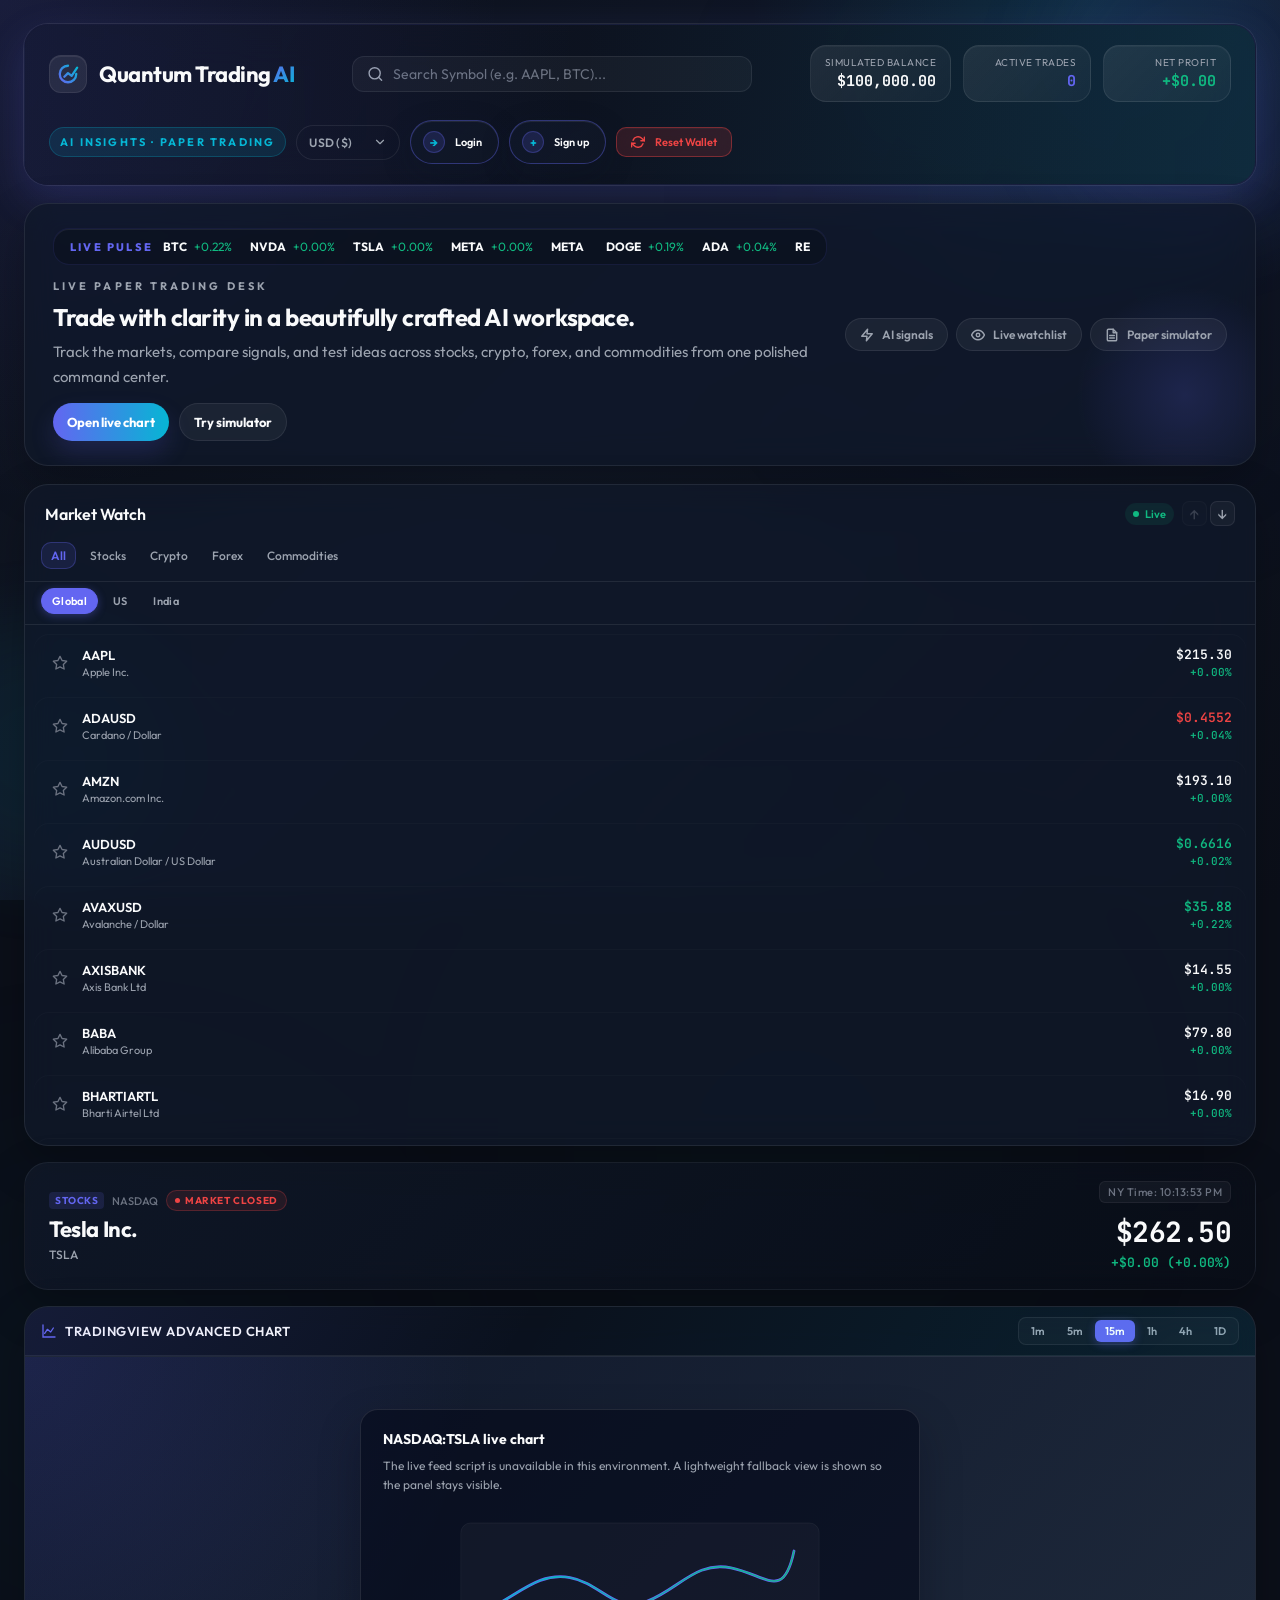
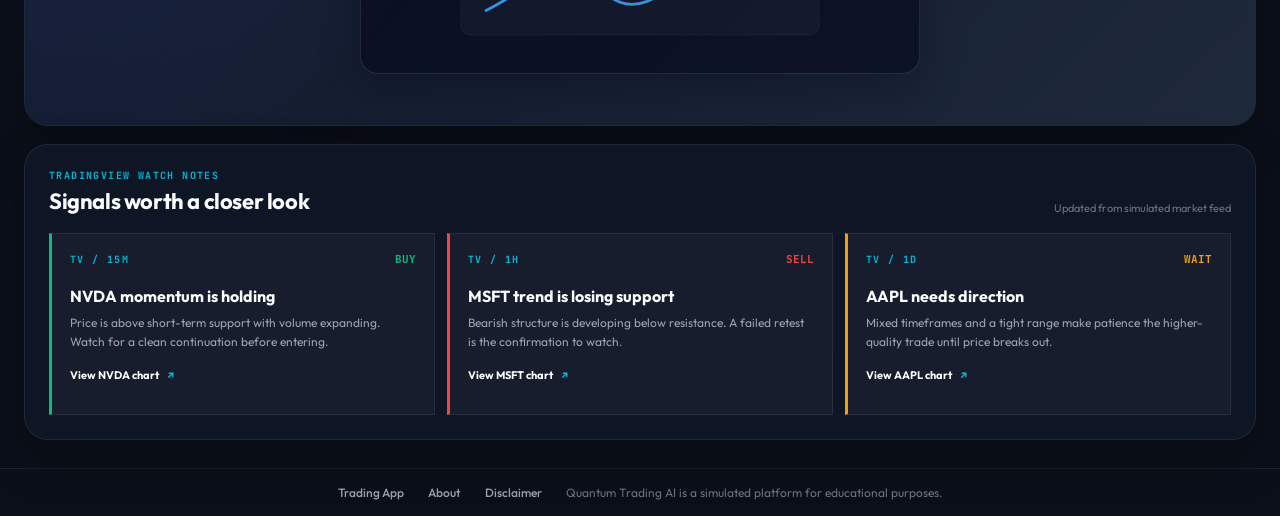
==== index.html @ 0f5dce22 "Update simulator link to new path in hero section" ====
<!DOCTYPE html>
<html lang="en">
<head>
    <meta charset="UTF-8">
    <meta name="viewport" content="width=device-width, initial-scale=1.0">
    <title>Quantum Trading AI - Advanced Trading Advisory & Live Charts</title>
    <!-- Google Fonts -->
    <link rel="preconnect" href="https://fonts.googleapis.com">
    <link rel="preconnect" href="https://fonts.gstatic.com" crossorigin>
    <link href="https://fonts.googleapis.com/css2?family=JetBrains+Mono:wght@400;500;700&family=Outfit:wght@300;400;500;600;700;800&display=swap" rel="stylesheet">
    <!-- Main stylesheet -->
    <link rel="stylesheet" href="style.css">
    <!-- TradingView widget script -->
    <script type="text/javascript" src="https://s3.tradingview.com/tv.js"></script>
</head>
<body>
    <!-- Background glows -->
    <div class="bg-glow bg-glow-1"></div>
    <div class="bg-glow bg-glow-2"></div>
    <div class="bg-glow bg-glow-3"></div>

    <div class="app-container">
        <!-- Glassmorphic Header -->
        <header class="app-header">
            <div class="header-logo">
                <div class="logo-icon">
                    <svg viewBox="0 0 24 24" fill="none" xmlns="http://www.w3.org/2000/svg">
                        <path d="M13 2L3 14H12L11 22L21 10H12L13 2Z" stroke="url(#logoGrad)" stroke-width="2" stroke-linecap="round" stroke-linejoin="round"/>
                        <defs>
                            <linearGradient id="logoGrad" x1="3" y1="2" x2="21" y2="22" gradientUnits="userSpaceOnUse">
                                <stop stop-color="#10B981"/>
                                <stop offset="0.5" stop-color="#6366F1"/>
                                <stop offset="1" stop-color="#06B6D4"/>
                            </linearGradient>
                        </defs>
                    </svg>
                </div>
                <h1>Quantum Trading <span class="accent-text">AI</span></h1>
            </div>
            
            <div class="header-search">
                <div class="search-box">
                    <svg class="search-icon" viewBox="0 0 24 24" fill="none" xmlns="http://www.w3.org/2000/svg">
                        <circle cx="11" cy="11" r="8" stroke="currentColor" stroke-width="2"/>
                        <path d="M21 21L16.65 16.65" stroke="currentColor" stroke-width="2" stroke-linecap="round"/>
                    </svg>
                    <input type="text" id="symbol-search" placeholder="Search Symbol (e.g. AAPL, BTC)..." autocomplete="off">
                </div>
            </div>

            <div class="header-stats">
                <div class="stat-card">
                    <div class="stat-label">Simulated Balance</div>
                    <div class="stat-value" id="account-balance">$100,000.00</div>
                </div>
                <div class="stat-card">
                    <div class="stat-label">Active Trades</div>
                    <div class="stat-value text-indigo" id="active-trades-count">0</div>
                </div>
                <div class="stat-card">
                    <div class="stat-label">Net Profit</div>
                    <div class="stat-value" id="net-profit-total">$0.00</div>
                </div>
            </div>
            
            <div class="header-actions">
                <span class="header-chip">AI insights · Paper trading</span>
                <select id="currency-selector" class="currency-selector" aria-label="Select currency">
                    <option value="USD">USD ($)</option>
                    <option value="INR">INR (₹)</option>
                </select>
                <a href="signin.html" class="btn-secondary btn-header-action" data-auth="login">
                    <span class="btn-header-action__icon">→</span>
                    <span>Login</span>
                </a>
                <a href="signup.html" class="btn-secondary btn-header-action" data-auth="signup">
                    <span class="btn-header-action__icon">+</span>
                    <span>Sign up</span>
                </a>
                <div class="user-badge hidden" data-auth="user">
                    <span class="user-badge__label">User</span>
                    <span data-auth="user-name">Guest</span>
                </div>
                <button type="button" class="btn-secondary btn-header-action" data-auth="logout">
                    <span class="btn-header-action__icon">⎋</span>
                    <span>Logout</span>
                </button>
                <button id="btn-reset-wallet-header" class="btn-secondary btn-header-action btn-danger">
                    <svg xmlns="http://www.w3.org/2000/svg" width="14" height="14" viewBox="0 0 24 24" fill="none" stroke="currentColor" stroke-width="2.5" stroke-linecap="round" stroke-linejoin="round"><path d="M23 4v6h-6"/><path d="M1 20v-6h6"/><path d="M3.51 9a9 9 0 0 1 14.85-3.36L23 10M1 14l4.64 4.36A9 9 0 0 0 20.49 15"/></svg>
                    <span>Reset Wallet</span>
                </button>
            </div>
        </header>

        <section class="hero-strip card">
            <div class="hero-content">
                <div class="market-ticker" aria-label="Market ticker">
                    <span class="market-ticker__label">Live pulse</span>
                    <div class="market-ticker__viewport">
                        <div class="market-ticker__track" id="market-ticker-track"></div>
                    </div>
                </div>
                <p class="hero-eyebrow">Live paper trading desk</p>
                <h2>Trade with clarity in a beautifully crafted AI workspace.</h2>
                <p>Track the markets, compare signals, and test ideas across stocks, crypto, forex, and commodities from one polished command center.</p>
                <div class="hero-actions">
                    <a class="hero-cta hero-cta--primary" href="#chart-container">Open live chart</a>
                    <a class="hero-cta hero-cta--secondary" href="try-simulator.html">Try simulator</a>
                </div>
            </div>
            <div class="hero-pills">
                <a href="ai-signals.html" class="hero-pill">
                    <svg xmlns="http://www.w3.org/2000/svg" width="14" height="14" viewBox="0 0 24 24" fill="none" stroke="currentColor" stroke-width="2.5" stroke-linecap="round" stroke-linejoin="round"><path d="M13 2L3 14h9l-1 8 10-12h-9l1-8z"/></svg>
                    <span>AI signals</span>
                </a>
                <a href="live-watchlist.html" class="hero-pill">
                    <svg xmlns="http://www.w3.org/2000/svg" width="14" height="14" viewBox="0 0 24 24" fill="none" stroke="currentColor" stroke-width="2.5" stroke-linecap="round" stroke-linejoin="round"><path d="M1 12s4-8 11-8 11 8 11 8-4 8-11 8-11-8-11-8z"></path><circle cx="12" cy="12" r="3"></circle></svg>
                    <span>Live watchlist</span>
                </a>
                <a href="try-simulator.html" class="hero-pill">
                    <svg xmlns="http://www.w3.org/2000/svg" width="14" height="14" viewBox="0 0 24 24" fill="none" stroke="currentColor" stroke-width="2.5" stroke-linecap="round" stroke-linejoin="round"><path d="M14 2H6a2 2 0 0 0-2 2v16a2 2 0 0 0 2 2h12a2 2 0 0 0 2-2V8z"></path><polyline points="14 2 14 8 20 8"></polyline><line x1="16" y1="13" x2="8" y2="13"></line><line x1="16" y1="17" x2="8" y2="17"></line></svg>
                    <span>Paper simulator</span>
                </a>
            </div>
        </section>

        <div class="dashboard-grid">
            <!-- Left Column: Watchlist & Market Feed -->
            <aside class="sidebar-left card" id="watchlist-section">
                <div class="card-header">
                    <h2>Market Watch</h2>
                    <div class="market-watch-actions">
                        <div class="live-indicator">
                            <span class="pulse-dot"></span> Live
                        </div>
                        <div class="watchlist-scroll-controls" aria-label="Scroll market watch">
                            <button type="button" class="watchlist-scroll-button" id="watchlist-scroll-up" aria-label="Scroll market watch up" title="Scroll up">↑</button>
                            <button type="button" class="watchlist-scroll-button" id="watchlist-scroll-down" aria-label="Scroll market watch down" title="Scroll down">↓</button>
                        </div>
                    </div>
                </div>
                <div class="watchlist-filter">
                    <button class="filter-tab active" data-category="all">All</button>
                    <button class="filter-tab" data-category="stocks">Stocks</button>
                    <button class="filter-tab" data-category="crypto">Crypto</button>
                    <button class="filter-tab" data-category="forex">Forex</button>
                    <button class="filter-tab" data-category="commodities">Commodities</button>
                </div>
                <div class="watchlist-filter secondary-filter" id="country-filter-container">
                    <button class="filter-tab active" data-country="all">Global</button>
                    <button class="filter-tab" data-country="US">US</button>
                    <button class="filter-tab" data-country="India">India</button>
                </div>
                <div class="watchlist-list" id="watchlist-container">
                    <!-- Dynamic Watchlist Items Inject here -->
                    <div class="loading-spinner"></div>
                </div>
            </aside>

            <main class="main-content">
                <div class="ticker-banner card">
                    <div class="ticker-info">
                        <div class="ticker-meta">
                            <span class="ticker-category-badge" id="active-category">STOCKS</span>
                            <span class="ticker-exchange" id="active-exchange">NASDAQ</span>
                            <span class="market-status-badge open" id="market-status-badge">Market Open</span>
                        </div>
                        <h2 class="ticker-full-name" id="active-full-name">Tesla Inc.</h2>
                        <h3 class="ticker-symbol-name" id="active-symbol">TSLA</h3>
                    </div>
                    <div class="ticker-price-container">
                        <div class="market-clock-display" id="market-clock-display">--:--:--</div>
                        <div class="ticker-live-price" id="active-live-price">$262.50</div>
                        <div class="ticker-change" id="active-price-change">+3.42 (+1.32%)</div>
                    </div>
                </div>

                <div class="chart-panel card">
                    <div class="chart-header">
                        <div class="chart-title-group">
                            <svg class="chart-title-icon" viewBox="0 0 24 24" fill="none" xmlns="http://www.w3.org/2000/svg"><path d="M3 3V21H21" stroke="currentColor" stroke-width="2" stroke-linecap="round"/><path d="M18.5 7.5L14.5 13.5L9.5 9.5L5.5 15.5" stroke="currentColor" stroke-width="2" stroke-linecap="round" stroke-linejoin="round"/></svg>
                            <h3>TradingView Advanced Chart</h3>
                        </div>
                        <div class="timeframe-selector" id="chart-timeframe-selector">
                            <button class="timeframe-btn" data-tv-interval="1">1m</button>
                            <button class="timeframe-btn" data-tv-interval="5">5m</button>
                            <button class="timeframe-btn active" data-tv-interval="15">15m</button>
                            <button class="timeframe-btn" data-tv-interval="60">1h</button>
                            <button class="timeframe-btn" data-tv-interval="240">4h</button>
                            <button class="timeframe-btn" data-tv-interval="D">1D</button>
                        </div>
                    </div>
                    <div class="chart-container-wrapper"><div id="chart-container" class="tradingview-container-element"></div></div>
                </div>
            </main>

        </div>

        <section class="signal-posts card" aria-labelledby="signal-posts-title">
            <div class="signal-posts__heading"><div><p class="section-kicker">TradingView watch notes</p><h2 id="signal-posts-title">Signals worth a closer look</h2></div><span class="signal-posts__timestamp">Updated from simulated market feed</span></div>
            <div class="signal-post-grid">
                <article class="signal-post signal-post--buy"><div class="signal-post__top"><span class="post-source">TV / 15m</span><span class="signal-post__badge">BUY</span></div><h3>NVDA momentum is holding</h3><p>Price is above short-term support with volume expanding. Watch for a clean continuation before entering.</p><a href="#chart-container" class="signal-post__link" data-signal-symbol="NVDA">View NVDA chart <span>↗</span></a></article>
                <article class="signal-post signal-post--sell"><div class="signal-post__top"><span class="post-source">TV / 1h</span><span class="signal-post__badge">SELL</span></div><h3>MSFT trend is losing support</h3><p>Bearish structure is developing below resistance. A failed retest is the confirmation to watch.</p><a href="#chart-container" class="signal-post__link" data-signal-symbol="MSFT">View MSFT chart <span>↗</span></a></article>
                <article class="signal-post signal-post--wait"><div class="signal-post__top"><span class="post-source">TV / 1D</span><span class="signal-post__badge">WAIT</span></div><h3>AAPL needs direction</h3><p>Mixed timeframes and a tight range make patience the higher-quality trade until price breaks out.</p><a href="#chart-container" class="signal-post__link" data-signal-symbol="AAPL">View AAPL chart <span>↗</span></a></article>
            </div>
        </section>

    </div>

    <footer class="app-footer">
        <a href="index.html">Trading App</a>
        <a href="about.html">About</a>
        <a href="disclaimer.html">Disclaimer</a>
        <span>Quantum Trading AI is a simulated platform for educational purposes.</span>
    </footer>

    <!-- Notification Toast -->
    <div id="toast" class="toast hidden info">
        <div class="toast-icon"></div>
        <span id="toast-message"></span>
    </div>

    <!-- Load main script -->
    <script src="auth.js"></script>
    <script src="app.js"></script>
</body>
</html>
---- style.css ----
/* Reset and Base Styles */
* {
    margin: 0;
    padding: 0;
    box-sizing: border-box;
    font-family: 'Outfit', -apple-system, BlinkMacSystemFont, "Segoe UI", Roboto, sans-serif;
    -webkit-font-smoothing: antialiased;
}

html {
    scroll-behavior: smooth;
    overflow-x: clip;
}

:root {
    /* Color Palette */
    --bg-darker: #0B0F19;
    --bg-dark: #111827;
    --bg-card: rgba(17, 24, 39, 0.8);
    --bg-card-hover: rgba(30, 41, 59, 0.8);

    --border-color: rgba(255, 255, 255, 0.08);
    --border-hover: rgba(99, 102, 241, 0.35);

    --text-primary: #F9FAFB;
    --text-secondary: #9CA3AF;
    --text-muted: #6B7280;

    /* Neon Signals */
    --color-buy: #10B981; /* Maintained for high-visibility signals */
    --color-buy-rgb: 16, 185, 129;
    --color-strong-buy: #059669;
    --color-sell: #EF4444;
    --color-sell-rgb: 239, 68, 68;
    --color-strong-sell: #DC2626;
    --color-neutral: #F59E0B;
    --color-neutral-rgb: 245, 158, 11;

    --color-indigo: #6366F1;
    --color-indigo-rgb: 99, 102, 241;
    --color-cyan: #06B6D4;
    --color-cyan-rgb: 6, 182, 212;

    --shadow-soft: 0 18px 45px rgba(0, 0, 0, 0.25);
    --shadow-glow: 0 0 0 1px rgba(255, 255, 255, 0.08), 0 16px 42px rgba(99, 102, 241, 0.2);

    /* Transition speeds */
    --transition-fast: 0.2s cubic-bezier(0.4, 0, 0.2, 1);
    --transition-normal: 0.3s cubic-bezier(0.4, 0, 0.2, 1);
}

body {
    background-color: var(--bg-darker);
    background-image:
        radial-gradient(circle at top left, rgba(var(--color-indigo-rgb), 0.16), transparent 32%),
        radial-gradient(circle at 85% 0%, rgba(var(--color-cyan-rgb), 0.14), transparent 24%),
        linear-gradient(135deg, var(--bg-darker) 0%, var(--bg-dark) 45%, var(--bg-darker) 100%);
    color: var(--text-primary);
    overflow-x: hidden;
    font-size: 15px;
    min-height: 100vh;
    position: relative;
    background-attachment: fixed;
}

body::before,
body::after {
    content: "";
    position: fixed;
    border-radius: 50%;
    filter: blur(40px);
    opacity: 0.5;
    pointer-events: none;
    animation: floatOrb 10s ease-in-out infinite alternate;
    z-index: 0;
}

body::before {
    width: 320px;
    height: 320px;
    top: -80px;
    right: -80px;
    background: rgba(99, 102, 241, 0.16);
}

body::after {
    width: 260px;
    height: 260px;
    bottom: 20px;
    left: -90px;
    background: rgba(6, 182, 212, 0.14);
    animation-delay: -4s;
}

/* Background Glowing Accents */
.bg-glow {
    position: absolute;
    width: 600px;
    height: 600px;
    border-radius: 50%;
    filter: blur(150px);
    opacity: 0.08;
    pointer-events: none;
    z-index: 0;
}

.bg-glow-1 {
    background: radial-gradient(circle, var(--color-indigo) 0%, transparent 70%);
    top: -100px;
    right: -100px;
}

.bg-glow-2 {
    background: radial-gradient(circle, var(--color-cyan) 0%, transparent 70%);
    bottom: 20%;
    left: -200px;
}

.bg-glow-3 {
    background: radial-gradient(circle, var(--color-buy) 0%, transparent 70%);
    top: 40%;
    right: 15%;
}

/* Scrollbar customization */
::-webkit-scrollbar {
    width: 10px;
    height: 10px;
}
::-webkit-scrollbar-track {
    background: rgba(255, 255, 255, 0.05); /* Subtle light track for dark theme */
}
::-webkit-scrollbar-thumb {
    background: rgba(255, 255, 255, 0.2); /* More visible light thumb */
    border-radius: 4px;
}
::-webkit-scrollbar-thumb:hover {
    background: rgba(255, 255, 255, 0.4); /* Lighter thumb on hover */
}

/* Helper Utilities */
.text-buy { color: var(--color-buy); }
.text-strong-buy { color: var(--color-strong-buy); font-weight: 700; }
.text-sell { color: var(--color-sell); }
.text-strong-sell { color: var(--color-strong-sell); font-weight: 700; }
.text-neutral { color: var(--color-neutral); }
.text-indigo { color: var(--color-indigo); }
.text-cyan { color: var(--color-cyan); }
.text-mono { font-family: 'JetBrains Mono', monospace; }
.hidden { display: none !important; }
.accent-text {
    background: linear-gradient(135deg, var(--color-indigo) 0%, var(--color-cyan) 100%);
    background-clip: text;
    -webkit-background-clip: text;
    -webkit-text-fill-color: transparent;
}

/* Layout Framework */
.app-container {
    position: relative;
    z-index: 1;
    max-width: 1680px;
    margin: 0 auto;
    padding: 24px 24px 28px;
    display: flex;
    flex-direction: column;
    gap: 18px;
    min-height: 100vh;
}

/* TradingView Ticker Tape */
.ticker-tape-container {
    width: 100%;
    border-radius: 12px;
    overflow: hidden;
    border: 1px solid var(--border-color);
    background: rgba(11, 15, 25, 0.8);
    height: 46px;
    z-index: 10;
}

/* Header Styling */
.app-header {
    display: flex;
    align-items: center;
    justify-content: space-between;
    flex-wrap: wrap;
    padding: 20px 24px; /* Glassmorphic Header */
    border: 1px solid rgba(99, 102, 241, 0.12);
    border-radius: 24px;
    backdrop-filter: blur(20px) saturate(180%);
    -webkit-backdrop-filter: blur(20px) saturate(180%);
    box-shadow: var(--shadow-glow);
    gap: 18px;
    background: linear-gradient(120deg, rgba(11, 15, 25, 0.9), rgba(17, 24, 39, 0.95));
    position: relative;
    overflow: hidden;
    animation: fadeUp 0.6s ease both;
}

.app-header::before {
    content: "";
    position: absolute;
    inset: 0;
    background: linear-gradient(90deg, rgba(99, 102, 241, 0.12), transparent 45%, rgba(6, 182, 212, 0.12));
    pointer-events: none;
}

.header-logo {
    display: flex;
    align-items: center;
    gap: 12px;
    position: relative;
    z-index: 1;
}

.logo-icon {
    width: 38px;
    height: 38px;
    display: flex;
    align-items: center;
    justify-content: center;
    background: rgba(255, 255, 255, 0.08);
    border: 1px solid rgba(255, 255, 255, 0.08);
    border-radius: 12px;
    box-shadow: inset 0 1px 0 rgba(255, 255, 255, 0.08);
}

.logo-icon svg {
    width: 22px;
    height: 22px;
    overflow: visible; /* Ensure stroke is not clipped during animation */
}

.logo-path-circle {
    stroke-dasharray: 43;
    stroke-dashoffset: 43;
    animation: draw-logo 1.2s cubic-bezier(0.65, 0, 0.35, 1) 0.5s forwards;
}

.logo-path-breakout {
    stroke-dasharray: 22;
    stroke-dashoffset: 22;
    animation: draw-logo 1s cubic-bezier(0.65, 0, 0.35, 1) 1.2s forwards;
}

@keyframes draw-logo {
    to { stroke-dashoffset: 0; }
}

.header-logo h1 {
    font-size: 22px;
    font-weight: 700;
    letter-spacing: -0.5px;
}

.header-chip {
    display: inline-flex;
    align-items: center;
    gap: 6px;
    padding: 7px 10px;
    border-radius: 999px;
    font-size: 11px;
    font-weight: 700;
    letter-spacing: 0.2em;
    text-transform: uppercase;
    color: var(--color-cyan);
    background: rgba(6, 182, 212, 0.12);
    border: 1px solid rgba(6, 182, 212, 0.24);
    position: relative;
    z-index: 1;
}

/* Header Search */
.header-search {
    flex: 1;
    max-width: 400px;
}

.search-box {
    display: flex;
    align-items: center;
    background: rgba(255, 255, 255, 0.04);
    border: 1px solid var(--border-color);
    border-radius: 12px; /* Softer corners */
    padding: 8px 14px;
    gap: 10px;
    transition: var(--transition-fast);
}

.search-box:focus-within {
    border-color: var(--border-hover);
    background: rgba(255, 255, 255, 0.06); /* Subtle background change */
    box-shadow: 0 0 12px rgba(99, 102, 241, 0.15);
}

.search-icon {
    width: 18px;
    height: 18px;
    color: var(--text-secondary);
}

.search-box input {
    background: transparent;
    border: none;
    outline: none;
    color: var(--text-primary);
    width: 100%;
    font-size: 14px;
}

.search-box input::placeholder {
    color: var(--text-muted);
}

/* Header Stats */
.header-stats {
    display: flex;
    gap: 12px;
    position: relative;
    z-index: 1;
}

.stat-card {
    background: linear-gradient(135deg, rgba(255, 255, 255, 0.08), rgba(255, 255, 255, 0.03));
    border: 1px solid rgba(255, 255, 255, 0.08);
    border-radius: 16px;
    padding: 10px 14px;
    min-width: 128px;
    text-align: right;
    transition: transform 0.2s ease, border-color 0.2s ease, box-shadow 0.2s ease;
    box-shadow: inset 0 1px 0 rgba(255, 255, 255, 0.04);
}

.stat-card:hover {
    transform: translateY(-2px);
    border-color: rgba(99, 102, 241, 0.4);
    box-shadow: 0 10px 24px rgba(99, 102, 241, 0.14);
}

.stat-label {
    font-size: 10px;
    color: var(--text-secondary);
    text-transform: uppercase;
    letter-spacing: 0.5px;
    margin-bottom: 2px;
}

.stat-value {
    font-family: 'JetBrains Mono', monospace;
    font-size: 15px;
    font-weight: 700;
    transition: color var(--transition-fast);
}

/* Cards System */
.card {
    background: var(--bg-card);
    border: 1px solid var(--border-color);
    border-radius: 24px;
    backdrop-filter: blur(16px) saturate(180%);
    -webkit-backdrop-filter: blur(16px) saturate(180%);
    overflow: hidden;
    box-shadow: var(--shadow-soft);
    transition: transform 0.25s ease, border-color var(--transition-fast), box-shadow var(--transition-fast);
    animation: fadeUp 0.65s ease both;
}

.card:hover {
    transform: translateY(-2px);
    box-shadow: 0 20px 46px rgba(15, 23, 42, 0.12);
    border-color: rgba(99, 102, 241, 0.2);
}

.hero-strip {
    display: flex;
    justify-content: space-between;
    align-items: center;
    gap: 18px;
    padding: 24px 28px;
    position: relative;
    overflow: hidden;
}

.hero-content {
    flex: 1 1 auto;
    min-width: 0;
}

.hero-strip::before {
    content: "";
    position: absolute;
    inset: auto -40px -40px auto;
    width: 220px;
    height: 220px;
    background: radial-gradient(circle, rgba(99, 102, 241, 0.18), transparent 70%);
    pointer-events: none;
}

.hero-eyebrow {
    font-size: 11px;
    font-weight: 700;
    letter-spacing: 0.28em;
    text-transform: uppercase;
    color: var(--color-cyan);
    margin-bottom: 8px;
}

.hero-strip h2 {
    font-size: 24px;
    line-height: 1.2;
    letter-spacing: -0.5px;
    margin-bottom: 8px;
}

.hero-strip p {
    color: var(--text-secondary);
    line-height: 1.65;
    max-width: 760px;
}

.hero-actions {
    display: flex;
    flex-wrap: wrap;
    gap: 10px;
    margin-top: 14px;
}

.hero-cta {
    display: inline-flex;
    align-items: center;
    justify-content: center;
    padding: 10px 14px;
    border-radius: 999px;
    font-size: 13px;
    font-weight: 700;
    text-decoration: none;
    transition: transform 0.2s ease, box-shadow 0.2s ease, background 0.2s ease;
}

.hero-cta:hover {
    transform: translateY(-1px);
}

.hero-cta--primary {
    color: white;
    background: linear-gradient(90deg, var(--color-indigo), var(--color-cyan));
    box-shadow: 0 12px 24px rgba(99, 102, 241, 0.18);
}

.hero-cta--secondary {
    color: var(--text-primary);
    background: rgba(255, 255, 255, 0.05);
    border: 1px solid var(--border-color);
}

.hero-pills {
    display: flex;
    gap: 8px;
    justify-content: flex-end;
    flex-shrink: 0;
}

.hero-pill {
    display: inline-flex;
    align-items: center;
    gap: 8px;
    padding: 8px 14px;
    border-radius: 999px;
    background: rgba(255, 255, 255, 0.05);
    border: 1px solid var(--border-color);
    color: var(--text-secondary);
    font-size: 12px;
    font-weight: 600;
    text-decoration: none;
    transition: all 0.2s ease;
    /* Animation */
    opacity: 0;
    animation: fadeUp 0.5s ease-out forwards;
}

.hero-pill:hover {
    color: var(--text-primary);
    background: rgba(255, 255, 255, 0.1);
    border-color: rgba(255, 255, 255, 0.2);
    transform: translateY(-1px);
    box-shadow: 0 4px 12px rgba(0,0,0,0.1);
}

.hero-pills .hero-pill:nth-child(1) {
    animation-delay: 0.7s;
}

.hero-pills .hero-pill:nth-child(2) {
    animation-delay: 0.8s;
}

.hero-pills .hero-pill:nth-child(3) {
    animation-delay: 0.9s;
}

.market-ticker {
    display: flex;
    align-items: center;
    gap: 10px;
    padding: 10px 16px;
    margin: 0 0 12px;
    border: 1px solid rgba(99, 102, 241, 0.12);
    border-radius: 16px; /* Market Ticker */
    background: rgba(0, 0, 0, 0.2);
    overflow: hidden;
    box-shadow: inset 0 1px 0 rgba(255, 255, 255, 0.07);
}

.market-ticker__label {
    font-size: 11px;
    font-weight: 800;
    text-transform: uppercase;
    letter-spacing: 0.2em;
    color: var(--color-indigo);
    white-space: nowrap;
    flex-shrink: 0;
}

.market-ticker__viewport {
    flex: 1;
    min-width: 0;
    overflow: hidden;
    contain: paint;
}

.market-ticker__track {
    display: flex;
    gap: 18px;
    white-space: nowrap;
    animation: marquee 18s linear infinite;
    width: max-content;
}

.market-ticker__item {
    font-size: 12px;
    color: var(--text-secondary);
}

.market-ticker__item strong {
    color: var(--text-primary);
    margin-right: 4px;
}


.card-header {
    display: flex;
    justify-content: space-between;
    align-items: center;
    padding: 16px 20px;
}

.card-header h2 {
    font-size: 16px;
    font-weight: 600;
    letter-spacing: -0.2px;
}

.market-watch-actions {
    display: flex;
    align-items: center;
    gap: 8px;
}

.watchlist-scroll-controls {
    display: flex;
    gap: 3px;
}

.watchlist-scroll-button {
    width: 25px;
    height: 25px;
    padding: 0;
    border: 1px solid var(--border-color);
    border-radius: 7px;
    color: var(--text-secondary);
    background: rgba(255, 255, 255, 0.04);
    font-size: 16px;
    line-height: 1;
    cursor: pointer;
    transition: color var(--transition-fast), background var(--transition-fast), border-color var(--transition-fast);
}

.watchlist-scroll-button:hover:not(:disabled) {
    color: var(--text-primary);
    background: rgba(99, 102, 241, 0.15);
    border-color: rgba(99, 102, 241, 0.35);
}

.watchlist-scroll-button:disabled {
    cursor: default;
    opacity: 0.3;
}

.border-bottom {
    border-bottom: 1px solid var(--border-color);
}

/* Dashboard Grid Grid Layout */
.dashboard-grid {
    display: grid;
    grid-template-columns: minmax(0, 1fr);
    gap: 16px;
    flex: 1;
    align-items: stretch;
}

/* Signal post rail */
.signal-posts {
    padding: 24px;
    animation: fadeUp 0.7s ease 0.15s both;
}

.signal-posts__heading {
    display: flex;
    justify-content: space-between;
    align-items: end;
    gap: 18px;
    margin-bottom: 18px;
}

.section-kicker,
.post-source {
    color: var(--color-cyan);
    font-family: 'JetBrains Mono', monospace;
    font-size: 10px;
    font-weight: 700;
    letter-spacing: 0.14em;
    text-transform: uppercase;
}

.signal-posts h2 {
    margin-top: 5px;
    font-size: 22px;
    letter-spacing: -0.4px;
}

.signal-posts__timestamp {
    color: var(--text-muted);
    font-size: 11px;
    text-align: right;
}

.signal-post-grid {
    display: grid;
    grid-template-columns: repeat(3, minmax(0, 1fr));
    gap: 12px;
}

.signal-post {
    min-height: 182px;
    padding: 18px;
    border: 1px solid var(--border-color);
    border-left: 3px solid var(--color-buy);
    background: rgba(255, 255, 255, 0.035);
    transition: transform var(--transition-fast), background var(--transition-fast), border-color var(--transition-fast);
}

.signal-post:hover {
    transform: translateY(-3px);
    background: rgba(255, 255, 255, 0.06);
    border-color: rgba(255, 255, 255, 0.18);
}

.signal-post--sell { border-left-color: var(--color-sell); }
.signal-post--wait { border-left-color: var(--color-neutral); }

.signal-post__top {
    display: flex;
    justify-content: space-between;
    align-items: center;
    gap: 12px;
}

.signal-post__badge {
    color: var(--color-buy);
    font-family: 'JetBrains Mono', monospace;
    font-size: 11px;
    font-weight: 700;
}

.signal-post--sell .signal-post__badge { color: var(--color-sell); }
.signal-post--wait .signal-post__badge { color: var(--color-neutral); }

.signal-post h3 {
    margin: 20px 0 8px;
    font-size: 16px;
}

.signal-post p {
    color: var(--text-secondary);
    font-size: 12px;
    line-height: 1.55;
}

.signal-post__link {
    display: inline-flex;
    gap: 8px;
    align-items: center;
    margin-top: 16px;
    color: var(--text-primary);
    font-size: 11px;
    font-weight: 700;
    text-decoration: none;
}

.signal-post__link span { color: var(--color-cyan); }

.sidebar-left {
    width: 100%;
}

/* Sidebar Left: Watchlist */
.sidebar-left {
    display: flex;
    flex-direction: column;
    min-height: 0;
    height: auto;
}

.sidebar-left,
.main-content,
.sidebar-right {
    min-height: 0;
}

.live-indicator {
    display: flex;
    align-items: center;
    gap: 6px;
    font-size: 11px;
    font-weight: 600;
    color: var(--color-buy);
    background: rgba(16, 185, 129, 0.1);
    padding: 4px 8px;
    border-radius: 20px;
}

.pulse-dot {
    width: 6px;
    height: 6px;
    background: var(--color-buy);
    border-radius: 50%;
    box-shadow: 0 0 0 0 rgba(16, 185, 129, 0.7);
    animation: pulse 1.6s infinite;
}

@keyframes pulse {
    0% {
        transform: scale(0.95);
        box-shadow: 0 0 0 0 rgba(16, 185, 129, 0.7);
    }
    70% {
        transform: scale(1);
        box-shadow: 0 0 0 6px rgba(16, 185, 129, 0);
    }
    100% {
        transform: scale(0.95);
        box-shadow: 0 0 0 0 rgba(16, 185, 129, 0);
    }
}

@keyframes floatOrb {
    from {
        transform: translate3d(0, 0, 0) scale(1);
    }
    to {
        transform: translate3d(20px, -18px, 0) scale(1.04);
    }
}

@keyframes chartSweep {
    from {
        transform: translateX(-10%);
    }
    to {
        transform: translateX(10%);
    }
}

@keyframes animatedGrid {
    0% { background-position: 0 0; }
    100% { background-position: 34px 34px; }
}

@keyframes marquee {
    from {
        transform: translateX(0);
    }
    to {
        transform: translateX(-50%);
    }
}

.watchlist-filter {
    display: flex;
    gap: 4px;
    padding: 0 16px 12px 16px;
    border-bottom: 1px solid var(--border-color);
    overflow-x: auto;
}

.watchlist-filter.secondary-filter {
    padding-top: 6px;
    padding-bottom: 10px;
    border-bottom: 1px solid var(--border-color);
    background: transparent;
    position: relative;
}

.secondary-filter-label {
    font-size: 9px;
    font-weight: 700;
    letter-spacing: 1px;
    text-transform: uppercase;
    color: var(--text-muted);
    padding: 0 16px 4px 16px;
    display: block;
    opacity: 0.6;
}

/* Hide scrollbar in filter tabs */
.watchlist-filter::-webkit-scrollbar {
    display: none;
}

.filter-tab {
    background: transparent;
    border: none;
    outline: none;
    color: var(--text-secondary);
    font-size: 12px;
    font-weight: 500;
    padding: 6px 10px;
    border-radius: 10px; /* Softer corners */
    cursor: pointer;
    white-space: nowrap;
    transition: var(--transition-fast);
}

.filter-tab:hover {
    color: var(--text-primary);
    background: rgba(255, 255, 255, 0.04);
}

.filter-tab.active {
    color: var(--color-indigo);
    background: rgba(99, 102, 241, 0.12);
    font-weight: 600;
    box-shadow: inset 0 0 0 1px rgba(99, 102, 241, 0.3);
}

/* Country tab styling: distinct flag-pill look */
#country-filter-container .filter-tab {
    display: flex;
    align-items: center;
    gap: 5px;
    font-size: 11px;
    font-weight: 600;
    padding: 5px 10px;
    border-radius: 20px;
    letter-spacing: 0.3px;
    border: 1px solid transparent;
    transition: all 0.2s ease;
}

#country-filter-container .filter-tab:hover {
    border-color: rgba(255,255,255,0.1);
    background: rgba(255,255,255,0.05);
}

#country-filter-container .filter-tab.active {
    color: #ffffff; /* White text for active country tab */
    background: var(--color-indigo); /* Default active background, fine for dark mode */
    border-color: var(--color-indigo); /* Default active border */
    box-shadow: 0 2px 8px rgba(99, 102, 241, 0.35); /* Consistent shadow */
}

#country-filter-container .filter-tab[data-country="US"].active {
    background: #3B82F6; /* Tailwind blue-500 */
    border-color: #3B82F6;
    box-shadow: 0 2px 8px rgba(59, 130, 246, 0.35);
}

#country-filter-container .filter-tab[data-country="India"].active {
    background: #F97316; /* Tailwind orange-500 */
    border-color: #F97316;
    box-shadow: 0 2px 8px rgba(249, 115, 22, 0.35);
}

.watchlist-list {
    flex: 1;
    max-height: 520px;
    overflow-y: scroll; /* Changed to 'scroll' to always show scrollbar */
    padding: 8px;
    display: flex;
    flex-direction: column;
    gap: 4px;
}

.watchlist-item {
    display: flex;
    align-items: center;
    justify-content: space-between;
    padding: 12px 14px;
    border-radius: 16px;
    cursor: pointer;
    transition: transform 0.2s ease, background 0.2s ease, border-color 0.2s ease, box-shadow 0.2s ease;
    border: 1px solid transparent;
    box-shadow: inset 0 1px 0 rgba(255, 255, 255, 0.02);
}

.watchlist-item:hover {
    transform: translateX(3px);
    background: var(--bg-card-hover); /* Uses dark theme variable */
    border-color: rgba(99, 102, 241, 0.18);
    box-shadow: 0 10px 22px rgba(99, 102, 241, 0.11);
}

.watchlist-item.active {
    background: linear-gradient(90deg, rgba(99, 102, 241, 0.15), rgba(6, 182, 212, 0.08));
    border-color: rgba(99, 102, 241, 0.28);
    box-shadow: 0 10px 24px rgba(99, 102, 241, 0.14);
}

.watchlist-item-left {
    display: flex;
    align-items: center;
    gap: 10px;
    max-width: 60%;
}

.watchlist-fav-btn {
    background: transparent;
    border: none;
    padding: 0;
    margin: 0;
    cursor: pointer;
    display: flex;
    align-items: center;
    justify-content: center;
    width: 24px;
    height: 24px;
    flex-shrink: 0;
}

.watchlist-fav-btn svg {
    width: 16px;
    height: 16px;
    color: var(--text-muted);
    transition: all 0.2s ease;
    stroke-width: 2;
}

.watchlist-fav-btn:hover svg {
    color: #FBBF24; /* A gold/yellow color */
    transform: scale(1.1);
}

.watchlist-fav-btn.favorited svg {
    fill: #FBBF24;
    color: #FBBF24;
    stroke-width: 1.5;
}

.watchlist-symbol {
    font-weight: 600;
    font-size: 13px;
    color: var(--text-primary);
}

.watchlist-item-info {
    display: flex;
    flex-direction: column;
    gap: 2px;
    overflow: hidden;
}

.watchlist-name {
    font-size: 11px;
    color: var(--text-secondary);
    white-space: nowrap;
    overflow: hidden;
    text-overflow: ellipsis;
}

.watchlist-item-right {
    text-align: right;
    display: flex;
    flex-direction: column;
    gap: 2px;
}

.watchlist-price {
    font-family: 'JetBrains Mono', monospace;
    font-size: 13px;
    font-weight: 600;
}

.watchlist-change {
    font-family: 'JetBrains Mono', monospace;
    font-size: 11px;
    font-weight: 500;
}

.loading-spinner {
    width: 24px;
    height: 24px;
    border: 2px solid rgba(255, 255, 255, 0.1);
    border-top-color: var(--color-indigo);
    border-radius: 50%;
    margin: 32px auto;
    animation: spin 0.8s linear infinite;
}

@keyframes spin {
    to { transform: rotate(360deg); }
}

/* Dedicated live shares view */
.live-watchlist-brand {
    text-decoration: none;
    color: inherit;
}

.live-watchlist-header-actions {
    display: flex;
    align-items: center;
    gap: 12px;
    position: relative;
    z-index: 1;
}

.live-back-link {
    text-decoration: none;
    display: inline-flex;
    align-items: center;
    min-height: 36px;
}

.live-watchlist-main {
    display: flex;
    flex-direction: column;
    gap: 18px;
}

.live-watchlist-intro {
    display: flex;
    align-items: flex-end;
    justify-content: space-between;
    gap: 24px;
    padding: 28px 4px 10px;
    animation: fadeUp 0.6s ease both;
}

.live-watchlist-intro h2 {
    font-size: clamp(32px, 4vw, 58px);
    line-height: 1;
    margin: 8px 0 12px;
    letter-spacing: -1px;
}

.live-watchlist-description {
    max-width: 600px;
    color: var(--text-secondary);
    font-size: 16px;
    line-height: 1.6;
}

.live-market-status {
    display: flex;
    align-items: center;
    gap: 11px;
    padding: 13px 16px;
    min-width: 156px;
    border: 1px solid rgba(var(--color-buy-rgb), 0.25);
    border-radius: 14px;
    background: rgba(var(--color-buy-rgb), 0.08);
}

.live-market-status div { display: flex; flex-direction: column; gap: 2px; }
.live-market-status strong { font-size: 13px; }
.live-market-status span:last-child { color: var(--text-secondary); font-size: 11px; }

.live-watchlist-summary {
    display: grid;
    grid-template-columns: repeat(4, 1fr);
    gap: 1px;
    overflow: hidden;
    border: 1px solid var(--border-color);
    border-radius: 16px;
    background: var(--border-color);
    animation: fadeUp 0.7s ease both;
}

.live-summary-item {
    display: flex;
    flex-direction: column;
    gap: 7px;
    padding: 18px 22px;
    background: rgba(17, 24, 39, 0.72);
}

.live-summary-item span { color: var(--text-secondary); font-size: 12px; text-transform: uppercase; letter-spacing: 0.08em; }
.live-summary-item strong { font-size: 22px; }

.live-watchlist-panel { padding: 0; overflow: hidden; animation: fadeUp 0.8s ease both; }
.live-watchlist-toolbar { display: flex; align-items: center; justify-content: space-between; gap: 20px; padding: 20px 22px; border-bottom: 1px solid var(--border-color); }
.live-watchlist-title { flex: 1; margin: 0; }
.live-watchlist-title h2 { font-size: 20px; }
.live-watchlist-title p { color: var(--text-secondary); font-size: 12px; margin-top: 3px; }
.live-search-box { width: min(320px, 100%); }
.live-share-table-wrap { overflow-x: auto; }
.live-share-table { width: 100%; border-collapse: collapse; min-width: 700px; }
.live-share-table th { padding: 14px 22px; color: var(--text-muted); font-size: 11px; font-weight: 600; letter-spacing: 0.12em; text-align: left; text-transform: uppercase; background: rgba(255,255,255,0.025); }
.live-share-table td { padding: 15px 22px; border-top: 1px solid rgba(255,255,255,0.05); }
.live-share-table tbody tr { transition: background 0.2s ease; }
.live-share-table tbody tr:hover { background: rgba(99, 102, 241, 0.08); }
.numeric-column { text-align: right !important; }
.share-identity { display: flex; flex-direction: column; gap: 4px; }
.share-symbol { color: var(--text-primary); font-family: 'JetBrains Mono', monospace; font-size: 14px; font-weight: 700; }
.share-identity > span:last-child { color: var(--text-secondary); font-size: 12px; }
.exchange-badge { color: var(--color-cyan); font-family: 'JetBrains Mono', monospace; font-size: 11px; }
.signal-badge { display: inline-block; padding: 5px 8px; border-radius: 6px; font-size: 10px; font-weight: 700; letter-spacing: 0.06em; }
.signal-badge.buy { color: var(--color-buy); background: rgba(var(--color-buy-rgb), 0.12); }
.signal-badge.sell { color: var(--color-sell); background: rgba(var(--color-sell-rgb), 0.12); }
.signal-badge.neutral { color: var(--color-neutral); background: rgba(var(--color-neutral-rgb), 0.12); }
.live-price, .live-change { font-family: 'JetBrains Mono', monospace; font-size: 13px; }
.live-price.up, .live-change.up { color: var(--color-buy); }
.live-price.down, .live-change.down { color: var(--color-sell); }
.session-bar { display: inline-block; width: 90px; height: 5px; border-radius: 99px; background: rgba(255,255,255,0.08); overflow: hidden; }
.session-bar i { display: block; height: 100%; border-radius: inherit; background: linear-gradient(90deg, var(--color-cyan), var(--color-buy)); }
.live-empty-state { padding: 48px 24px; color: var(--text-secondary); text-align: center; }

@media (max-width: 768px) {
    .live-watchlist-intro { align-items: flex-start; flex-direction: column; padding-top: 14px; }
    .live-market-status { width: 100%; }
    .live-watchlist-summary { grid-template-columns: repeat(2, 1fr); }
    .live-watchlist-toolbar { align-items: stretch; flex-direction: column; }
    .live-search-box { width: 100%; }
}

/* Center Content: Chart & Multi-Timeframe Gauge Grid */
.main-content {
    display: flex;
    flex-direction: column;
    gap: 16px;
    min-height: 0; /* Allow content to dictate height on smaller screens */
}

/* Active Ticker details Banner */
.ticker-banner {
    padding: 18px 24px;
    display: flex;
    justify-content: space-between;
    align-items: center;
    background: linear-gradient(135deg, rgba(17, 24, 39, 0.84) 0%, rgba(9, 13, 22, 0.86) 100%);
    border: 1px solid rgba(255,255,255,0.06);
    color: var(--text-primary); /* Ensure text is light on this dark banner */
}

.ticker-info {
    display: flex;
    flex-direction: column;
    gap: 4px;
}

.ticker-meta {
    display: flex;
    align-items: center;
    gap: 8px;
}

.ticker-category-badge {
    font-size: 10px;
    font-weight: 700;
    color: var(--color-indigo);
    background: rgba(99, 102, 241, 0.15); /* Slightly stronger background */
    padding: 2px 6px;
    border-radius: 4px;
    letter-spacing: 0.5px;
}

.ticker-exchange {
    font-size: 11px;
    color: var(--text-muted);
    font-weight: 500;
}

.market-status-badge {
    display: inline-flex;
    align-items: center;
    gap: 5px;
    font-size: 10px;
    font-weight: 700;
    padding: 3px 8px;
    border-radius: 20px;
    letter-spacing: 0.6px;
    text-transform: uppercase;
    border: 1px solid transparent;
    transition: all 0.3s ease;
}
.market-status-badge::before {
    content: '';
    width: 5px;
    height: 5px;
    border-radius: 50%;
    flex-shrink: 0;
}
.market-status-badge.open {
    color: #10b981;
    background: rgba(16, 185, 129, 0.1);
    border-color: rgba(16, 185, 129, 0.25);
}
.market-status-badge.open::before {
    background: #10b981;
    box-shadow: 0 0 6px #10b981;
    animation: pulse-dot-green 1.5s infinite;
}
.market-status-badge.closed {
    color: #ef4444;
    background: rgba(239, 68, 68, 0.1);
    border-color: rgba(239, 68, 68, 0.25);
}
.market-status-badge.closed::before {
    background: #ef4444;
}

@keyframes pulse-dot-green {
    0% { box-shadow: 0 0 0 0 rgba(16,185,129,0.7); }
    70% { box-shadow: 0 0 0 5px rgba(16,185,129,0); }
    100% { box-shadow: 0 0 0 0 rgba(16,185,129,0); }
}

.market-clock-display {
    font-family: var(--font-mono);
    font-size: 11px;
    color: var(--text-muted);
    text-align: right;
    font-weight: 500;
    letter-spacing: 0.5px;
    background: rgba(255,255,255,0.04);
    padding: 3px 8px;
    border-radius: 6px;
    border: 1px solid rgba(255,255,255,0.06);
    margin-bottom: 6px;
    display: inline-block;
    align-self: flex-end;
}

.ticker-full-name {
    font-size: 22px; /* Larger for prominence */
    font-weight: 700;
    letter-spacing: -0.4px;
}

.ticker-symbol-name {
    font-size: 12px;
    color: var(--text-secondary);
    font-weight: 500;
}

.ticker-price-container {
    text-align: right;
    display: flex;
    flex-direction: column;
    gap: 4px;
}

.ticker-live-price {
    font-family: 'JetBrains Mono', monospace;
    font-size: 28px; /* Larger for impact */
    font-weight: 700;
    letter-spacing: -0.5px;
    transition: color 0.15s ease;
}

.ticker-change {
    font-family: 'JetBrains Mono', monospace;
    font-size: 13px;
    font-weight: 600;
}

/* Advanced Chart Panel */
.chart-panel {
    flex: 1 1 auto;
    display: flex;
    flex-direction: column;
    min-height: 420px;
    position: relative;
    overflow: hidden;
}

.chart-panel::before {
    content: "";
    position: absolute;
    inset: 0;
    background: linear-gradient(120deg, rgba(99,102,241,0.12), transparent 35%, rgba(6,182,212,0.12));
    pointer-events: none;
    animation: chartSweep 8s ease-in-out infinite alternate;
}

.chart-header {
    display: flex;
    justify-content: space-between; /* Ensure space-between */
    align-items: center;
    padding: 10px 16px;
    background: rgba(0, 0, 0, 0.2);
    border-bottom: 1px solid var(--border-color);
}

.chart-title-group {
    display: flex;
    align-items: center;
    gap: 8px;
}

.chart-title-icon {
    width: 16px;
    height: 16px;
    color: var(--color-indigo);
}

.chart-header h3 {
    font-size: 13px;
    font-weight: 600;
    text-transform: uppercase;
    letter-spacing: 0.5px;
}

.timeframe-selector {
    display: flex;
    gap: 2px;
    background: rgba(255, 255, 255, 0.03); /* Slightly more visible background */
    border: 1px solid var(--border-color);
    padding: 2px;
    border-radius: 8px;
}

.timeframe-btn {
    background: transparent;
    border: none;
    outline: none;
    color: var(--text-secondary);
    font-size: 11px;
    font-weight: 600;
    padding: 4px 10px;
    border-radius: 6px;
    cursor: pointer;
    transition: var(--transition-fast);
}

.timeframe-btn:hover {
    color: var(--text-primary);
    background: rgba(99, 102, 241, 0.08);
    transform: translateY(-1px);
}

.timeframe-btn.active {
    color: #ffffff; /* White text for active button */
    background: var(--color-indigo);
    box-shadow: 0 2px 8px rgba(99, 102, 241, 0.35);
}

.chart-container-wrapper {
    flex: 1 1 auto;
    position: relative;
    width: 100%;
    min-height: 320px;
    height: 100%;
    background: linear-gradient(135deg, rgba(15,23,42,0.96), rgba(30,41,59,0.96));
    overflow: hidden;
    border-top: 1px solid rgba(255,255,255,0.05);
}

.chart-container-wrapper::after {
    content: "";
    position: absolute;
    inset: 0;
    background-image: linear-gradient(rgba(255,255,255,0.05) 1px, transparent 1px), linear-gradient(90deg, rgba(255,255,255,0.05) 1px, transparent 1px);
    background-size: 34px 34px;
    mask-image: linear-gradient(180deg, rgba(0,0,0,0.7), transparent 95%);
    pointer-events: none;
    animation: animatedGrid 8s linear infinite;
}

.chart-loading-state {
    position: absolute;
    inset: 0;
    display: flex;
    align-items: center;
    justify-content: center;
    background: radial-gradient(circle at top, rgba(99, 102, 241, 0.18), transparent 55%), #111827;
    z-index: 2;
}

.chart-loading-card {
    display: flex;
    flex-direction: column;
    align-items: center;
    gap: 12px;
    padding: 24px 30px; /* Slightly larger padding */
    border: 1px solid rgba(255,255,255,0.08);
    border-radius: 18px; /* Slightly more rounded */
    background: rgba(7, 10, 20, 0.95); /* More opaque background */
    box-shadow: 0 24px 50px rgba(0,0,0,0.4); /* More prominent shadow */
    text-align: center;
}

.chart-loading-animation {
    display: flex;
    align-items: flex-end;
    justify-content: center; /* Center the bars */
    gap: 8px; /* Increased gap between bars */
    height: 40px; /* Increased height of the animation area */
    margin-bottom: 4px;
}

.loading-bar {
    width: 8px; /* Increased width of each bar */
    height: 100%;
    background: var(--color-indigo);
    border-radius: 99px;
    animation: loading-pulse 1.2s infinite ease-in-out;
}

.loading-bar:nth-child(2) {
    animation-delay: 0.2s;
}

.loading-bar:nth-child(3) {
    animation-delay: 0.4s;
}

@keyframes loading-pulse {
    0%, 80%, 100% {
        transform: scaleY(0.3);
        opacity: 0.6;
    }
    40% {
        transform: scaleY(1.0);
        opacity: 1;
        box-shadow: 0 0 20px rgba(var(--color-indigo-rgb), 0.7); /* More intense glow */
    }
}

.chart-loading-title {
    font-size: 16px; /* Slightly larger text */
    font-weight: 700;
    color: var(--text-primary);
}

.chart-loading-subtitle {
    font-size: 13px; /* Slightly larger text */
    color: var(--text-secondary);
}

.tradingview-container-element,
.chart-container-wrapper iframe {
    width: 100%;
    height: 100%;
    min-height: 320px;
    border: 0;
    display: block;
    position: relative;
    z-index: 1;
}

.chart-fallback {
    position: absolute;
    inset: 0;
    display: flex;
    align-items: center;
    justify-content: center;
    padding: 24px;
    z-index: 2;
    background: radial-gradient(circle at top left, rgba(99,102,241,0.16), transparent 35%), linear-gradient(135deg, rgba(15,23,42,0.96), rgba(30,41,59,0.97));
}

/* New styles for the AI Analysis Fallback */
.ai-analysis-fallback {
    background: radial-gradient(circle at top, rgba(var(--color-indigo-rgb), 0.18), transparent 65%), linear-gradient(135deg, #0B0F19, #111827);
}

.ai-fallback-card {
    width: min(100%, 600px);
    border-radius: 20px;
    border: 1px solid var(--border-color);
    background: var(--bg-card);
    backdrop-filter: blur(12px) saturate(150%);
    box-shadow: var(--shadow-soft);
    overflow: hidden;
}

.ai-fallback-card .card-header {
    background: rgba(0,0,0,0.2);
}

.ai-fallback-card .advisory-signal-box {
    padding: 20px 24px;
}

.ai-fallback-card .advisory-rationale {
    padding: 0 24px 20px;
}

.ai-fallback-card .advisory-rationale p {
    font-size: 13px; /* Slightly larger for readability in this context */
    line-height: 1.7;
}

.fallback-notice {
    padding: 12px 24px;
    background: rgba(0,0,0,0.25);
    border-top: 1px solid var(--border-color);
}

.fallback-notice p {
    font-size: 11px;
    color: var(--text-muted);
    text-align: center;
    line-height: 1.5;
    margin: 0;
}

.chart-fallback__card {
    width: min(100%, 560px);
    padding: 20px 22px;
    border-radius: 18px;
    border: 1px solid rgba(255,255,255,0.1);
    background: rgba(2, 6, 23, 0.55);
    box-shadow: 0 18px 42px rgba(2, 6, 23, 0.28);
}

.chart-fallback__title {
    font-size: 14px;
    font-weight: 700;
    color: var(--text-primary);
    margin-bottom: 8px;
}

.chart-fallback__subtitle {
    font-size: 12px;
    color: var(--text-secondary);
    margin-bottom: 14px;
    line-height: 1.6;
}

.chart-fallback svg {
    width: 100%;
    height: 140px;
}

.lap-status-badge {
    font-size: 10px;
    font-weight: 700;
    text-transform: uppercase;
    padding: 2px 6px;
    border-radius: 4px;
    background: rgba(255, 255, 255, 0.04);
}

.lap-status-badge.text-buy {
    color: var(--color-buy);
    background: rgba(16, 185, 129, 0.1);
}

.lap-status-badge.text-strong-buy {
    color: #10B981;
    background: rgba(16, 185, 129, 0.18);
    box-shadow: 0 0 8px rgba(16, 185, 129, 0.15);
}

.lap-status-badge.text-sell {
    color: var(--color-sell);
    background: rgba(239, 68, 68, 0.1);
}

.lap-status-badge.text-strong-sell {
    color: #EF4444;
    background: rgba(239, 68, 68, 0.18);
    box-shadow: 0 0 8px rgba(239, 68, 68, 0.15);
}

.lap-status-badge.text-neutral {
    color: var(--color-neutral);
    background: rgba(245, 158, 11, 0.1);
}

/* Sidebar Right: AI Consultant & Simulator */
.sidebar-right {
    display: flex;
    flex-direction: column;
    gap: 16px;
    min-height: 0; /* Allow content to dictate height on smaller screens */
    height: auto;
    position: relative;
}

.sidebar-right::before {
    content: "";
    position: absolute;
    top: 10px;
    right: -12px;
    width: 180px;
    height: 180px;
    background: radial-gradient(circle, rgba(99,102,241,0.16), transparent 70%);
    filter: blur(24px);
    pointer-events: none;
    z-index: 0;
}

.ai-advisory-card,
.order-simulator-card {
    position: relative;
    z-index: 1;
    backdrop-filter: blur(20px) saturate(180%);
    box-shadow: 0 20px 45px rgba(15, 23, 42, 0.12);
}

/* AI Advisory */
.ai-advisory-card {
    flex: 2 1 0; /* Will take up ~40% of the space */
    display: flex;
    flex-direction: column;
    position: relative;
    min-height: 280px;
    overflow: hidden;
}

.logo-group {
    display: flex;
    align-items: center;
    gap: 10px;
}

.ai-pulse-ring {
    width: 10px;
    height: 10px;
    background-color: var(--color-indigo);
    border-radius: 50%;
    position: relative;
}

.ai-pulse-ring::after {
    content: '';
    position: absolute;
    width: 100%;
    height: 100%;
    top: 0;
    left: 0;
    background-color: var(--color-indigo);
    border-radius: 50%;
    animation: ringPulse 1.6s ease-out infinite;
}

@keyframes ringPulse {
    0% { transform: scale(1); opacity: 1; }
    100% { transform: scale(3.5); opacity: 0; }
}

.model-badge {
    font-size: 10px;
    font-weight: 700;
    color: var(--color-cyan);
    background: rgba(6, 182, 212, 0.1);
    border: 1px solid rgba(6, 182, 212, 0.2);
    padding: 3px 6px;
    border-radius: 6px;
}

.advisory-signal-box {
    padding: 16px;
    display: flex;
    justify-content: center;
}

.signal-indicator {
    width: 100%;
    padding: 16px 18px;
    border-radius: 14px;
    text-align: center;
    position: relative;
    overflow: hidden;
    display: flex;
    flex-direction: column;
    gap: 3px;
    border: 1px solid rgba(255, 255, 255, 0.05);
    box-shadow: inset 0 1px 0 rgba(255, 255, 255, 0.03);
}

.signal-indicator.buy {
    background: linear-gradient(135deg, rgba(var(--color-buy-rgb), 0.12) 0%, rgba(var(--color-buy-rgb), 0.04) 100%);
    border-color: rgba(var(--color-buy-rgb), 0.35); /* Stronger border */
    box-shadow: 0 0 18px rgba(var(--color-buy-rgb), 0.1); /* More pronounced shadow */
}

.signal-indicator.sell {
    background: linear-gradient(135deg, rgba(var(--color-sell-rgb), 0.12) 0%, rgba(var(--color-sell-rgb), 0.04) 100%);
    border-color: rgba(var(--color-sell-rgb), 0.35); /* Stronger border */
    box-shadow: 0 0 18px rgba(var(--color-sell-rgb), 0.1); /* More pronounced shadow */
}

.signal-indicator.neutral {
    background: linear-gradient(135deg, rgba(var(--color-neutral-rgb), 0.12) 0%, rgba(var(--color-neutral-rgb), 0.04) 100%);
    border-color: rgba(var(--color-neutral-rgb), 0.35); /* Stronger border */
    box-shadow: 0 0 18px rgba(var(--color-neutral-rgb), 0.1); /* More pronounced shadow */
}

.ai-card-content {
    position: relative;
    transition: filter 0.3s ease, opacity 0.3s ease, transform 0.3s ease; /* Add transform for smoother blur */
    display: flex;
    flex-direction: column;
    flex: 1;
    min-height: 0;
    overflow-y: auto;
}

.ai-card-content.analyzing {
    filter: blur(5px); /* Stronger blur */
    opacity: 0.6;
    pointer-events: none;
}

.ai-analysis-loader {
    position: absolute;
    inset: 0;
    display: flex;
    flex-direction: column;
    align-items: center;
    justify-content: center;
    z-index: 10;
    opacity: 0;
    transition: opacity 0.3s ease, backdrop-filter 0.3s ease;
    pointer-events: none;
    gap: 12px;
    background: rgba(11, 15, 25, 0.8);
    backdrop-filter: blur(6px);
}

.ai-card-content.analyzing + .ai-analysis-loader {
    opacity: 1;
    pointer-events: all;
}
.scanner-animation {
    width: 100px;
    height: 100px;
    position: relative;
    border: 2px solid rgba(var(--color-indigo-rgb), 0.2);
    border-radius: 16px;
    background: 
        linear-gradient(180deg, rgba(var(--color-indigo-rgb), 0.1), transparent),
        linear-gradient(rgba(255,255,255,0.02) 1px, transparent 1px), 
        linear-gradient(90deg, rgba(255,255,255,0.02) 1px, transparent 1px);
    background-size: 100% 100%, 10px 10px, 10px 10px;
    overflow: hidden;
    box-shadow: inset 0 0 20px rgba(var(--color-indigo-rgb), 0.1);
}

.scanner-line {
    position: absolute;
    top: 0;
    left: 0;
    right: 0;
    height: 3px;
    background: linear-gradient(90deg, transparent, rgba(var(--color-cyan-rgb), 0.9), transparent);
    box-shadow: 0 0 15px 2px rgba(var(--color-cyan-rgb), 0.4);
    animation: scan 2.2s infinite cubic-bezier(0.5, 0, 0.5, 1);
}

@keyframes scan {
    0% { top: -5%; }
    50% { top: 100%; }
    100% { top: -5%; }
}

.loader-text-container {
    font-size: 13px;
    font-weight: 500;
    color: var(--text-secondary);
}

.loader-dots::after {
    display: inline-block;
    content: '...';
    width: 1.2em;
    text-align: left;
    animation: dots-anim 1.5s infinite;
}

@keyframes dots-anim {
    0%, 20% { content: '.'; }
    40%, 60% { content: '..'; }
    80%, 100% { content: '...'; }
}
.signal-text {
    font-size: 18px;
    font-weight: 800;
    letter-spacing: 1px;
}

.signal-indicator.buy .signal-text { color: var(--color-buy); }
.signal-indicator.sell .signal-text { color: var(--color-sell); }
.signal-indicator.neutral .signal-text { color: var(--color-neutral); }

.signal-percentage {
    font-size: 11px;
    color: var(--text-secondary);
    font-weight: 500;
} /* No change */

.advisory-targets {
    display: grid;
    grid-template-columns: 1fr 1fr;
    gap: 10px;
    padding: 0 16px 14px 16px;
    border-bottom: 1px solid var(--border-color);
}

.target-item {
    background: rgba(255, 255, 255, 0.025);
    border: 1px solid rgba(255, 255, 255, 0.08);
    border-radius: 12px; /* Softer corners */
    padding: 9px 10px;
    min-height: 64px;
}

.target-label {
    font-size: 10px;
    color: var(--text-secondary);
    margin-bottom: 2px;
}

.target-value {
    font-family: 'JetBrains Mono', monospace;
    font-size: 13px;
    font-weight: 700;
}

.advisory-rationale {
    padding: 16px;
}

.advisory-rationale h4 {
    font-size: 12px;
    font-weight: 700;
    color: var(--text-primary);
    margin-bottom: 6px;
    text-transform: uppercase;
    letter-spacing: 0.5px;
}

.advisory-rationale p {
    font-size: 12px;
    line-height: 1.6;
    color: var(--text-secondary);
}

.time-lap-summary {
    display: grid;
    grid-template-columns: repeat(4, 1fr);
    gap: 6px;
    margin-bottom: 8px;
}

.time-lap-item {
    text-align: center;
    padding: 6px 4px;
    border-radius: 8px;
    border: 1px solid var(--border-color);
    background: rgba(255, 255, 255, 0.02);
    font-size: 11px;
    font-weight: 700;
    cursor: pointer;
    transition: var(--transition-fast);
} /* No change */

.time-lap-item:hover {
    border-color: rgba(255, 255, 255, 0.2);
}

.time-lap-item.buy { background: rgba(var(--color-buy-rgb), 0.1); border-color: rgba(var(--color-buy-rgb), 0.3); color: var(--color-buy); } /* No change */
.time-lap-item.strong-buy { background: rgba(var(--color-buy-rgb), 0.2); border-color: rgba(var(--color-buy-rgb), 0.5); color: var(--color-buy); } /* No change */
.time-lap-item.sell { background: rgba(var(--color-sell-rgb), 0.1); border-color: rgba(var(--color-sell-rgb), 0.3); color: var(--color-sell); } /* No change */
.time-lap-item.strong-sell { background: rgba(var(--color-sell-rgb), 0.2); border-color: rgba(var(--color-sell-rgb), 0.5); color: var(--color-sell); } /* No change */
.time-lap-item.neutral { background: rgba(var(--color-neutral-rgb), 0.1); border-color: rgba(var(--color-neutral-rgb), 0.3); color: var(--color-neutral); } /* No change */

.time-lap-item.active-lap {
    box-shadow: 0 0 12px rgba(var(--color-indigo-rgb), 0.5); /* Use indigo for active lap highlight */
    border-color: var(--color-indigo); /* Use indigo for active lap border */
    color: var(--text-primary);
    background: var(--color-indigo); /* Use indigo for active lap background */
}

.optimal-lap-badge {
    font-size: 11px;
    font-weight: 700; /* Slightly bolder */
    padding: 6px 8px;
    background: rgba(245, 158, 11, 0.1);
    border: 1px solid rgba(245, 158, 11, 0.3);
    border-radius: 8px;
    color: var(--color-neutral);
    text-align: center;
    margin-bottom: 10px;
}

.optimal-lap-badge span {
    font-weight: 800;
    color: var(--text-primary);
    text-transform: uppercase;
}

/* Order Simulator */
.order-simulator-card {
    flex: 3 1 0; /* Will take up ~60% of the space */
    display: flex;
    flex-direction: column;
    min-height:160px;
    overflow: hidden;
}

.demo-trading-guide {
    margin: 12px 16px 12px;
    padding: 12px 13px;
    border: 1px solid rgba(99, 102, 241, 0.2);
    background: linear-gradient(135deg, rgba(99, 102, 241, 0.13), rgba(6, 182, 212, 0.08));
    border-radius: 14px; /* Softer corners */
    box-shadow: inset 0 1px 0 rgba(255, 255, 255, 0.03);
}

.demo-guide-title {
    font-size: 11px;
    font-weight: 700;
    text-transform: uppercase;
    letter-spacing: 0.6px;
    color: var(--color-cyan);
    margin-bottom: 6px;
}

.demo-trading-guide p {
    font-size: 12px;
    line-height: 1.5;
    color: var(--text-secondary);
    margin-bottom: 8px;
}

.btn-reset-wallet {
    width: 100%;
    justify-content: center;
}

.mode-badge {
    font-size: 10px;
    font-weight: 700;
    color: var(--text-muted);
    background: rgba(255, 255, 255, 0.04);
    border: 1px solid var(--border-color);
    padding: 2px 6px;
    border-radius: 4px;
}

.order-type-tabs {
    display: flex;
    width: 100%;
    padding: 2px 16px 10px;
    gap: 8px;
}

.order-tab {
    flex: 1;
    background: rgba(255, 255, 255, 0.02);
    border: 1px solid var(--border-color);
    border-radius: 12px; /* Softer corners */
    padding: 9px 8px;
    font-size: 11px;
    font-weight: 700;
    letter-spacing: 0.04em;
    cursor: pointer;
    outline: none;
    transition: var(--transition-fast);
}

.order-tab.buy {
    color: var(--text-secondary);
}

.order-tab.buy:hover, .order-tab.buy.active {
    color: #ffffff; /* White text for active buy */
    border-color: var(--color-buy);
    background: var(--color-buy);
}

.order-tab.sell {
    color: var(--text-secondary);
} /* No change */

.order-tab.sell:hover, .order-tab.sell.active {
    color: var(--color-sell);
    border-color: rgba(239, 68, 68, 0.35);
    background: rgba(239, 68, 68, 0.08);
}

.simulator-inputs {
    padding: 10px 16px 16px 16px;
    display: flex;
    flex-direction: column;
    gap: 10px;
    flex: 1;
    justify-content: space-between;
    overflow-y: auto;
}

.input-group {
    display: flex;
    flex-direction: column;
    gap: 4px;
    flex: 1;
}

.input-group-row {
    display: flex;
    gap: 8px;
    width: 100%;
}

.input-group label {
    font-size: 11px;
    font-weight: 500;
    color: var(--text-secondary);
}

.input-group input[type="number"] {
    background: rgba(0, 0, 0, 0.2);
    border: 1px solid var(--border-color);
    border-radius: 10px; /* Softer corners */
    padding: 8px 12px;
    color: var(--text-primary);
    font-family: 'JetBrains Mono', monospace;
    font-size: 13px;
    outline: none;
    width: 100%;
    transition: var(--transition-fast);
}

.input-group input[type="number"]:focus {
    border-color: var(--border-hover);
}

/* Custom Range Slider */
.slider {
    -webkit-appearance: none;
    appearance: none;
    width: 100%;
    height: 6px;
    border-radius: 5px;
    background: rgba(255, 255, 255, 0.08);
    outline: none;
    margin: 8px 0;
}

.slider::-webkit-slider-thumb {
    -webkit-appearance: none;
    appearance: none;
    width: 16px;
    height: 16px;
    border-radius: 50%;
    background: var(--color-indigo);
    cursor: pointer;
    box-shadow: 0 0 10px rgba(99, 102, 241, 0.5);
    transition: var(--transition-fast);
}

.slider::-webkit-slider-thumb:hover {
    transform: scale(1.15);
}

.position-value-display {
    background: rgba(255, 255, 255, 0.02);
    border: 1px solid var(--border-color);
    border-radius: 10px; /* Softer corners */
    padding: 8px 12px;
    font-family: 'JetBrains Mono', monospace;
    font-size: 13px;
    font-weight: 600;
    color: var(--text-primary);
    text-align: right;
    height: 36px;
    display: flex;
    align-items: center;
    justify-content: flex-end;
}

.risk-reward-estimate {
    background: rgba(255, 255, 255, 0.018);
    border: 1px solid rgba(255, 255, 255, 0.08);
    border-radius: 14px; /* Softer corners */
    padding: 10px 12px;
    display: flex;
    flex-direction: column;
    gap: 6px;
    box-shadow: inset 0 1px 0 rgba(255, 255, 255, 0.03);
}

.estimate-row {
    display: flex;
    justify-content: space-between;
    font-size: 11px;
    color: var(--text-secondary);
}

.btn-execute {
    width: 100%;
    border: none;
    border-radius: 14px; /* Softer corners */
    padding: 12px;
    font-weight: 700;
    font-size: 13px;
    letter-spacing: 0.04em;
    cursor: pointer;
    transition: var(--transition-fast);
    box-shadow: 0 6px 16px rgba(0, 0, 0, 0.2);
}

.btn-execute.buy {
    background: var(--color-buy);
    color: #ffffff;
}

.btn-execute.buy:hover {
    background: #0ea773;
    box-shadow: 0 4px 20px rgba(16, 185, 129, 0.4);
    transform: translateY(-1px);
}

.btn-execute.sell {
    background: var(--color-sell);
    color: #ffffff;
}

.btn-execute.sell:hover {
    background: #e03232;
    box-shadow: 0 4px 20px rgba(239, 68, 68, 0.4);
    transform: translateY(-1px);
}

/* Trading Journal Section */
.journal-section {
    display: flex;
    flex-direction: column;
    overflow: hidden;
}

.journal-actions {
    display: flex;
    gap: 8px;
    align-items: center;
}

.journal-tabs {
    display: flex;
    gap: 8px;
}

.journal-tab {
    background: rgba(255, 255, 255, 0.025);
    border: 1px solid transparent;
    outline: none;
    color: var(--text-secondary);
    font-size: 13px;
    font-weight: 600;
    padding: 8px 14px; /* More padding */
    border-radius: 10px;
    cursor: pointer;
    transition: var(--transition-fast);
}

.journal-tab:hover {
    color: var(--text-primary);
    background: rgba(255, 255, 255, 0.045);
}

.journal-tab.active {
    color: var(--text-primary);
    background: rgba(99, 102, 241, 0.15);
    border-color: rgba(99, 102, 241, 0.25);
}

.btn-secondary {
    background: rgba(255, 255, 255, 0.035);
    border: 1px solid rgba(255, 255, 255, 0.1);
    color: var(--text-secondary);
    font-size: 11px;
    font-weight: 600;
    padding: 8px 14px; /* More padding */
    border-radius: 12px;
    cursor: pointer;
    transition: var(--transition-fast);
    box-shadow: inset 0 1px 0 rgba(255, 255, 255, 0.03);
    text-decoration: none;
    display: inline-flex;
    align-items: center;
    justify-content: center;
    gap: 8px;
}

.btn-secondary:hover {
    color: var(--text-primary);
    border-color: rgba(255, 255, 255, 0.18);
    background: rgba(255, 255, 255, 0.06);
    transform: translateY(-1px);
    box-shadow: 0 12px 28px rgba(15, 23, 42, 0.2);
}

.btn-header-action {
    display: inline-flex;
    align-items: center;
    gap: 10px;
    padding: 10px 16px 10px 12px;
    border-radius: 999px;
    background: linear-gradient(135deg, rgba(15, 23, 42, 0.92), rgba(17, 24, 39, 0.78));
    border-color: rgba(99, 102, 241, 0.4);
    color: var(--text-primary);
    box-shadow: 0 10px 30px rgba(15, 23, 42, 0.22), inset 0 1px 0 rgba(255, 255, 255, 0.08);
    backdrop-filter: blur(10px);
    -webkit-backdrop-filter: blur(10px);
}

.btn-header-action__icon {
    display: inline-grid;
    place-items: center;
    width: 22px;
    height: 22px;
    border-radius: 50%;
    background: rgba(99, 102, 241, 0.16);
    border: 1px solid rgba(99, 102, 241, 0.3);
    color: var(--color-cyan);
    font-size: 12px;
    font-weight: 700;
    transition: transform var(--transition-fast), background var(--transition-fast);
}

.btn-header-action:hover .btn-header-action__icon {
    background: rgba(6, 182, 212, 0.18);
    transform: translateX(-2px);
}

.btn-primary {
    background: var(--color-indigo);
    border: 1px solid var(--color-indigo);
    color: #ffffff;
    font-size: 11px;
    font-weight: 600; /* Slightly less bold for primary button */
    padding: 7px 14px;
    border-radius: 10px;
    cursor: pointer;
    transition: var(--transition-fast);
    text-decoration: none;
    text-align: center;
}

/* New class for destructive actions */
.btn-danger {
    background: var(--color-indigo);
    border: 1px solid var(--color-indigo);
    color: #ffffff;
    font-size: 11px;
    font-weight: 600; /* Slightly less bold for primary button */
    padding: 7px 14px;
    border-radius: 10px;
    cursor: pointer;
    transition: var(--transition-fast);
    text-decoration: none;
    text-align: center;
}

.btn-danger {
    background: rgba(var(--color-sell-rgb), 0.15);
    border: 1px solid rgba(var(--color-sell-rgb), 0.4);
    color: var(--color-sell);
    box-shadow: inset 0 1px 0 rgba(255, 255, 255, 0.03);
}

.btn-danger:hover {
    background: var(--color-sell);
    border-color: var(--color-sell);
    color: #ffffff;
    box-shadow: 0 0 12px rgba(var(--color-sell-rgb), 0.4);
}

.header-actions {
    display: flex;
    align-items: center;
    gap: 10px;
    position: relative;
    z-index: 1;
    flex-wrap: wrap;
}

.user-badge {
    display: inline-flex;
    align-items: center;
    gap: 8px;
    padding: 9px 12px;
    border-radius: 999px;
    background: rgba(99, 102, 241, 0.12);
    border: 1px solid rgba(99, 102, 241, 0.3);
    color: var(--text-primary);
    font-size: 12px;
    font-weight: 600;
}

.user-badge__label {
    color: var(--text-secondary);
    font-size: 10px;
    letter-spacing: 0.08em;
    text-transform: uppercase;
}

.auth-shell {
    min-height: 100vh;
    display: grid;
    place-items: center;
    padding: 40px 16px;
    position: relative;
    z-index: 1;
}

.auth-card {
    width: min(100%, 460px);
    padding: 32px 28px;
    border-radius: 26px;
    border: 1px solid rgba(255, 255, 255, 0.08);
    background: rgba(11, 15, 25, 0.82);
    box-shadow: 0 25px 60px rgba(15, 23, 42, 0.4);
    backdrop-filter: blur(16px);
}

.auth-header {
    display: grid;
    gap: 8px;
    margin-bottom: 24px;
}

.auth-header .eyebrow {
    color: var(--color-cyan);
    font-size: 11px;
    font-weight: 700;
    letter-spacing: 0.12em;
    text-transform: uppercase;
}

.auth-header h1 {
    font-size: clamp(2rem, 3vw, 2.5rem);
    letter-spacing: -0.05em;
}

.auth-form {
    display: grid;
    gap: 18px;
}

.form-field {
    display: grid;
    gap: 8px;
}

.form-field label {
    color: var(--text-secondary);
    font-size: 12px;
    font-weight: 600;
}

.form-field input {
    width: 100%;
    padding: 13px 14px;
    border-radius: 12px;
    border: 1px solid rgba(255, 255, 255, 0.08);
    background: rgba(15, 23, 42, 0.8);
    color: var(--text-primary);
    font-size: 14px;
}

.form-field input:focus {
    outline: none;
    border-color: rgba(99, 102, 241, 0.8);
    box-shadow: 0 0 0 3px rgba(99, 102, 241, 0.18);
}

.auth-button {
    width: 100%;
    border: none;
    border-radius: 12px;
    padding: 14px 18px;
    background: linear-gradient(135deg, var(--color-indigo), var(--color-cyan));
    color: white;
    font-weight: 700;
    cursor: pointer;
}

.auth-button:hover {
    filter: brightness(1.08);
}

.form-message {
    min-height: 18px;
    font-size: 13px;
    font-weight: 600;
}

.form-message.success {
    color: var(--color-buy);
}

.form-message.error {
    color: var(--color-sell);
}

.auth-footer {
    margin-top: 18px;
    text-align: center;
    font-size: 14px;
    color: var(--text-secondary);
}

.auth-footer a {
    color: var(--color-cyan);
    text-decoration: none;
    font-weight: 600;
}

@media (max-width: 700px) {
    .header-actions {
        width: 100%;
        justify-content: flex-start;
    }

    .btn-header-action,
    .user-badge {
        flex: 1 1 auto;
        justify-content: center;
    }
}

/* Currency Selector Styling - Subtle initial state, neon glow on interaction (with glitch fix) */
.currency-selector {
    appearance: none;
    -webkit-appearance: none;
    -moz-appearance: none;
    /* Combined background properties for robustness against rendering glitches */
    background: transparent url("data:image/svg+xml,%3Csvg xmlns='http://www.w3.org/2000/svg' width='16' height='16' viewBox='0 0 24 24' fill='none' stroke='%239CA3AF' stroke-width='2' stroke-linecap='round' stroke-linejoin='round'%3E%3Cpolyline points='6 9 12 15 18 9'/%3E%3C/svg%3E") no-repeat right 12px center / 14px;
    border: 1px solid var(--border-color); /* Subtle border, like other inputs */
    color: var(--text-secondary); /* Softer initial color */
    padding: 9px 38px 9px 12px;
    border-radius: 999px;
    font-size: 12px;
    font-weight: 600; /* Slightly less bold */
    letter-spacing: 0.02em;
    cursor: pointer;
    transition: all var(--transition-fast); /* Smooth transitions for all properties */
    min-width: 104px; /* Adjusted for USD/INR */
    position: relative;
}

.currency-selector:hover {
    color: var(--text-primary); /* Brighten text on hover */
    /* Combined background properties for robustness against rendering glitches */
    background: rgba(var(--color-indigo-rgb), 0.1) url("data:image/svg+xml,%3Csvg xmlns='http://www.w3.org/2000/svg' width='16' height='16' viewBox='0 0 24 24' fill='none' stroke='%23F9FAFB' stroke-width='2' stroke-linecap='round' stroke-linejoin='round'%3E%3Cpolyline points='6 9 12 15 18 9'/%3E%3C/svg%3E") no-repeat right 12px center / 14px;
    border-color: var(--color-indigo); /* Neon border on hover */
}

.currency-selector:focus {
    outline: none;
    color: var(--text-primary); /* Brighten text on focus */
    border-color: var(--color-indigo); /* Neon border on focus */
    box-shadow: 0 0 0 3px rgba(var(--color-indigo-rgb), 0.2); /* Consistent focus glow */
    /* Combined background properties for robustness against rendering glitches */
    background: rgba(var(--color-indigo-rgb), 0.1) url("data:image/svg+xml,%3Csvg xmlns='http://www.w3.org/2000/svg' width='16' height='16' viewBox='0 0 24 24' fill='none' stroke='%23F9FAFB' stroke-width='2' stroke-linecap='round' stroke-linejoin='round'%3E%3Cpolyline points='6 9 12 15 18 9'/%3E%3C/svg%3E") no-repeat right 12px center / 14px;
}

/* Fix for "white screen" dropdown on dark themes. Note: Browser support varies. */
.currency-selector option {
    background-color: var(--bg-dark);
    color: var(--text-primary);
    font-weight: 600;
}

.journal-table-wrapper {
    overflow-x: auto;
    width: 100%;
}

.journal-table {
    width: 100%;
    border-collapse: collapse;
    text-align: left;
    font-size: 12px;
}

.journal-table th {
    color: var(--text-muted);
    font-weight: 600;
    padding: 14px 20px; /* More vertical padding */
    border-bottom: 1px solid var(--border-color);
    text-transform: uppercase;
    font-size: 10px;
    letter-spacing: 0.5px;
}

.journal-table td {
    padding: 14px 20px; /* More vertical padding */
    border-bottom: 1px solid var(--border-color);
    color: var(--text-primary);
}

.journal-table tbody tr {
    transition: var(--transition-fast);
}

.journal-table tbody tr {
    opacity: 0;
    transform: translateY(10px);
    transition: opacity 0.4s ease, transform 0.4s ease;
}
.journal-table tbody tr.new-row {
    opacity: 1;
    transform: translateY(0);
}

.journal-table tbody tr:hover {
    background: rgba(255, 255, 255, 0.015);
}

.journal-table tbody tr:last-child td {
    border-bottom: none;
}

.empty-journal-message {
    text-align: center;
    color: var(--text-muted);
    padding: 32px !important;
}

.badge-position {
    display: inline-block;
    padding: 2px 6px;
    border-radius: 4px;
    font-weight: 700;
    font-size: 10px;
    letter-spacing: 0.5px;
}

.badge-position.long {
    background: rgba(16, 185, 129, 0.12);
    color: var(--color-buy);
}

.badge-position.short {
    background: rgba(239, 68, 68, 0.12);
    color: var(--color-sell);
}

.btn-close-position {
    background: rgba(239, 68, 68, 0.1);
    border: 1px solid rgba(239, 68, 68, 0.25);
    color: var(--color-sell);
    font-size: 10px;
    font-weight: 700;
    padding: 4px 8px;
    border-radius: 6px;
    cursor: pointer;
    transition: var(--transition-fast);
}

.btn-close-position:hover {
    background: var(--color-sell);
    color: #ffffff;
    box-shadow: 0 0 10px rgba(239, 68, 68, 0.3);
}

/* Toast Notification */
.toast {
    position: fixed;
    bottom: 24px;
    right: 24px;
    border: 1px solid transparent;
    padding: 12px 16px;
    border-radius: 12px;
    z-index: 999;
    font-size: 13px;
    font-weight: 600;
    transition: transform 0.3s ease, opacity 0.3s ease;
    transform: translateY(0) scale(1);
    opacity: 1;
    display: flex;
    align-items: center;
    gap: 12px;
    min-width: 280px;
    max-width: 360px;
}

.toast-icon {
    width: 20px;
    height: 20px;
    flex-shrink: 0;
    background-color: currentColor;
    -webkit-mask-size: contain;
    mask-size: contain;
    -webkit-mask-repeat: no-repeat;
    mask-repeat: no-repeat;
    -webkit-mask-position: center;
    mask-position: center;
}

/* Default: Info */
.toast.info {
    background: rgba(var(--color-indigo-rgb), 0.15);
    border-color: rgba(var(--color-indigo-rgb), 0.4);
    color: var(--color-indigo);
    box-shadow: 0 10px 25px rgba(var(--color-indigo-rgb), 0.2);
}
.toast.info .toast-icon {
    -webkit-mask-image: url("data:image/svg+xml,%3Csvg xmlns='http://www.w3.org/2000/svg' viewBox='0 0 24 24' fill='none' stroke='currentColor' stroke-width='2' stroke-linecap='round' stroke-linejoin='round'%3E%3Ccircle cx='12' cy='12' r='10'/%3E%3Cline x1='12' y1='16' x2='12' y2='12'/%3E%3Cline x1='12' y1='8' x2='12.01' y2='8'/%3E%3C/svg%3E");
    mask-image: url("data:image/svg+xml,%3Csvg xmlns='http://www.w3.org/2000/svg' viewBox='0 0 24 24' fill='none' stroke='currentColor' stroke-width='2' stroke-linecap='round' stroke-linejoin='round'%3E%3Ccircle cx='12' cy='12' r='10'/%3E%3Cline x1='12' y1='16' x2='12' y2='12'/%3E%3Cline x1='12' y1='8' x2='12.01' y2='8'/%3E%3C/svg%3E");
}

/* Success */
.toast.success {
    background: rgba(var(--color-buy-rgb), 0.15);
    border-color: rgba(var(--color-buy-rgb), 0.4);
    color: var(--color-buy);
    box-shadow: 0 10px 25px rgba(var(--color-buy-rgb), 0.2);
}
.toast.success .toast-icon {
    -webkit-mask-image: url("data:image/svg+xml,%3Csvg xmlns='http://www.w3.org/2000/svg' viewBox='0 0 24 24' fill='none' stroke='currentColor' stroke-width='2' stroke-linecap='round' stroke-linejoin='round'%3E%3Cpath d='M22 11.08V12a10 10 0 1 1-5.93-9.14'/%3E%3Cpolyline points='22 4 12 14.01 9 11.01'/%3E%3C/svg%3E");
    mask-image: url("data:image/svg+xml,%3Csvg xmlns='http://www.w3.org/2000/svg' viewBox='0 0 24 24' fill='none' stroke='currentColor' stroke-width='2' stroke-linecap='round' stroke-linejoin='round'%3E%3Cpath d='M22 11.08V12a10 10 0 1 1-5.93-9.14'/%3E%3Cpolyline points='22 4 12 14.01 9 11.01'/%3E%3C/svg%3E");
}

/* Error */
.toast.error {
    background: rgba(var(--color-sell-rgb), 0.15);
    border-color: rgba(var(--color-sell-rgb), 0.4);
    color: var(--color-sell);
    box-shadow: 0 10px 25px rgba(var(--color-sell-rgb), 0.2);
}
.toast.error .toast-icon {
    -webkit-mask-image: url("data:image/svg+xml,%3Csvg xmlns='http://www.w3.org/2000/svg' viewBox='0 0 24 24' fill='none' stroke='currentColor' stroke-width='2' stroke-linecap='round' stroke-linejoin='round'%3E%3Ccircle cx='12' cy='12' r='10'/%3E%3Cline x1='15' y1='9' x2='9' y2='15'/%3E%3Cline x1='9' y1='9' x2='15' y2='15'/%3E%3C/svg%3E");
    mask-image: url("data:image/svg+xml,%3Csvg xmlns='http://www.w3.org/2000/svg' viewBox='0 0 24 24' fill='none' stroke='currentColor' stroke-width='2' stroke-linecap='round' stroke-linejoin='round'%3E%3Ccircle cx='12' cy='12' r='10'/%3E%3Cline x1='15' y1='9' x2='9' y2='15'/%3E%3Cline x1='9' y1='9' x2='15' y2='15'/%3E%3C/svg%3E");
}

.toast.hidden {
    transform: translateY(20px) scale(0.95);
    opacity: 0;
    pointer-events: none;
}

/* Responsive Scaling */
@keyframes fadeUp {
    from {
        opacity: 0;
        transform: translateY(10px);
    }
    to {
        opacity: 1;
        transform: translateY(0);
    }
}

@media (max-width: 1400px) {
    .dashboard-grid {
        grid-template-columns: minmax(0, 1fr);
    }
}

@media (max-width: 1200px) {
    .dashboard-grid {
        grid-template-columns: 1fr;
        height: auto;
    }
    .sidebar-left, .main-content, .sidebar-right {
        height: auto;
    }
    .chart-panel {
        min-height: 400px;
    }
    .time-lap-summary {
        grid-template-columns: repeat(2, 1fr);
    }
}

@media (max-width: 768px) {
    .bg-glow {
        width: 100vw;
        max-width: 100vw;
    }

    .app-container {
        padding: 14px 14px 20px;
        width: 100%;
        min-width: 0;
    }

    .app-header {
        flex-direction: column;
        align-items: stretch;
        padding: 16px;
    }

    .header-search {
        max-width: none;
    }

    .main-content,
    .sidebar-right,
    .hero-content,
    .hero-pills,
    .chart-container-wrapper,
    .tradingview-container-element,
    .chart-container-wrapper iframe {
        width: 100%;
        max-width: 100%;
        min-width: 0;
    }

    .header-stats {
        justify-content: space-between;
        flex-wrap: wrap;
        gap: 8px;
    }

    .stat-card {
        flex: 1 1 calc(50% - 8px);
        min-width: 0;
    }

    .hero-strip {
        flex-direction: column;
        align-items: flex-start;
        padding: 18px 20px;
    }

    .market-ticker {
        border-radius: 16px;
        padding: 10px 14px;
    }

    .hero-pills {
        justify-content: flex-start;
    }

    .ticker-banner {
        flex-direction: column;
        align-items: flex-start;
        gap: 10px;
    }

    .ticker-price-container {
        text-align: left;
    }

    .chart-header {
        flex-direction: column;
        align-items: flex-start;
        gap: 8px;
    }

    .time-lap-summary {
        grid-template-columns: 1fr 1fr;
    }

    .input-group-row {
        flex-direction: column;
    }

    .app-footer {
        flex-direction: column;
        gap: 8px;
        padding: 16px 18px;
    }

    .watchlist-list {
        max-height: 390px;
    }
}

@media (max-width: 520px) {
    .time-lap-summary {
        grid-template-columns: 1fr;
    }

    .stat-card {
        flex-basis: 100%;
    }

    .hero-strip h2 {
        font-size: 20px;
    }

    .ticker-live-price {
        font-size: 24px;
    }
}


.btn-apply-targets {
    width: 100%;
    background: rgba(99, 102, 241, 0.08);
    border: 1px solid rgba(99, 102, 241, 0.25);
    color: var(--color-indigo);
    padding: 8px 12px;
    border-radius: 8px;
    font-size: 11px;
    font-weight: 700;
    cursor: pointer;
    text-transform: uppercase;
    letter-spacing: 0.5px;
    transition: var(--transition-fast);
    margin-top: 4px;
}

.btn-apply-targets:hover {
    background: var(--color-indigo);
    color: #ffffff;
    box-shadow: 0 0 12px rgba(99, 102, 241, 0.3);
}

.btn-primary:hover {
    background: #4F46E5;
    border-color: #4F46E5;
    transform: translateY(-1px);
    box-shadow: 0 6px 16px rgba(99, 102, 241, 0.3);
}

.app-footer {
    max-width: 1600px;
    margin: 0 auto;
    padding: 16px 24px;
    text-align: center;
    font-size: 12px;
    color: var(--text-muted);
    display: flex;
    justify-content: center;
    align-items: center;
    gap: 24px;
    border-top: 1px solid var(--border-color);
}
.app-footer a {
    color: var(--text-secondary);
    text-decoration: none;
    font-weight: 500;
    transition: color var(--transition-fast);
}
.app-footer a:hover {
    color: var(--color-indigo);
}
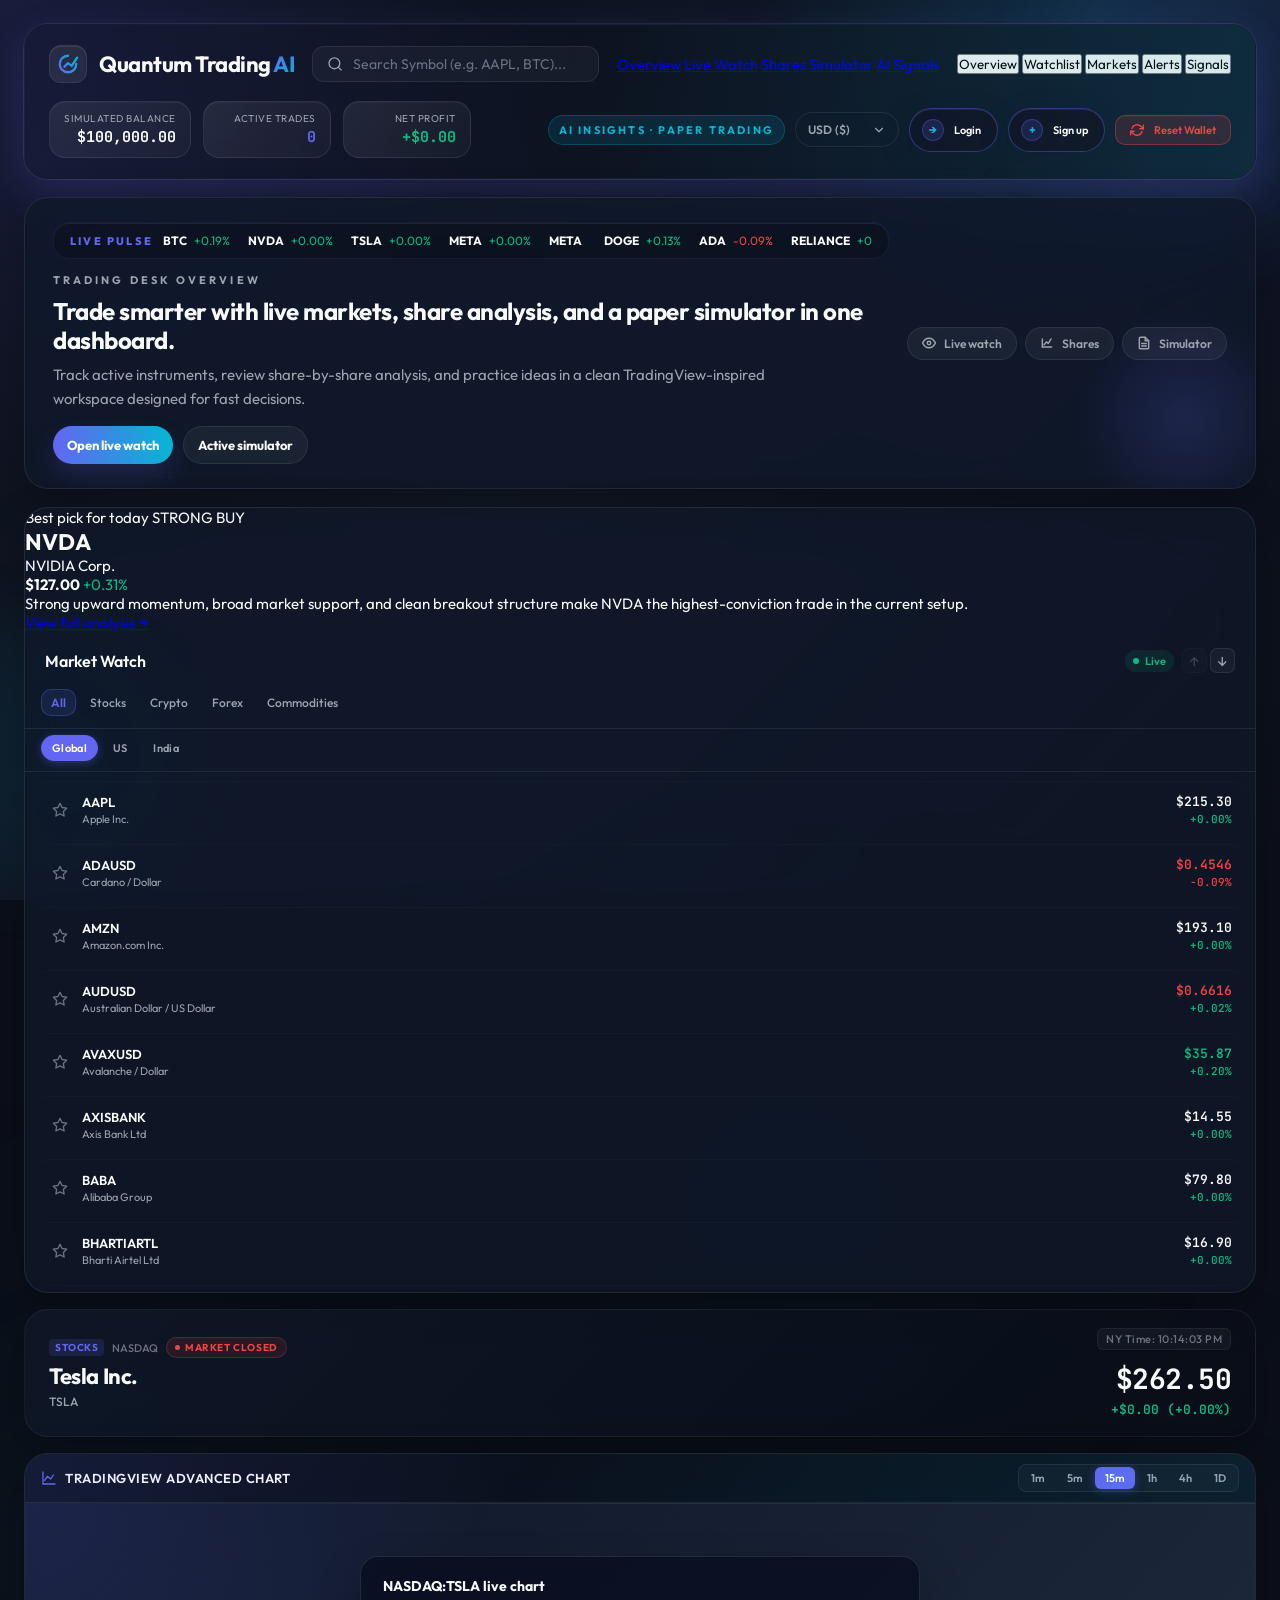
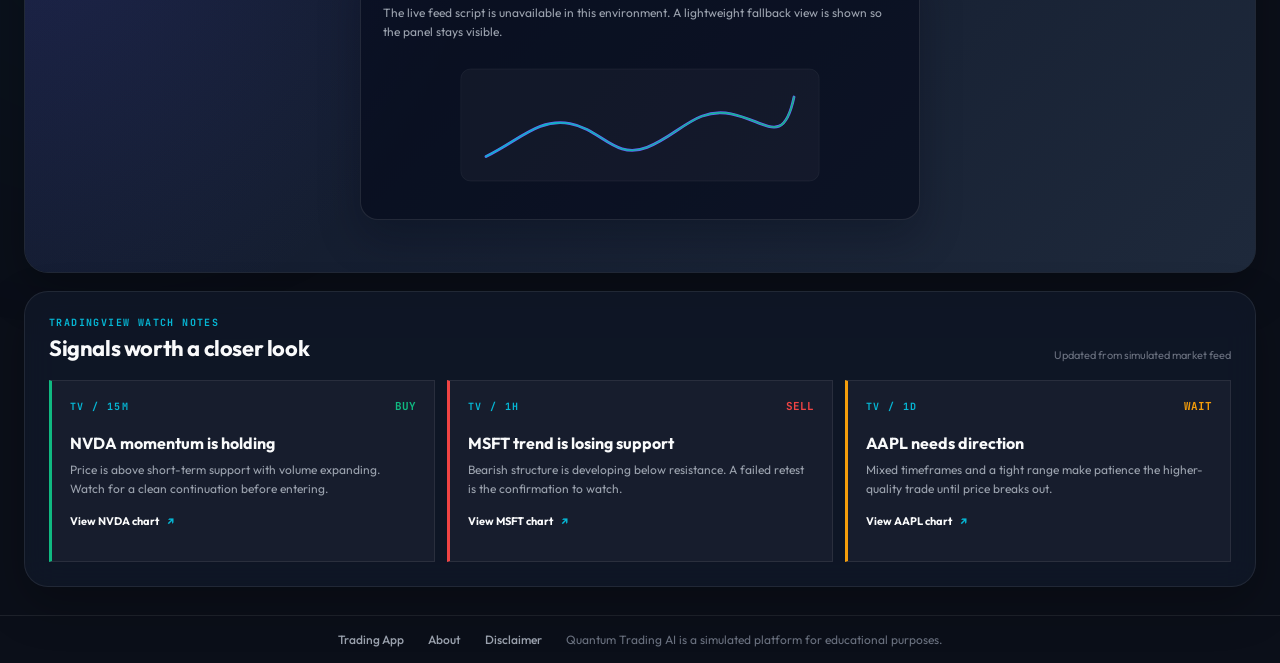
==== commit 90f8aaa8: "Add navigation and market toolbar to enhance user experience and access to trading features" ====
--- a/index.html
+++ b/index.html
@@ -48,6 +48,22 @@
                 </div>
             </div>
 
+            <nav class="header-nav" aria-label="Main navigation">
+                <a class="nav-link active" href="index.html">Overview</a>
+                <a class="nav-link" href="live-watchlist.html">Live Watch</a>
+                <a class="nav-link" href="share-details.html?symbol=TSLA">Shares</a>
+                <a class="nav-link" href="simulator.html">Simulator</a>
+                <a class="nav-link" href="ai-signals.html">AI Signals</a>
+            </nav>
+
+            <div class="market-toolbar-tabs" aria-label="Trading tabs">
+                <button class="toolbar-tab active" type="button">Overview</button>
+                <button class="toolbar-tab" type="button">Watchlist</button>
+                <button class="toolbar-tab" type="button">Markets</button>
+                <button class="toolbar-tab" type="button">Alerts</button>
+                <button class="toolbar-tab" type="button">Signals</button>
+            </div>
+
             <div class="header-stats">
                 <div class="stat-card">
                     <div class="stat-label">Simulated Balance</div>
@@ -100,26 +116,27 @@
                         <div class="market-ticker__track" id="market-ticker-track"></div>
                     </div>
                 </div>
-                <p class="hero-eyebrow">Live paper trading desk</p>
-                <h2>Trade with clarity in a beautifully crafted AI workspace.</h2>
-                <p>Track the markets, compare signals, and test ideas across stocks, crypto, forex, and commodities from one polished command center.</p>
+                <p class="hero-eyebrow">Trading desk overview</p>
+                <h2>Trade smarter with live markets, share analysis, and a paper simulator in one dashboard.</h2>
+                <p>Track active instruments, review share-by-share analysis, and practice ideas in a clean TradingView-inspired workspace designed for fast decisions.</p>
                 <div class="hero-actions">
-                    <a class="hero-cta hero-cta--primary" href="#chart-container">Open live chart</a>
-                    <a class="hero-cta hero-cta--secondary" href="try-simulator.html">Try simulator</a>
-                </div>
-            </div>
-            <div class="hero-pills">
-                <a href="ai-signals.html" class="hero-pill">
-                    <svg xmlns="http://www.w3.org/2000/svg" width="14" height="14" viewBox="0 0 24 24" fill="none" stroke="currentColor" stroke-width="2.5" stroke-linecap="round" stroke-linejoin="round"><path d="M13 2L3 14h9l-1 8 10-12h-9l1-8z"/></svg>
-                    <span>AI signals</span>
-                </a>
+                    <a class="hero-cta hero-cta--primary" href="live-watchlist.html">Open live watch</a>
+                    <a class="hero-cta hero-cta--secondary" href="simulator.html">Active simulator</a>
+                </div>
+            </div>
+
+            <div class="hero-pills" aria-label="Primary actions">
                 <a href="live-watchlist.html" class="hero-pill">
                     <svg xmlns="http://www.w3.org/2000/svg" width="14" height="14" viewBox="0 0 24 24" fill="none" stroke="currentColor" stroke-width="2.5" stroke-linecap="round" stroke-linejoin="round"><path d="M1 12s4-8 11-8 11 8 11 8-4 8-11 8-11-8-11-8z"></path><circle cx="12" cy="12" r="3"></circle></svg>
-                    <span>Live watchlist</span>
-                </a>
-                <a href="try-simulator.html" class="hero-pill">
+                    <span>Live watch</span>
+                </a>
+                <a href="share-details.html?symbol=TSLA" class="hero-pill">
+                    <svg xmlns="http://www.w3.org/2000/svg" width="14" height="14" viewBox="0 0 24 24" fill="none" stroke="currentColor" stroke-width="2.5" stroke-linecap="round" stroke-linejoin="round"><path d="M4 19V5"></path><path d="M4 19h16"></path><path d="M7 15l4-5 3 3 5-8"></path></svg>
+                    <span>Shares</span>
+                </a>
+                <a href="simulator.html" class="hero-pill">
                     <svg xmlns="http://www.w3.org/2000/svg" width="14" height="14" viewBox="0 0 24 24" fill="none" stroke="currentColor" stroke-width="2.5" stroke-linecap="round" stroke-linejoin="round"><path d="M14 2H6a2 2 0 0 0-2 2v16a2 2 0 0 0 2 2h12a2 2 0 0 0 2-2V8z"></path><polyline points="14 2 14 8 20 8"></polyline><line x1="16" y1="13" x2="8" y2="13"></line><line x1="16" y1="17" x2="8" y2="17"></line></svg>
-                    <span>Paper simulator</span>
+                    <span>Simulator</span>
                 </a>
             </div>
         </section>
@@ -127,6 +144,25 @@
         <div class="dashboard-grid">
             <!-- Left Column: Watchlist & Market Feed -->
             <aside class="sidebar-left card" id="watchlist-section">
+                <section class="best-pick-card" aria-label="Best pick for today">
+                    <div class="best-pick-card__top">
+                        <span class="best-pick-card__label">Best pick for today</span>
+                        <span class="best-pick-card__badge">STRONG BUY</span>
+                    </div>
+                    <div class="best-pick-card__body">
+                        <div>
+                            <h2>NVDA</h2>
+                            <p>NVIDIA Corp.</p>
+                        </div>
+                        <div class="best-pick-card__price">
+                            <strong>$127.00</strong>
+                            <span class="text-buy">+0.31%</span>
+                        </div>
+                    </div>
+                    <p class="best-pick-card__summary">Strong upward momentum, broad market support, and clean breakout structure make NVDA the highest-conviction trade in the current setup.</p>
+                    <a href="share-details.html?symbol=NVDA" target="_blank" rel="noopener noreferrer" class="best-pick-card__link">View full analysis →</a>
+                </section>
+
                 <div class="card-header">
                     <h2>Market Watch</h2>
                     <div class="market-watch-actions">
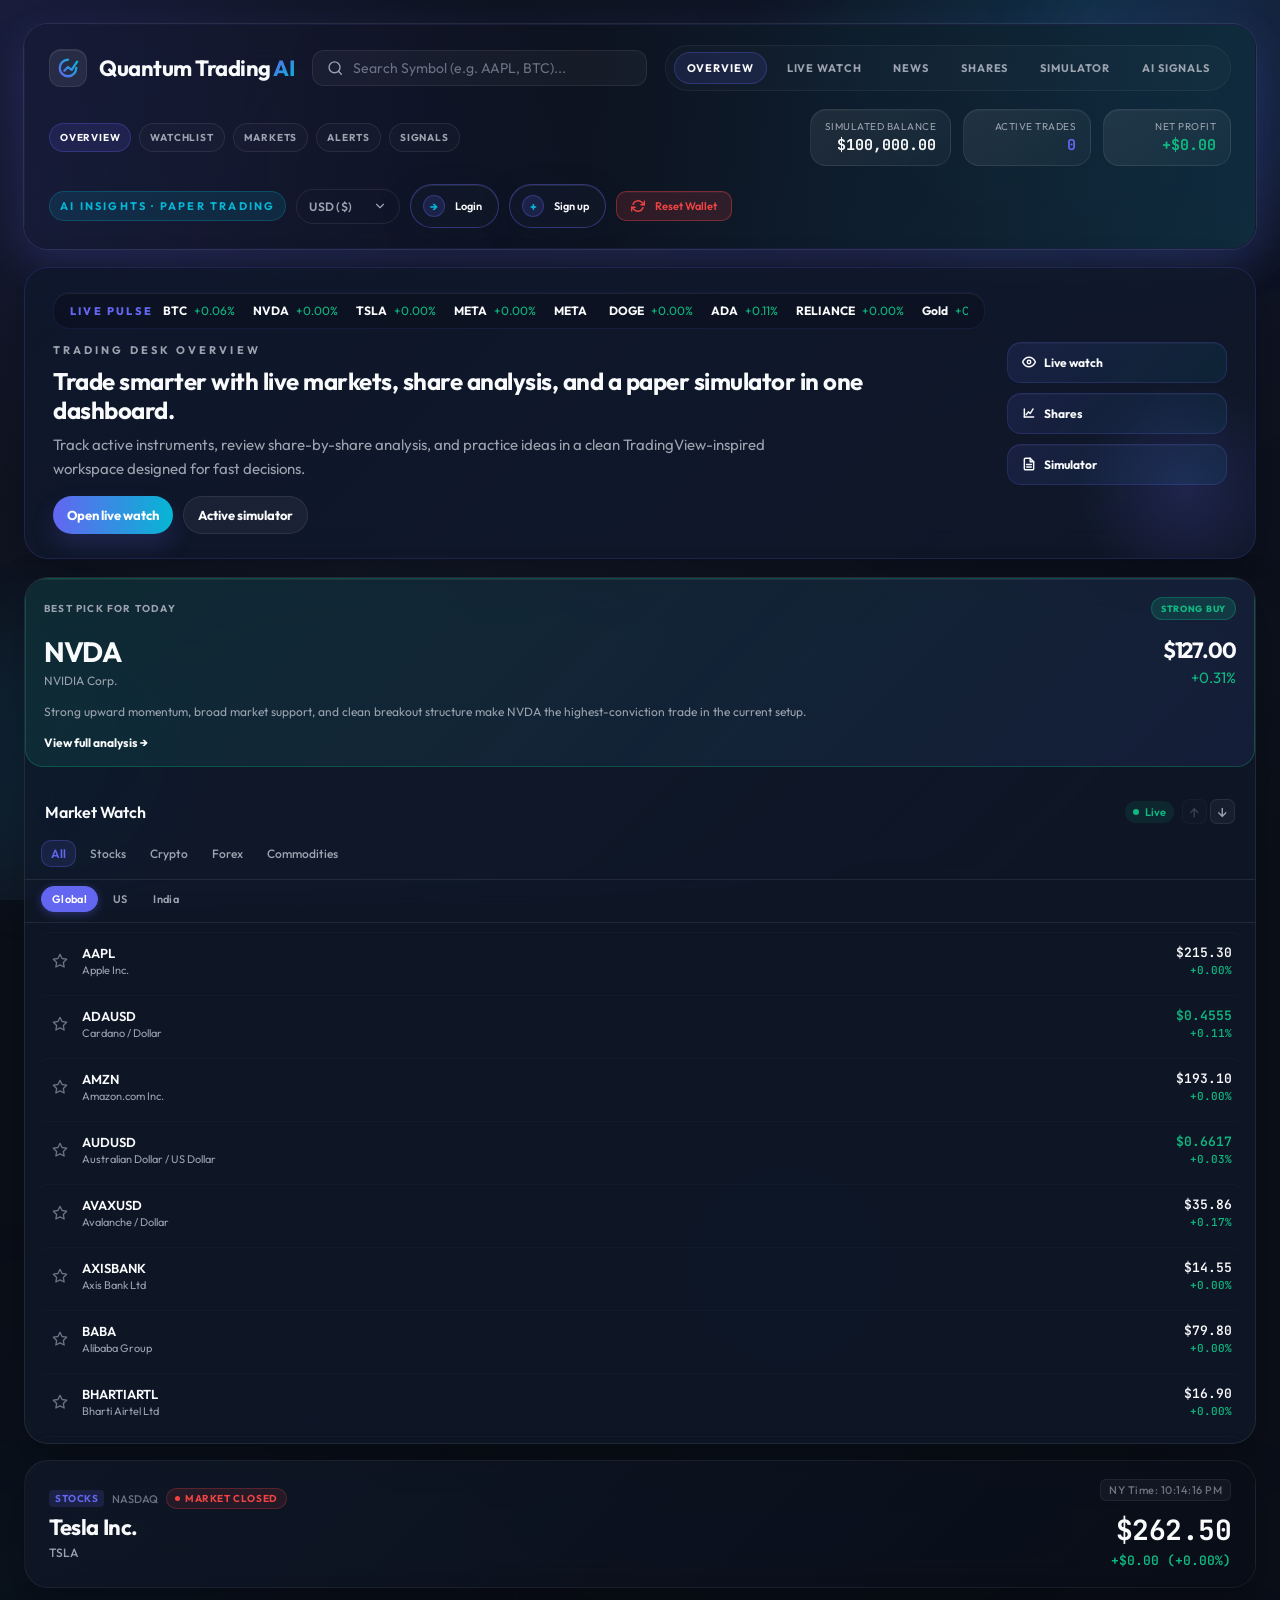
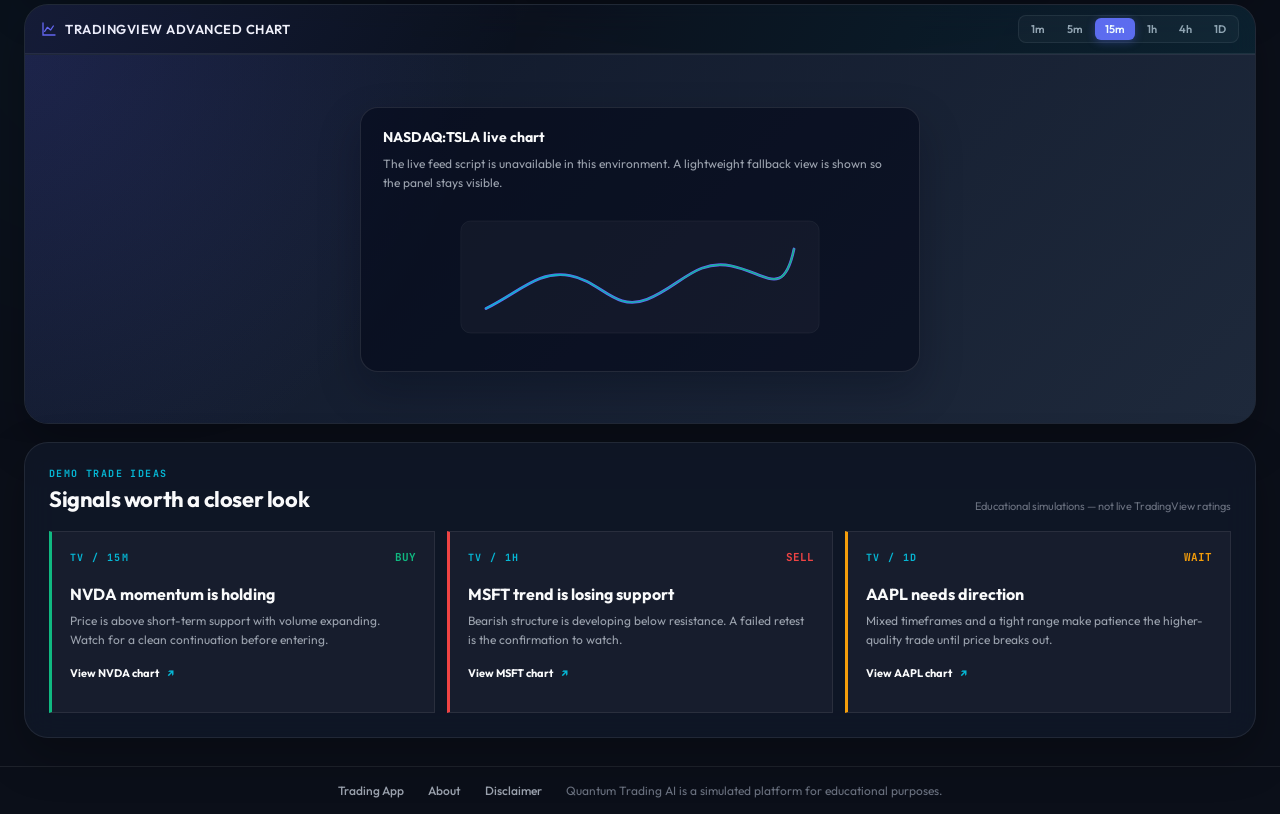
==== commit 0da44a92: "Add news navigation link and update signal posts heading for clarity" ====
--- a/index.html
+++ b/index.html
@@ -51,6 +51,7 @@
             <nav class="header-nav" aria-label="Main navigation">
                 <a class="nav-link active" href="index.html">Overview</a>
                 <a class="nav-link" href="live-watchlist.html">Live Watch</a>
+                <a class="nav-link" href="news.html">News</a>
                 <a class="nav-link" href="share-details.html?symbol=TSLA">Shares</a>
                 <a class="nav-link" href="simulator.html">Simulator</a>
                 <a class="nav-link" href="ai-signals.html">AI Signals</a>
@@ -233,7 +234,7 @@
         </div>
 
         <section class="signal-posts card" aria-labelledby="signal-posts-title">
-            <div class="signal-posts__heading"><div><p class="section-kicker">TradingView watch notes</p><h2 id="signal-posts-title">Signals worth a closer look</h2></div><span class="signal-posts__timestamp">Updated from simulated market feed</span></div>
+            <div class="signal-posts__heading"><div><p class="section-kicker">Demo trade ideas</p><h2 id="signal-posts-title">Signals worth a closer look</h2></div><span class="signal-posts__timestamp">Educational simulations — not live TradingView ratings</span></div>
             <div class="signal-post-grid">
                 <article class="signal-post signal-post--buy"><div class="signal-post__top"><span class="post-source">TV / 15m</span><span class="signal-post__badge">BUY</span></div><h3>NVDA momentum is holding</h3><p>Price is above short-term support with volume expanding. Watch for a clean continuation before entering.</p><a href="#chart-container" class="signal-post__link" data-signal-symbol="NVDA">View NVDA chart <span>↗</span></a></article>
                 <article class="signal-post signal-post--sell"><div class="signal-post__top"><span class="post-source">TV / 1h</span><span class="signal-post__badge">SELL</span></div><h3>MSFT trend is losing support</h3><p>Bearish structure is developing below resistance. A failed retest is the confirmation to watch.</p><a href="#chart-container" class="signal-post__link" data-signal-symbol="MSFT">View MSFT chart <span>↗</span></a></article>
--- a/style.css
+++ b/style.css
@@ -314,6 +314,72 @@
 }
 
 /* Header Stats */
+.header-nav {
+    display: flex;
+    align-items: center;
+    justify-content: center;
+    gap: 8px;
+    flex-wrap: wrap;
+    position: relative;
+    z-index: 1;
+    padding: 6px 8px;
+    border-radius: 999px;
+    background: rgba(255, 255, 255, 0.02);
+    border: 1px solid rgba(255, 255, 255, 0.05);
+}
+
+.nav-link {
+    display: inline-flex;
+    align-items: center;
+    justify-content: center;
+    padding: 8px 12px;
+    border-radius: 999px;
+    font-size: 11px;
+    letter-spacing: 0.08em;
+    text-transform: uppercase;
+    font-weight: 700;
+    color: var(--text-secondary);
+    text-decoration: none;
+    transition: all 0.2s ease;
+}
+
+.nav-link:hover,
+.nav-link.active {
+    background: rgba(99, 102, 241, 0.12);
+    color: var(--text-primary);
+    border: 1px solid rgba(99, 102, 241, 0.28);
+}
+
+.market-toolbar-tabs {
+    display: flex;
+    align-items: center;
+    gap: 8px;
+    flex-wrap: wrap;
+    position: relative;
+    z-index: 1;
+}
+
+.toolbar-tab {
+    border: 1px solid rgba(255, 255, 255, 0.08);
+    background: rgba(255, 255, 255, 0.02);
+    color: var(--text-secondary);
+    border-radius: 999px;
+    font-size: 10px;
+    letter-spacing: 0.08em;
+    text-transform: uppercase;
+    font-weight: 700;
+    padding: 7px 10px;
+    cursor: pointer;
+    transition: all 0.2s ease;
+}
+
+.toolbar-tab.active,
+.toolbar-tab:hover {
+    background: rgba(99, 102, 241, 0.14);
+    border-color: rgba(99, 102, 241, 0.28);
+    color: var(--text-primary);
+}
+
 .header-stats {
     display: flex;
     gap: 12px;
@@ -376,10 +442,12 @@
     display: flex;
     justify-content: space-between;
     align-items: center;
-    gap: 18px;
+    gap: 22px;
     padding: 24px 28px;
     position: relative;
     overflow: hidden;
+    background: linear-gradient(135deg, rgba(15, 23, 42, 0.9), rgba(17, 24, 39, 0.82));
+    border: 1px solid rgba(99, 102, 241, 0.18);
 }
 
 .hero-content {
@@ -456,35 +524,80 @@
 
 .hero-pills {
     display: flex;
-    gap: 8px;
-    justify-content: flex-end;
+    flex-direction: column;
+    gap: 10px;
+    justify-content: center;
     flex-shrink: 0;
-}
+    min-width: 220px;
+}
+
+.market-overview {
+    display: grid;
+    grid-template-columns: repeat(5, minmax(0, 1fr));
+    gap: 12px;
+    padding: 16px 18px;
+    margin-top: 0;
+    background: rgba(15, 23, 42, 0.72);
+}
+
+.market-card {
+    display: flex;
+    flex-direction: column;
+    gap: 7px;
+    padding: 14px 16px;
+    border-radius: 16px;
+    border: 1px solid rgba(255,255,255,0.08);
+    background: rgba(255,255,255,0.025);
+}
+
+.market-card__label {
+    color: var(--text-secondary);
+    font-size: 10px;
+    font-weight: 700;
+    letter-spacing: 0.12em;
+    text-transform: uppercase;
+}
+
+.market-card strong {
+    font-size: 22px;
+    letter-spacing: -0.05em;
+}
+
+.market-card small {
+    font-size: 11px;
+    font-weight: 600;
+}
+
+.market-card--buy strong,
+.market-card--buy small { color: var(--color-buy); }
+.market-card--sell strong,
+.market-card--sell small { color: var(--color-sell); }
+.market-card--neutral strong,
+.market-card--neutral small { color: var(--color-neutral); }
 
 .hero-pill {
     display: inline-flex;
     align-items: center;
     gap: 8px;
-    padding: 8px 14px;
-    border-radius: 999px;
-    background: rgba(255, 255, 255, 0.05);
-    border: 1px solid var(--border-color);
-    color: var(--text-secondary);
+    padding: 12px 14px;
+    border-radius: 14px;
+    background: linear-gradient(135deg, rgba(99, 102, 241, 0.12), rgba(6, 182, 212, 0.08));
+    border: 1px solid rgba(99, 102, 241, 0.2);
+    color: var(--text-primary);
     font-size: 12px;
-    font-weight: 600;
+    font-weight: 700;
     text-decoration: none;
     transition: all 0.2s ease;
-    /* Animation */
     opacity: 0;
     animation: fadeUp 0.5s ease-out forwards;
+    box-shadow: inset 0 1px 0 rgba(255,255,255,0.03);
 }
 
 .hero-pill:hover {
-    color: var(--text-primary);
-    background: rgba(255, 255, 255, 0.1);
-    border-color: rgba(255, 255, 255, 0.2);
+    background: linear-gradient(135deg, rgba(99, 102, 241, 0.18), rgba(6, 182, 212, 0.12));
+    border-color: rgba(99, 102, 241, 0.32);
     transform: translateY(-1px);
-    box-shadow: 0 4px 12px rgba(0,0,0,0.1);
+    box-shadow: 0 10px 20px rgba(99, 102, 241, 0.12);
 }
 
 .hero-pills .hero-pill:nth-child(1) {
@@ -710,6 +823,85 @@
 }
 
 .signal-post__link span { color: var(--color-cyan); }
+
+.best-pick-card {
+    display: flex;
+    flex-direction: column;
+    gap: 14px;
+    padding: 18px 18px 16px;
+    margin: 0 0 16px;
+    border-radius: 18px;
+    background: linear-gradient(135deg, rgba(16, 185, 129, 0.12), rgba(99, 102, 241, 0.09));
+    border: 1px solid rgba(16, 185, 129, 0.28);
+    box-shadow: inset 0 1px 0 rgba(255,255,255,0.06);
+}
+
+.best-pick-card__top,
+.best-pick-card__body,
+.best-pick-card__link {
+    display: flex;
+    align-items: center;
+    justify-content: space-between;
+    gap: 12px;
+}
+
+.best-pick-card__label {
+    color: var(--text-secondary);
+    font-size: 10px;
+    font-weight: 700;
+    letter-spacing: 0.12em;
+    text-transform: uppercase;
+}
+
+.best-pick-card__badge {
+    background: rgba(16, 185, 129, 0.18);
+    color: var(--color-buy);
+    border: 1px solid rgba(16, 185, 129, 0.3);
+    border-radius: 999px;
+    padding: 5px 9px;
+    font-size: 9px;
+    font-weight: 800;
+    letter-spacing: 0.08em;
+}
+
+.best-pick-card__body h2 {
+    margin: 0;
+    font-size: 28px;
+    letter-spacing: -0.05em;
+}
+
+.best-pick-card__body p {
+    margin: 4px 0 0;
+    color: var(--text-secondary);
+    font-size: 12px;
+}
+
+.best-pick-card__price {
+    display: flex;
+    flex-direction: column;
+    align-items: flex-end;
+    gap: 4px;
+}
+
+.best-pick-card__price strong {
+    font-size: 22px;
+    letter-spacing: -0.05em;
+}
+
+.best-pick-card__summary {
+    margin: 0;
+    color: var(--text-secondary);
+    font-size: 12px;
+    line-height: 1.6;
+}
+
+.best-pick-card__link {
+    justify-content: flex-start;
+    color: var(--text-primary);
+    text-decoration: none;
+    font-size: 12px;
+    font-weight: 700;
+}
 
 .sidebar-left {
     width: 100%;
@@ -1121,6 +1313,8 @@
 .live-share-table td { padding: 15px 22px; border-top: 1px solid rgba(255,255,255,0.05); }
 .live-share-table tbody tr { transition: background 0.2s ease; }
 .live-share-table tbody tr:hover { background: rgba(99, 102, 241, 0.08); }
+.live-share-table tbody tr:focus-visible { outline: 2px solid rgba(99, 102, 241, 0.8); outline-offset: -2px; }
+.share-row { cursor: pointer; }
 .numeric-column { text-align: right !important; }
 .share-identity { display: flex; flex-direction: column; gap: 4px; }
 .share-symbol { color: var(--text-primary); font-family: 'JetBrains Mono', monospace; font-size: 14px; font-weight: 700; }
@@ -1136,6 +1330,48 @@
 .session-bar { display: inline-block; width: 90px; height: 5px; border-radius: 99px; background: rgba(255,255,255,0.08); overflow: hidden; }
 .session-bar i { display: block; height: 100%; border-radius: inherit; background: linear-gradient(90deg, var(--color-cyan), var(--color-buy)); }
 .live-empty-state { padding: 48px 24px; color: var(--text-secondary); text-align: center; }
+
+.share-analysis-shell { max-width: 1180px; margin: 0 auto; padding: 24px 20px 48px; }
+.share-analysis-header { display: flex; justify-content: space-between; align-items: center; gap: 20px; padding: 24px 26px; margin-bottom: 18px; }
+.share-analysis-header__info { flex: 1; }
+.share-analysis-header__eyebrow { display: inline-block; margin-bottom: 10px; padding: 7px 10px; border-radius: 999px; background: rgba(99, 102, 241, 0.12); color: var(--color-cyan); font-size: 10px; letter-spacing: 0.14em; text-transform: uppercase; font-weight: 700; }
+.share-analysis-header h1 { font-size: clamp(2rem, 3vw, 3.3rem); letter-spacing: -0.06em; margin-bottom: 8px; }
+.share-analysis-header__meta { display: flex; flex-wrap: wrap; gap: 12px; color: var(--text-secondary); font-size: 13px; }
+.analysis-header-actions { display: flex; gap: 12px; flex-wrap: wrap; }
+.choice-badge { display: inline-flex; align-items: center; justify-content: center; padding: 10px 16px; border-radius: 999px; font-weight: 800; letter-spacing: 0.08em; text-transform: uppercase; font-size: 11px; }
+.choice-badge.buy { background: rgba(var(--color-buy-rgb), 0.12); color: var(--color-buy); }
+.choice-badge.sell { background: rgba(var(--color-sell-rgb), 0.12); color: var(--color-sell); }
+.choice-badge.neutral { background: rgba(var(--color-neutral-rgb), 0.12); color: var(--color-neutral); }
+.share-detail-grid { display: grid; grid-template-columns: 1.3fr 0.7fr; gap: 22px; }
+.analysis-card, .analysis-panel { background: rgba(15, 23, 42, 0.72); border: 1px solid var(--border-color); border-radius: 24px; padding: 24px; box-shadow: var(--shadow-soft); }
+.analysis-card h2, .analysis-panel h3 { font-size: 1.2rem; margin-bottom: 16px; }
+.price-card { display: flex; justify-content: space-between; align-items: flex-start; gap: 20px; padding: 24px 26px; }
+.main-price { font-family: 'JetBrains Mono', monospace; font-size: clamp(2rem, 4vw, 3rem); font-weight: 700; }
+.main-price-change { font-size: 1.1rem; }
+.market-pill { display: inline-flex; align-items: center; gap: 8px; padding: 7px 10px; background: rgba(6, 182, 212, 0.1); color: var(--color-cyan); border-radius: 999px; border: 1px solid rgba(6, 182, 212, 0.2); font-size: 12px; font-weight: 700; letter-spacing: 0.08em; text-transform: uppercase; }
+.analysis-grid { display: grid; grid-template-columns: repeat(3, minmax(0, 1fr)); gap: 16px; margin-top: 20px; }
+.metric-box { padding: 18px; border: 1px solid var(--border-color); border-radius: 18px; background: rgba(255,255,255,0.02); }
+.metric-box span { display: block; color: var(--text-secondary); font-size: 11px; text-transform: uppercase; letter-spacing: 0.12em; margin-bottom: 10px; }
+.metric-box strong { font-size: 1.5rem; }
+.analysis-list { display: grid; gap: 14px; }
+.analysis-list li { list-style: none; padding: 14px 16px; border-radius: 16px; border: 1px solid rgba(255,255,255,0.06); background: rgba(255,255,255,0.02); color: var(--text-secondary); }
+.analysis-list strong { display: block; color: var(--text-primary); margin-bottom: 6px; }
+.score-bar { height: 10px; border-radius: 999px; background: rgba(255,255,255,0.06); overflow: hidden; margin-top: 12px; }
+.score-bar > i { display: block; height: 100%; border-radius: inherit; background: linear-gradient(90deg, var(--color-buy), var(--color-indigo), var(--color-cyan)); }
+.summary-note { padding: 18px; border-radius: 18px; background: rgba(99, 102, 241, 0.08); border: 1px solid rgba(99, 102, 241, 0.2); color: var(--text-primary); line-height: 1.7; }
+.trade-rows { display: grid; gap: 12px; }
+.trade-row { display: flex; justify-content: space-between; align-items: center; gap: 16px; padding: 12px 14px; border: 1px solid rgba(255,255,255,0.06); border-radius: 14px; background: rgba(255,255,255,0.02); }
+.trade-row span { color: var(--text-secondary); }
+.trade-row strong { font-family: 'JetBrains Mono', monospace; }
+.action-button-row { display: flex; gap: 12px; flex-wrap: wrap; margin-top: 22px; }
+.action-button-row a, .action-button-row button { border: 0; border-radius: 999px; padding: 12px 18px; font-weight: 700; text-decoration: none; }
+.btn-primary { background: linear-gradient(135deg, var(--color-indigo), var(--color-cyan)); color: white; }
+.btn-secondary { background: rgba(255,255,255,0.04); border: 1px solid rgba(255,255,255,0.08); color: var(--text-primary); }
+@media (max-width: 900px) {
+    .share-detail-grid { grid-template-columns: 1fr; }
+    .analysis-grid { grid-template-columns: 1fr; }
+    .share-analysis-header { flex-direction: column; align-items: flex-start; }
+}
 
 @media (max-width: 768px) {
     .live-watchlist-intro { align-items: flex-start; flex-direction: column; padding-top: 14px; }
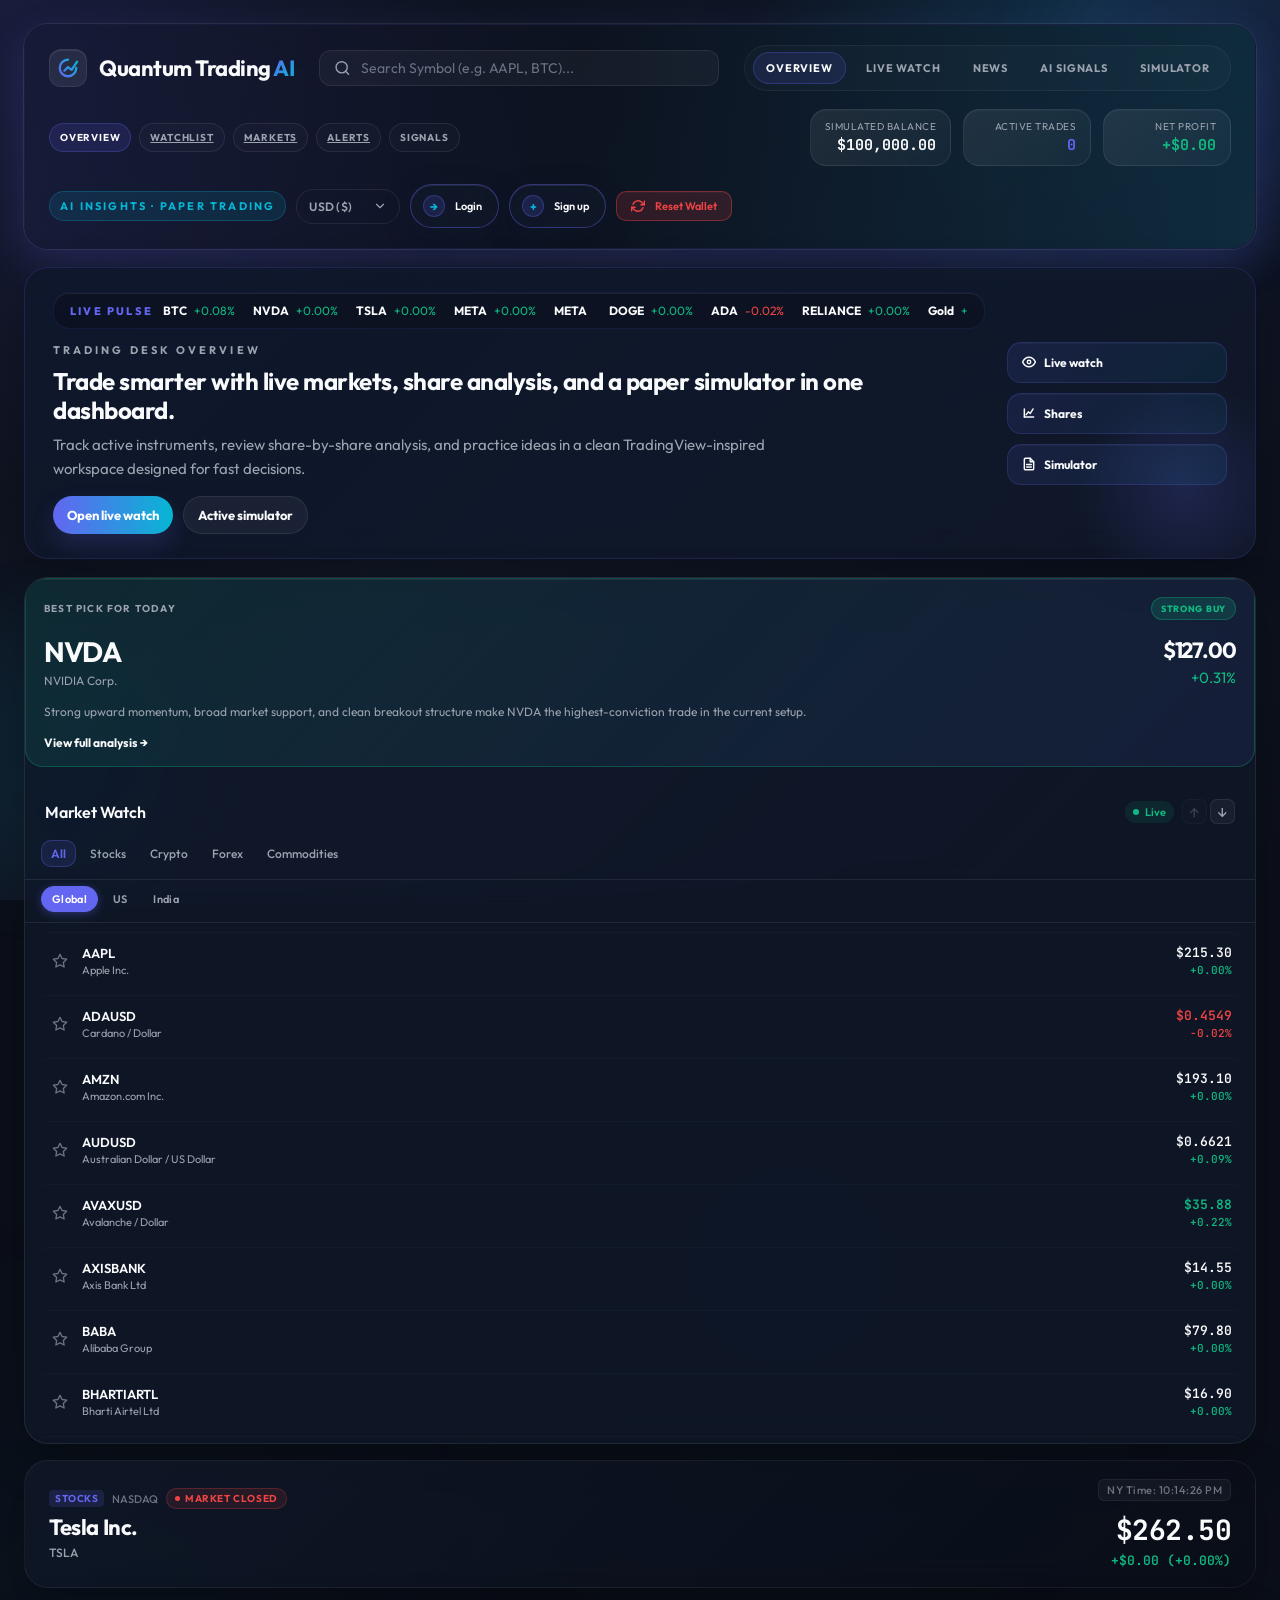
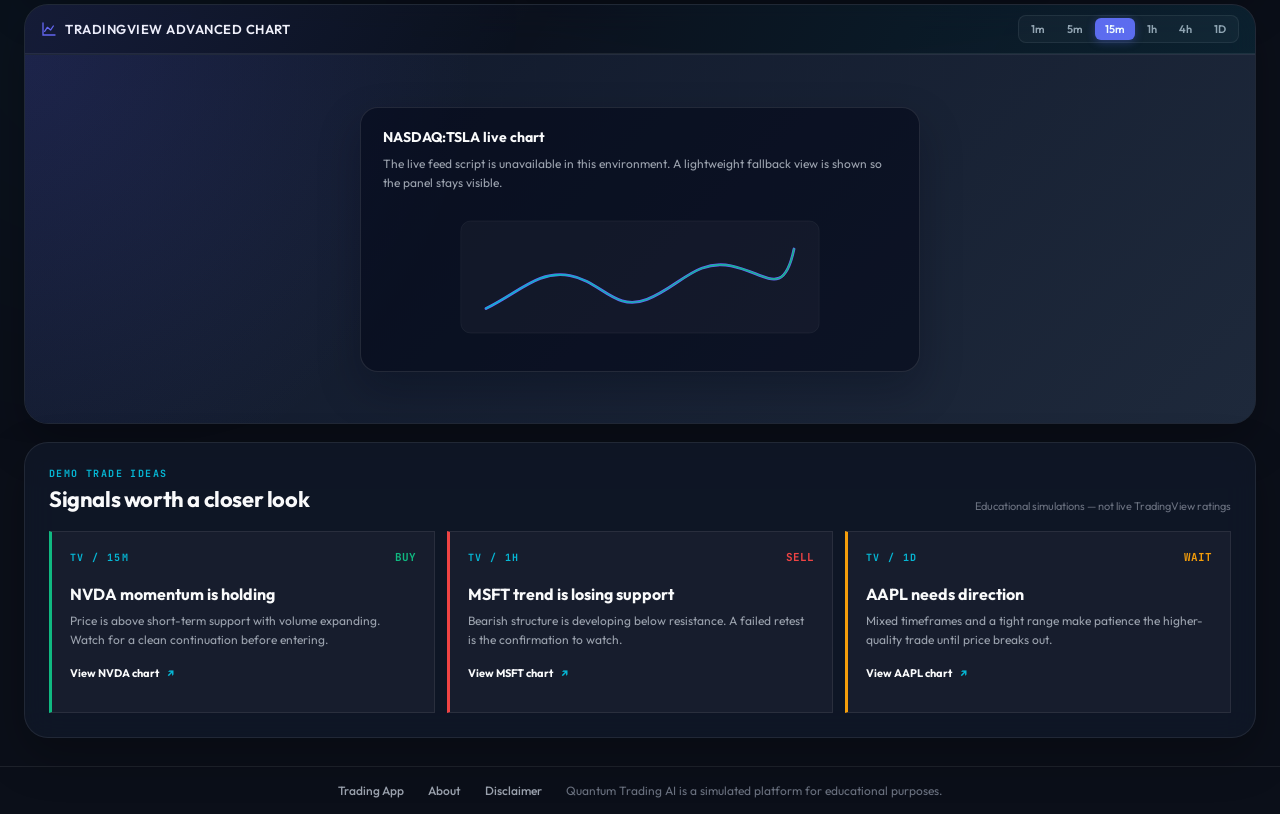
==== commit 8e7b4dcc: "Refactor navigation links and update toolbar tabs for improved accessibility" ====
--- a/index.html
+++ b/index.html
@@ -52,16 +52,15 @@
                 <a class="nav-link active" href="index.html">Overview</a>
                 <a class="nav-link" href="live-watchlist.html">Live Watch</a>
                 <a class="nav-link" href="news.html">News</a>
-                <a class="nav-link" href="share-details.html?symbol=TSLA">Shares</a>
+                <a class="nav-link" href="ai-signals.html">AI Signals</a>
                 <a class="nav-link" href="simulator.html">Simulator</a>
-                <a class="nav-link" href="ai-signals.html">AI Signals</a>
             </nav>
 
             <div class="market-toolbar-tabs" aria-label="Trading tabs">
                 <button class="toolbar-tab active" type="button">Overview</button>
-                <button class="toolbar-tab" type="button">Watchlist</button>
-                <button class="toolbar-tab" type="button">Markets</button>
-                <button class="toolbar-tab" type="button">Alerts</button>
+                <a class="toolbar-tab" href="watchlist.html">Watchlist</a>
+                <a class="toolbar-tab" href="markets.html">Markets</a>
+                <a class="toolbar-tab" href="alerts.html">Alerts</a>
                 <button class="toolbar-tab" type="button">Signals</button>
             </div>
 
--- a/style.css
+++ b/style.css
@@ -3022,6 +3022,12 @@
     .watchlist-list {
         max-height: 390px;
     }
+
+    .signal-posts {
+        padding: 18px;
+    }
+
+    .signal-post-grid { grid-template-columns: 1fr; }
 }
 
 @media (max-width: 520px) {
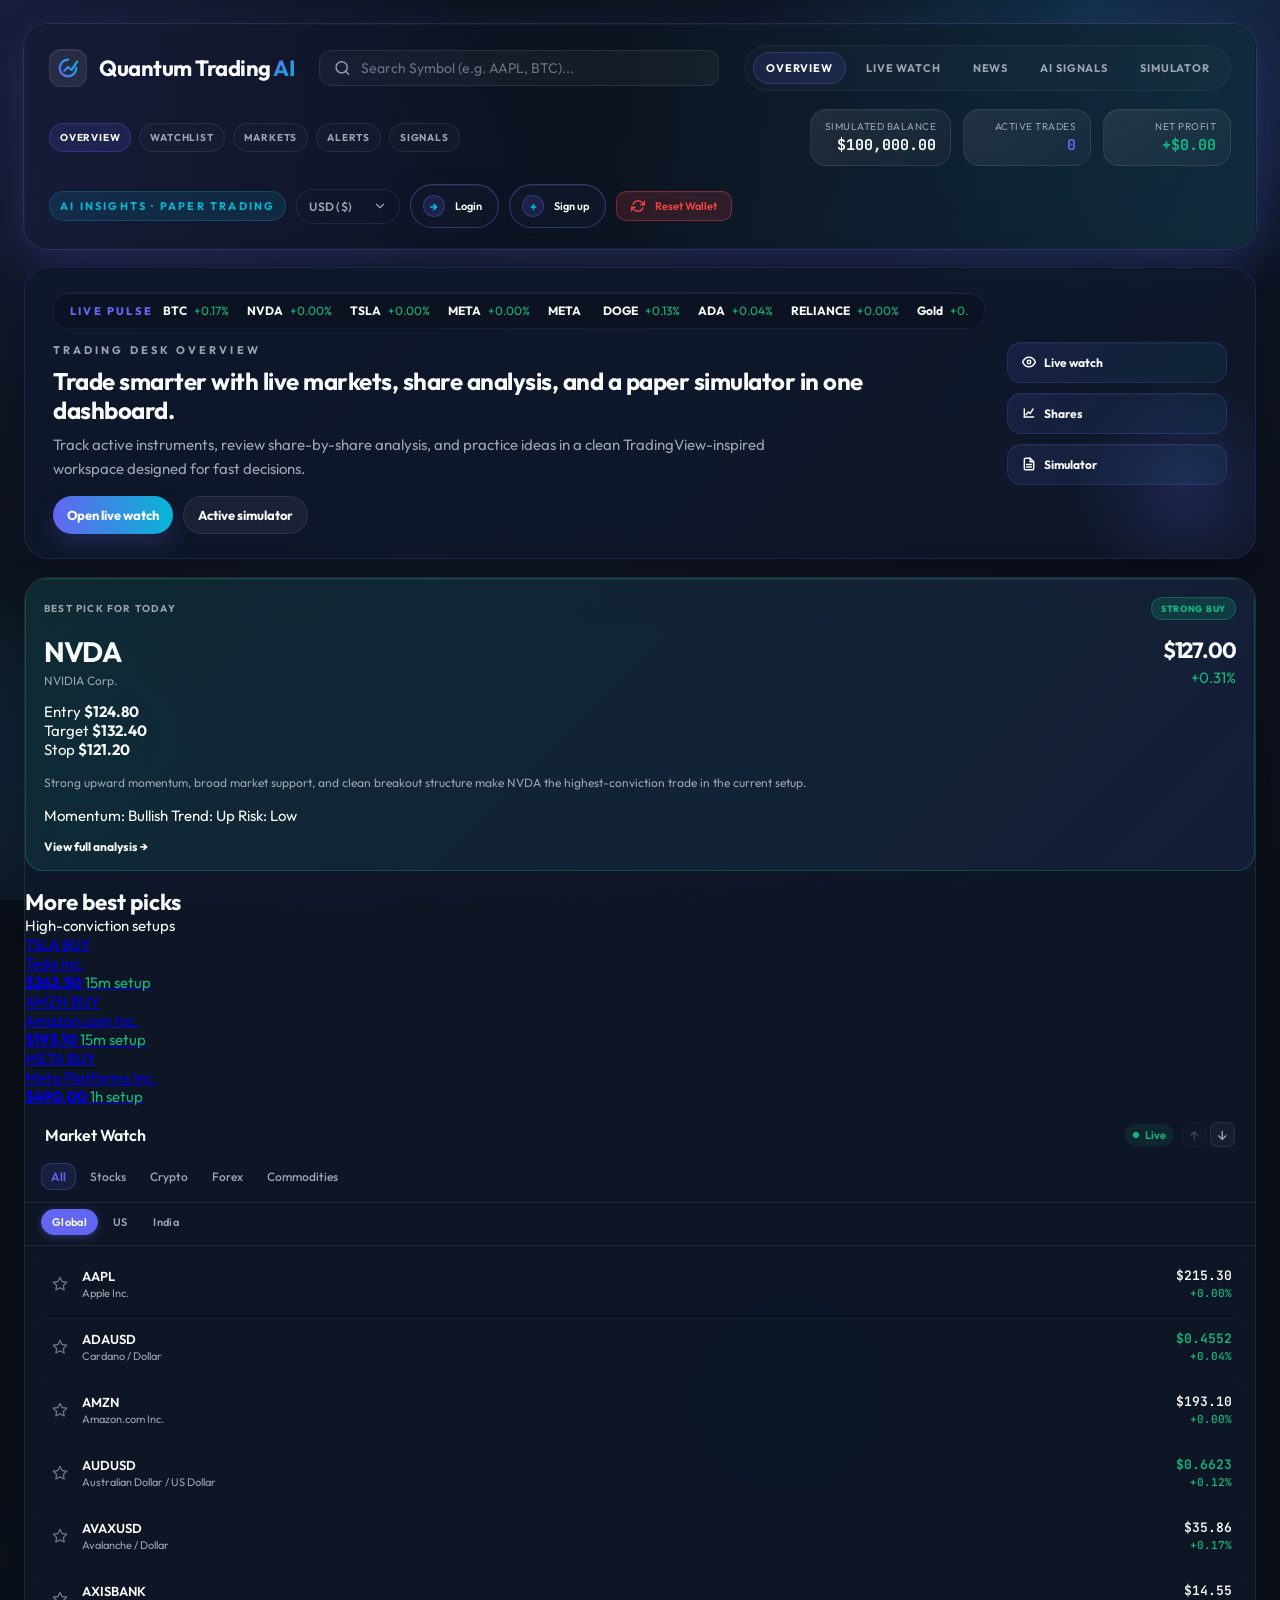
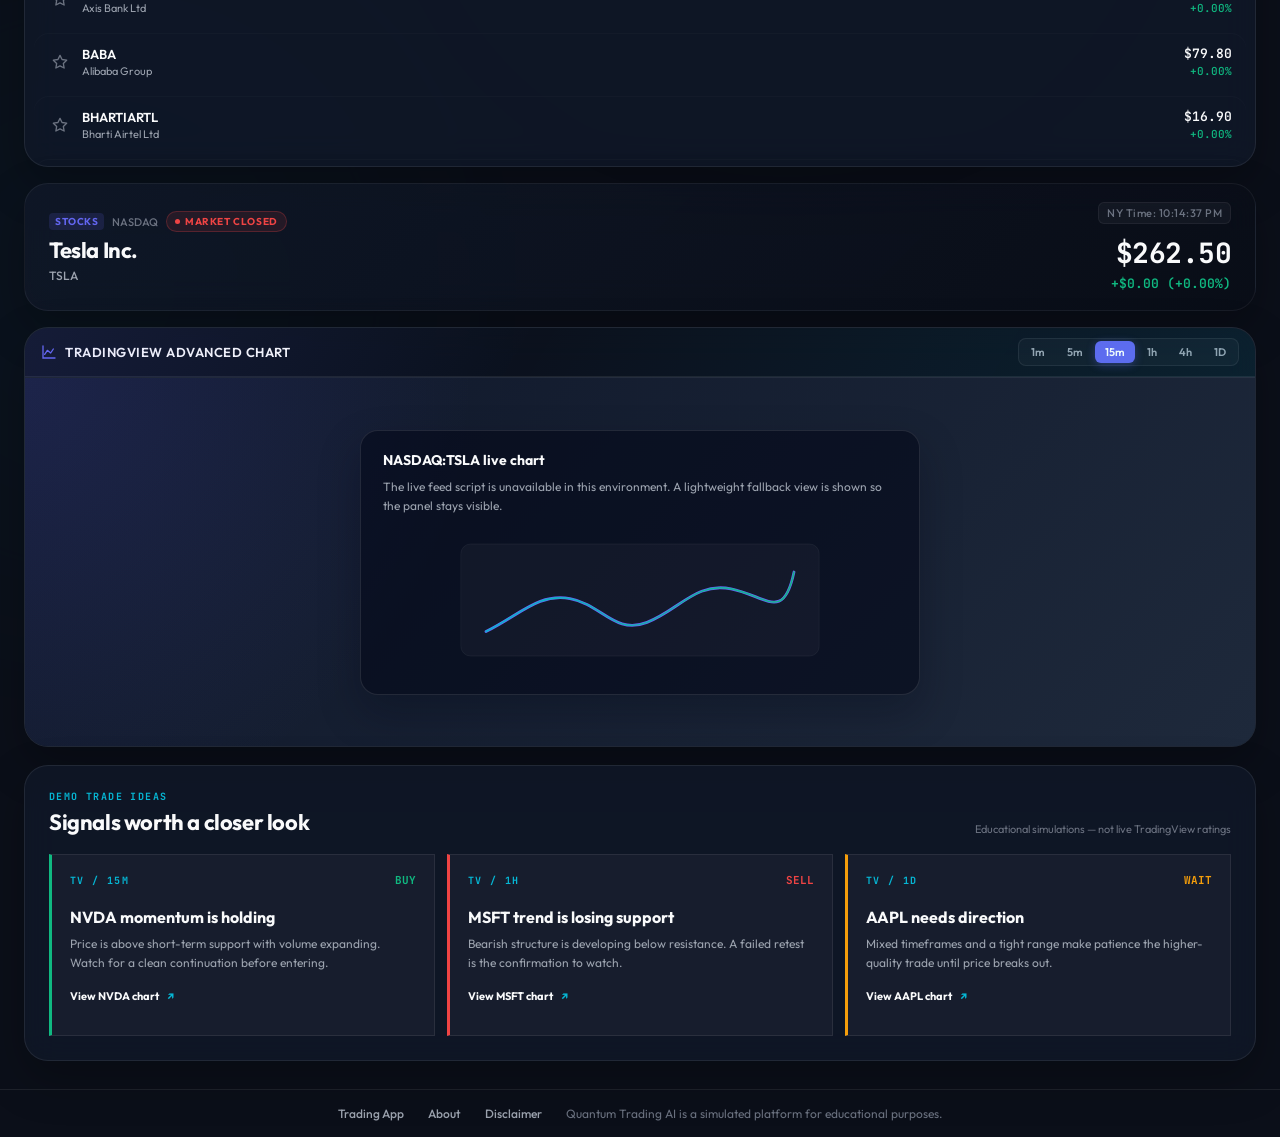
==== commit 175924b0: "Add trade setup statistics and more best picks section to the dashboard" ====
--- a/index.html
+++ b/index.html
@@ -159,8 +159,73 @@
                             <span class="text-buy">+0.31%</span>
                         </div>
                     </div>
+
+                    <div class="best-pick-card__stats" aria-label="Trade setup statistics">
+                        <div class="best-pick-card__stat">
+                            <span>Entry</span>
+                            <strong>$124.80</strong>
+                        </div>
+                        <div class="best-pick-card__stat">
+                            <span>Target</span>
+                            <strong>$132.40</strong>
+                        </div>
+                        <div class="best-pick-card__stat">
+                            <span>Stop</span>
+                            <strong>$121.20</strong>
+                        </div>
+                    </div>
+
                     <p class="best-pick-card__summary">Strong upward momentum, broad market support, and clean breakout structure make NVDA the highest-conviction trade in the current setup.</p>
+
+                    <div class="best-pick-card__meta" aria-label="Trade rationale">
+                        <span>Momentum: Bullish</span>
+                        <span>Trend: Up</span>
+                        <span>Risk: Low</span>
+                    </div>
+
                     <a href="share-details.html?symbol=NVDA" target="_blank" rel="noopener noreferrer" class="best-pick-card__link">View full analysis →</a>
+                </section>
+
+                <section class="more-best-picks" aria-labelledby="more-best-picks-title">
+                    <div class="more-best-picks__header">
+                        <h2 id="more-best-picks-title">More best picks</h2>
+                        <span>High-conviction setups</span>
+                    </div>
+                    <div class="more-best-picks__list">
+                        <a href="share-details.html?symbol=TSLA" target="_blank" rel="noopener noreferrer" class="best-pick-mini-card">
+                            <div class="best-pick-mini-card__top">
+                                <span class="best-pick-mini-card__symbol">TSLA</span>
+                                <span class="best-pick-mini-card__badge">BUY</span>
+                            </div>
+                            <span class="best-pick-mini-card__name">Tesla Inc.</span>
+                            <div class="best-pick-mini-card__details">
+                                <strong>$262.50</strong>
+                                <span class="text-buy">15m setup</span>
+                            </div>
+                        </a>
+                        <a href="share-details.html?symbol=AMZN" target="_blank" rel="noopener noreferrer" class="best-pick-mini-card">
+                            <div class="best-pick-mini-card__top">
+                                <span class="best-pick-mini-card__symbol">AMZN</span>
+                                <span class="best-pick-mini-card__badge">BUY</span>
+                            </div>
+                            <span class="best-pick-mini-card__name">Amazon.com Inc.</span>
+                            <div class="best-pick-mini-card__details">
+                                <strong>$193.10</strong>
+                                <span class="text-buy">15m setup</span>
+                            </div>
+                        </a>
+                        <a href="share-details.html?symbol=META" target="_blank" rel="noopener noreferrer" class="best-pick-mini-card">
+                            <div class="best-pick-mini-card__top">
+                                <span class="best-pick-mini-card__symbol">META</span>
+                                <span class="best-pick-mini-card__badge">BUY</span>
+                            </div>
+                            <span class="best-pick-mini-card__name">Meta Platforms Inc.</span>
+                            <div class="best-pick-mini-card__details">
+                                <strong>$490.00</strong>
+                                <span class="text-buy">1h setup</span>
+                            </div>
+                        </a>
+                    </div>
                 </section>
 
                 <div class="card-header">
--- a/style.css
+++ b/style.css
@@ -360,6 +360,7 @@
 }
 
 .toolbar-tab {
+    text-decoration: none;
     border: 1px solid rgba(255, 255, 255, 0.08);
     background: rgba(255, 255, 255, 0.02);
     color: var(--text-secondary);
@@ -372,6 +373,38 @@
     cursor: pointer;
     transition: all 0.2s ease;
 }
+
+/* Dedicated saved watchlist */
+.watchlist-page { min-height: 100vh; }
+.watchlist-shell { max-width: 1080px; margin: 0 auto; padding: 40px 20px 56px; }
+.watchlist-page-header { display: flex; justify-content: space-between; align-items: center; gap: 24px; padding: 28px; margin-bottom: 20px; }
+.watchlist-page-header h1 { font-size: clamp(2rem, 4vw, 3.3rem); letter-spacing: -0.06em; margin: 8px 0; }
+.watchlist-page-header p:not(.hero-eyebrow) { color: var(--text-secondary); }
+.watchlist-page-actions { display: flex; flex-wrap: wrap; gap: 10px; }
+.watchlist-page-panel { padding: 24px; }
+.watchlist-page-toolbar { display: flex; justify-content: space-between; align-items: center; gap: 20px; padding-bottom: 18px; border-bottom: 1px solid var(--border-color); }
+.watchlist-page-toolbar h2 { font-size: 24px; margin-bottom: 4px; }.watchlist-page-toolbar p { color: var(--text-secondary); font-size: 13px; }
+.watchlist-page-search { max-width: 300px; width: 100%; }
+.saved-watchlist { display: grid; gap: 10px; margin-top: 18px; }
+.saved-watchlist-item { display: grid; grid-template-columns: minmax(160px, 1fr) 120px 120px 90px auto; align-items: center; gap: 16px; padding: 16px; border: 1px solid rgba(255,255,255,.08); border-radius: 14px; background: rgba(255,255,255,.025); }
+.saved-watchlist-item__asset { display: flex; flex-direction: column; gap: 4px; color: var(--text-secondary); font-size: 13px; }.saved-watchlist-item__symbol { color: var(--text-primary); font: 700 15px 'JetBrains Mono', monospace; }
+.watchlist-remove { border: 0; background: transparent; color: var(--text-secondary); cursor: pointer; font: inherit; }.watchlist-remove:hover { color: var(--color-sell); }
+.watchlist-empty { padding: 36px; color: var(--text-secondary); text-align: center; }
+@media (max-width: 700px) { .watchlist-page-header, .watchlist-page-toolbar { align-items: flex-start; flex-direction: column; }.saved-watchlist-item { grid-template-columns: 1fr 1fr; gap: 12px; }.saved-watchlist-item__asset { grid-column: 1 / -1; }.watchlist-page-search { max-width: none; } }
+
+/* Markets overview */
+.markets-page { min-height: 100vh; }.markets-shell { max-width: 1180px; margin: 0 auto; padding: 40px 20px 56px; }
+.markets-page-header { display: flex; justify-content: space-between; align-items: center; gap: 24px; padding: 28px; margin-bottom: 20px; }.markets-page-header h1 { font-size: clamp(2rem, 4vw, 3.3rem); letter-spacing: -.06em; margin: 8px 0; }.markets-page-header p:not(.hero-eyebrow), .markets-panel-header p { color: var(--text-secondary); }
+.markets-header-actions { display: flex; align-items: center; flex-wrap: wrap; gap: 12px; }.markets-summary { display: grid; grid-template-columns: repeat(4, 1fr); gap: 14px; margin-bottom: 20px; }.markets-summary-card { padding: 18px; display: flex; flex-direction: column; gap: 7px; }.markets-summary-card span { color: var(--text-secondary); font-size: 12px; }.markets-summary-card strong { font-size: 23px; }
+.markets-panel { padding: 24px; }.markets-panel-header { display: flex; align-items: center; justify-content: space-between; gap: 18px; padding-bottom: 18px; border-bottom: 1px solid var(--border-color); }.markets-panel-header h2 { font-size: 24px; margin-bottom: 4px; }.markets-filters { display: flex; flex-wrap: wrap; gap: 8px; }.market-filter { border: 1px solid rgba(255,255,255,.1); border-radius: 999px; padding: 8px 11px; color: var(--text-secondary); background: rgba(255,255,255,.03); cursor: pointer; font: 700 10px Outfit, sans-serif; letter-spacing: .08em; text-transform: uppercase; }.market-filter.active, .market-filter:hover { background: rgba(99,102,241,.14); border-color: rgba(99,102,241,.4); color: var(--text-primary); }
+.markets-grid { display: grid; grid-template-columns: repeat(3, 1fr); gap: 14px; margin-top: 18px; }.market-quote-card { display: flex; flex-direction: column; gap: 7px; padding: 17px; border: 1px solid rgba(255,255,255,.08); border-radius: 14px; background: rgba(255,255,255,.025); color: var(--text-secondary); text-decoration: none; transition: .2s ease; }.market-quote-card:hover { transform: translateY(-2px); border-color: rgba(99,102,241,.4); background: rgba(99,102,241,.08); }.market-quote-card__top { display: flex; justify-content: space-between; font: 700 12px 'JetBrains Mono', monospace; }.market-quote-card__category { color: var(--color-cyan); font: 700 10px Outfit, sans-serif; letter-spacing: .1em; text-transform: uppercase; }.market-quote-card strong { color: var(--text-primary); font: 700 16px 'JetBrains Mono', monospace; }.market-quote-card b { color: var(--text-primary); font: 700 18px 'JetBrains Mono', monospace; margin-top: 5px; }
+@media (max-width: 800px) { .markets-summary, .markets-grid { grid-template-columns: repeat(2, 1fr); }.markets-page-header, .markets-panel-header { align-items: flex-start; flex-direction: column; } } @media (max-width: 480px) { .markets-summary, .markets-grid { grid-template-columns: 1fr; } }
+
+/* Alert center */
+.alerts-page { min-height: 100vh; }.alerts-shell { max-width: 1080px; margin: 0 auto; padding: 40px 20px 56px; }.alerts-page-header { display: flex; justify-content: space-between; align-items: center; gap: 22px; padding: 28px; margin-bottom: 20px; }.alerts-page-header h1 { margin: 8px 0; font-size: clamp(2rem, 4vw, 3.3rem); letter-spacing: -.06em; }.alerts-page-header p:not(.hero-eyebrow), .alert-form-note { color: var(--text-secondary); }
+.alerts-layout { display: grid; grid-template-columns: minmax(270px, .75fr) 1.25fr; gap: 20px; }.alert-form-panel, .alerts-list-panel { padding: 24px; }.alert-form-panel h2, .alerts-list-header h2 { font-size: 24px; margin-top: 5px; }.alert-form { display: grid; gap: 15px; margin-top: 22px; }.alert-form label { display: grid; gap: 7px; color: var(--text-secondary); font-size: 12px; font-weight: 700; letter-spacing: .04em; text-transform: uppercase; }.alert-form input, .alert-form select { width: 100%; border: 1px solid rgba(255,255,255,.12); border-radius: 10px; background: rgba(255,255,255,.04); color: var(--text-primary); padding: 11px 12px; font: 14px 'JetBrains Mono', monospace; }.alert-form select option { color: #111827; }.alert-form-note { font-size: 12px; line-height: 1.5; margin-top: 15px; }
+.alerts-list-header { display: flex; justify-content: space-between; align-items: center; padding-bottom: 18px; border-bottom: 1px solid var(--border-color); }.alerts-count, .alert-status { border-radius: 999px; background: rgba(16,185,129,.12); color: var(--color-buy); padding: 7px 10px; font-size: 11px; font-weight: 700; }.alerts-list { display: grid; gap: 10px; margin-top: 18px; }.alert-item { display: flex; align-items: center; gap: 13px; border: 1px solid rgba(255,255,255,.08); border-radius: 14px; background: rgba(255,255,255,.025); padding: 14px; }.alert-item__icon { display: grid; place-items: center; width: 35px; height: 35px; border-radius: 10px; background: rgba(99,102,241,.16); color: var(--color-cyan); font-size: 20px; }.alert-item__body { display: flex; flex: 1; flex-direction: column; gap: 3px; color: var(--text-secondary); font-size: 13px; }.alert-item__body strong { color: var(--text-primary); font: 700 15px 'JetBrains Mono', monospace; }.alert-item__body small { color: var(--text-muted); }.alert-remove { border: 0; background: transparent; color: var(--text-secondary); cursor: pointer; font: inherit; }.alert-remove:hover { color: var(--color-sell); }.alerts-empty { color: var(--text-secondary); text-align: center; padding: 45px 15px; }
+@media (max-width: 760px) { .alerts-layout { grid-template-columns: 1fr; }.alerts-page-header { align-items: flex-start; flex-direction: column; }.alert-item { flex-wrap: wrap; }.alert-item__body { min-width: 150px; }.alert-status { margin-left: 48px; } }
 
 .toolbar-tab.active,
 .toolbar-tab:hover {
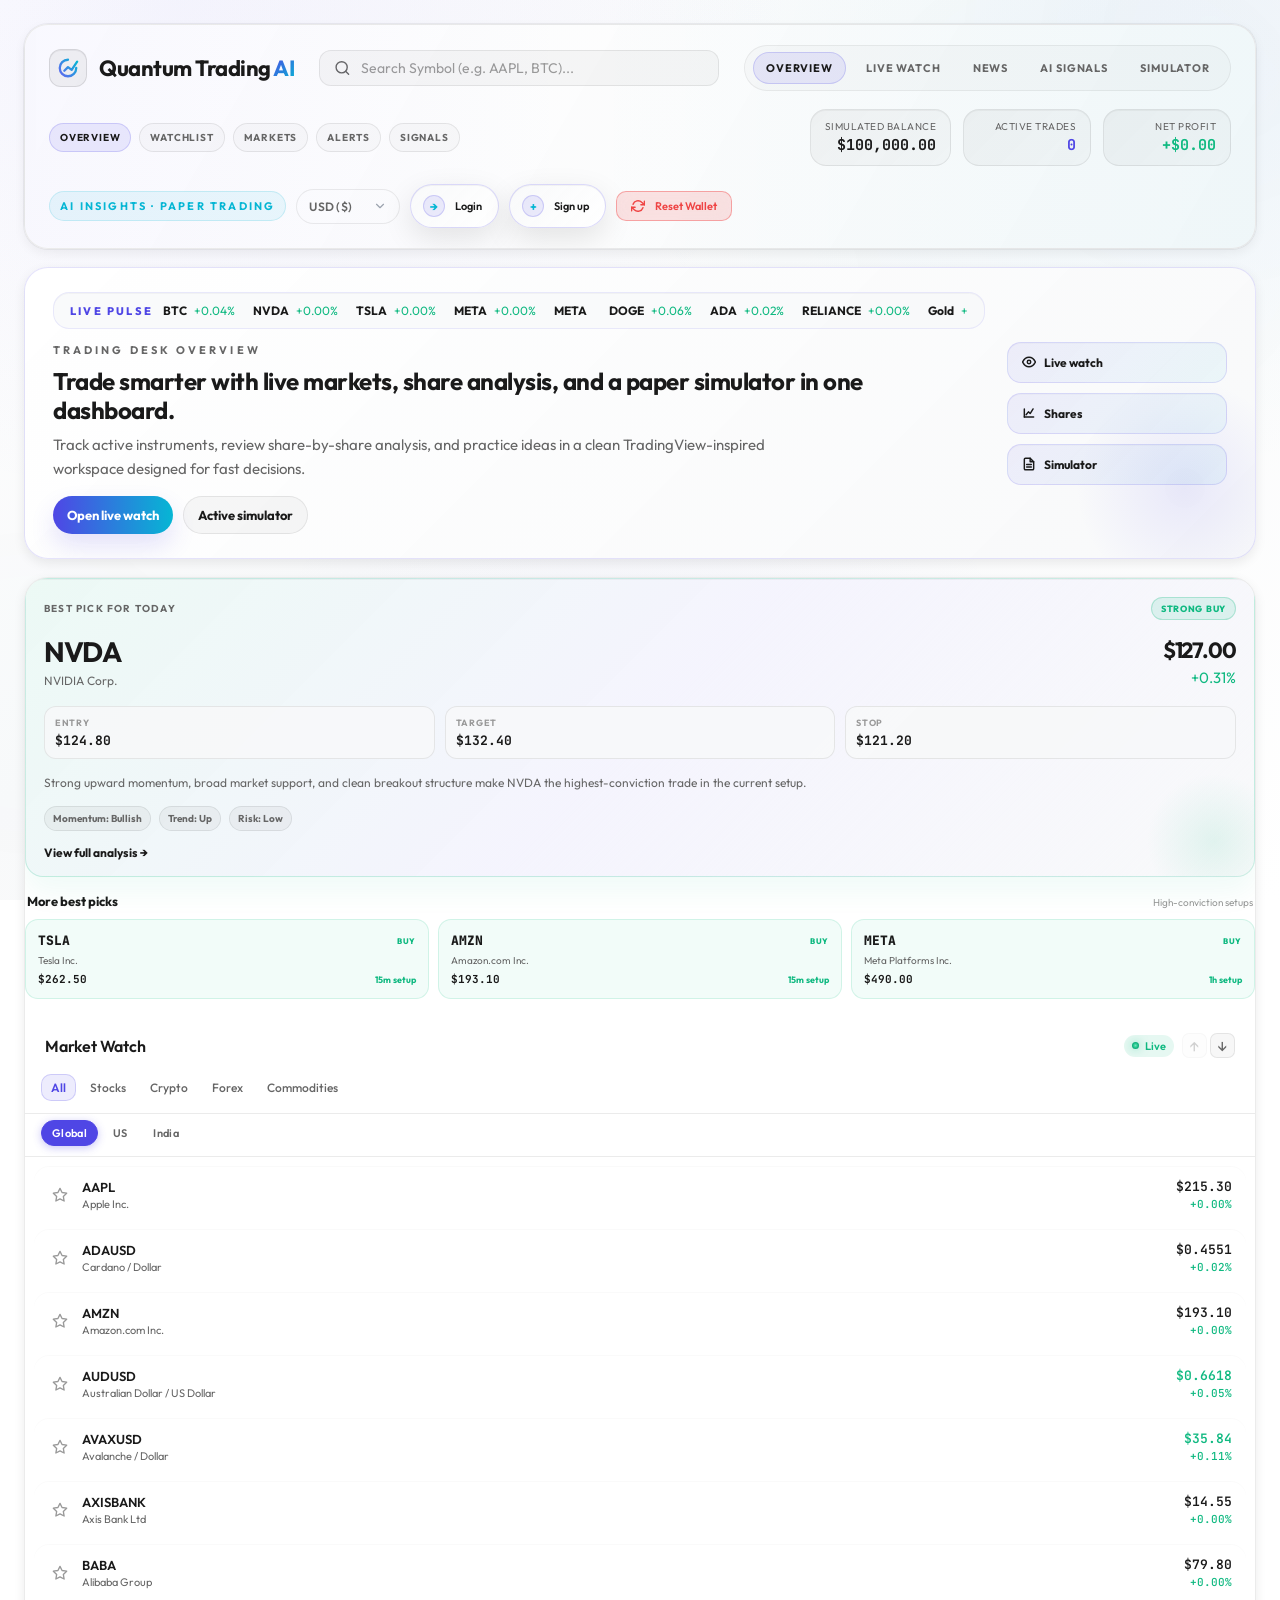
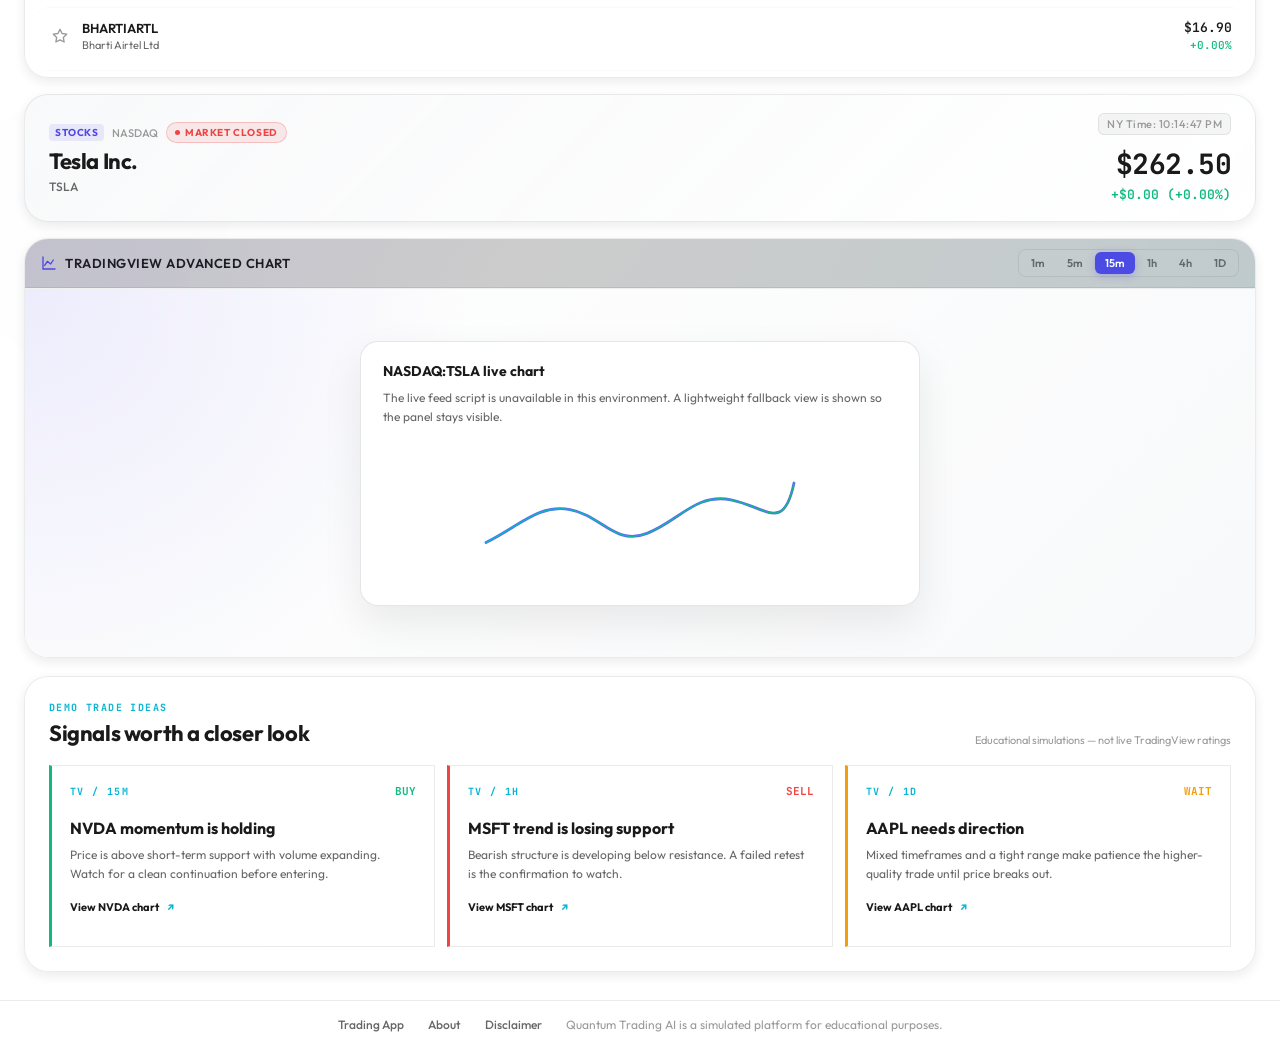
==== commit f5e2c72b: "Enhance navigation accessibility by adding aria attributes and updating structure" ====
--- a/index.html
+++ b/index.html
@@ -49,20 +49,20 @@
             </div>
 
             <nav class="header-nav" aria-label="Main navigation">
-                <a class="nav-link active" href="index.html">Overview</a>
+                <a class="nav-link active" href="index.html" aria-current="page">Overview</a>
                 <a class="nav-link" href="live-watchlist.html">Live Watch</a>
                 <a class="nav-link" href="news.html">News</a>
                 <a class="nav-link" href="ai-signals.html">AI Signals</a>
                 <a class="nav-link" href="simulator.html">Simulator</a>
             </nav>
 
-            <div class="market-toolbar-tabs" aria-label="Trading tabs">
-                <button class="toolbar-tab active" type="button">Overview</button>
+            <nav class="market-toolbar-tabs" aria-label="Trading sections">
+                <a class="toolbar-tab active" href="index.html" aria-current="page">Overview</a>
                 <a class="toolbar-tab" href="watchlist.html">Watchlist</a>
                 <a class="toolbar-tab" href="markets.html">Markets</a>
                 <a class="toolbar-tab" href="alerts.html">Alerts</a>
-                <button class="toolbar-tab" type="button">Signals</button>
-            </div>
+                <a class="toolbar-tab" href="ai-signals.html">Signals</a>
+            </nav>
 
             <div class="header-stats">
                 <div class="stat-card">
--- a/style.css
+++ b/style.css
@@ -13,21 +13,21 @@
 }
 
 :root {
-    /* Color Palette */
-    --bg-darker: #0B0F19;
-    --bg-dark: #111827;
-    --bg-card: rgba(17, 24, 39, 0.8);
-    --bg-card-hover: rgba(30, 41, 59, 0.8);
-
-    --border-color: rgba(255, 255, 255, 0.08);
-    --border-hover: rgba(99, 102, 241, 0.35);
-
-    --text-primary: #F9FAFB;
-    --text-secondary: #9CA3AF;
-    --text-muted: #6B7280;
-
-    /* Neon Signals */
-    --color-buy: #10B981; /* Maintained for high-visibility signals */
+    /* Clean Black and White Professional Palette */
+    --bg-darker: #FFFFFF;
+    --bg-dark: #F8F9FA;
+    --bg-card: rgba(255, 255, 255, 0.95);
+    --bg-card-hover: rgba(248, 249, 250, 0.98);
+
+    --border-color: rgba(0, 0, 0, 0.08);
+    --border-hover: rgba(0, 0, 0, 0.15);
+
+    --text-primary: #1A1A1A;
+    --text-secondary: #666666;
+    --text-muted: #999999;
+
+    /* Classic market signals */
+    --color-buy: #10B981;
     --color-buy-rgb: 16, 185, 129;
     --color-strong-buy: #059669;
     --color-sell: #EF4444;
@@ -36,13 +36,13 @@
     --color-neutral: #F59E0B;
     --color-neutral-rgb: 245, 158, 11;
 
-    --color-indigo: #6366F1;
-    --color-indigo-rgb: 99, 102, 241;
+    --color-indigo: #4F46E5;
+    --color-indigo-rgb: 79, 70, 229;
     --color-cyan: #06B6D4;
     --color-cyan-rgb: 6, 182, 212;
 
-    --shadow-soft: 0 18px 45px rgba(0, 0, 0, 0.25);
-    --shadow-glow: 0 0 0 1px rgba(255, 255, 255, 0.08), 0 16px 42px rgba(99, 102, 241, 0.2);
+    --shadow-soft: 0 4px 12px rgba(0, 0, 0, 0.08);
+    --shadow-glow: 0 0 0 1px rgba(0, 0, 0, 0.05), 0 4px 12px rgba(0, 0, 0, 0.06);
 
     /* Transition speeds */
     --transition-fast: 0.2s cubic-bezier(0.4, 0, 0.2, 1);
@@ -52,9 +52,11 @@
 body {
     background-color: var(--bg-darker);
     background-image:
-        radial-gradient(circle at top left, rgba(var(--color-indigo-rgb), 0.16), transparent 32%),
-        radial-gradient(circle at 85% 0%, rgba(var(--color-cyan-rgb), 0.14), transparent 24%),
-        linear-gradient(135deg, var(--bg-darker) 0%, var(--bg-dark) 45%, var(--bg-darker) 100%);
+        radial-gradient(ellipse at 14% 0%, rgba(79, 70, 229, 0.06), transparent 40%),
+        radial-gradient(ellipse at 90% 8%, rgba(6, 182, 212, 0.04), transparent 35%),
+        radial-gradient(ellipse at 50% 100%, rgba(79, 70, 229, 0.04), transparent 48%),
+        linear-gradient(145deg, #FFFFFF 0%, #F8F9FA 45%, #FFFFFF 100%);
+    background-size: auto;
     color: var(--text-primary);
     overflow-x: hidden;
     font-size: 15px;
@@ -63,40 +65,40 @@
     background-attachment: fixed;
 }
 
+/* Smooth ambient light creates a clean professional backdrop */
 body::before,
 body::after {
     content: "";
     position: fixed;
     border-radius: 50%;
-    filter: blur(40px);
-    opacity: 0.5;
     pointer-events: none;
-    animation: floatOrb 10s ease-in-out infinite alternate;
+    filter: blur(120px);
+    opacity: 0.15;
     z-index: 0;
+    animation: floatOrb 14s ease-in-out infinite alternate;
 }
 
 body::before {
-    width: 320px;
-    height: 320px;
-    top: -80px;
-    right: -80px;
-    background: rgba(99, 102, 241, 0.16);
+    width: 340px;
+    height: 340px;
+    top: -130px;
+    right: -100px;
+    background: rgba(79, 70, 229, 0.15);
 }
 
 body::after {
-    width: 260px;
-    height: 260px;
-    bottom: 20px;
-    left: -90px;
-    background: rgba(6, 182, 212, 0.14);
-    animation-delay: -4s;
-}
-
-/* Background Glowing Accents */
+    width: 270px;
+    height: 270px;
+    bottom: 8%;
+    left: -100px;
+    background: rgba(6, 182, 212, 0.1);
+    animation-delay: -5s;
+}
+
 .bg-glow {
     position: absolute;
-    width: 600px;
-    height: 600px;
+    width: 580px;
+    height: 580px;
     border-radius: 50%;
     filter: blur(150px);
     opacity: 0.08;
@@ -105,19 +107,19 @@
 }
 
 .bg-glow-1 {
-    background: radial-gradient(circle, var(--color-indigo) 0%, transparent 70%);
+    background: radial-gradient(circle, rgba(79, 70, 229, 0.3) 0%, transparent 70%);
     top: -100px;
     right: -100px;
 }
 
 .bg-glow-2 {
-    background: radial-gradient(circle, var(--color-cyan) 0%, transparent 70%);
+    background: radial-gradient(circle, rgba(6, 182, 212, 0.2) 0%, transparent 70%);
     bottom: 20%;
     left: -200px;
 }
 
 .bg-glow-3 {
-    background: radial-gradient(circle, var(--color-buy) 0%, transparent 70%);
+    background: radial-gradient(circle, rgba(16, 185, 129, 0.15) 0%, transparent 70%);
     top: 40%;
     right: 15%;
 }
@@ -128,14 +130,14 @@
     height: 10px;
 }
 ::-webkit-scrollbar-track {
-    background: rgba(255, 255, 255, 0.05); /* Subtle light track for dark theme */
+    background: rgba(0, 0, 0, 0.05); /* Subtle track for light theme */
 }
 ::-webkit-scrollbar-thumb {
-    background: rgba(255, 255, 255, 0.2); /* More visible light thumb */
+    background: rgba(0, 0, 0, 0.25); /* Dark thumb */
     border-radius: 4px;
 }
 ::-webkit-scrollbar-thumb:hover {
-    background: rgba(255, 255, 255, 0.4); /* Lighter thumb on hover */
+    background: rgba(0, 0, 0, 0.4); /* Darker thumb on hover */
 }
 
 /* Helper Utilities */
@@ -174,7 +176,7 @@
     border-radius: 12px;
     overflow: hidden;
     border: 1px solid var(--border-color);
-    background: rgba(11, 15, 25, 0.8);
+    background: rgba(255, 255, 255, 0.9);
     height: 46px;
     z-index: 10;
 }
@@ -185,14 +187,14 @@
     align-items: center;
     justify-content: space-between;
     flex-wrap: wrap;
-    padding: 20px 24px; /* Glassmorphic Header */
-    border: 1px solid rgba(99, 102, 241, 0.12);
+    padding: 20px 24px;
+    border: 1px solid var(--border-color);
     border-radius: 24px;
     backdrop-filter: blur(20px) saturate(180%);
     -webkit-backdrop-filter: blur(20px) saturate(180%);
     box-shadow: var(--shadow-glow);
     gap: 18px;
-    background: linear-gradient(120deg, rgba(11, 15, 25, 0.9), rgba(17, 24, 39, 0.95));
+    background: linear-gradient(120deg, rgba(255, 255, 255, 0.95), rgba(248, 249, 250, 0.98));
     position: relative;
     overflow: hidden;
     animation: fadeUp 0.6s ease both;
@@ -202,7 +204,7 @@
     content: "";
     position: absolute;
     inset: 0;
-    background: linear-gradient(90deg, rgba(99, 102, 241, 0.12), transparent 45%, rgba(6, 182, 212, 0.12));
+    background: linear-gradient(90deg, rgba(79, 70, 229, 0.04), transparent 45%, rgba(6, 182, 212, 0.04));
     pointer-events: none;
 }
 
@@ -220,10 +222,10 @@
     display: flex;
     align-items: center;
     justify-content: center;
-    background: rgba(255, 255, 255, 0.08);
-    border: 1px solid rgba(255, 255, 255, 0.08);
+    background: rgba(0, 0, 0, 0.05);
+    border: 1px solid rgba(0, 0, 0, 0.1);
     border-radius: 12px;
-    box-shadow: inset 0 1px 0 rgba(255, 255, 255, 0.08);
+    box-shadow: inset 0 1px 0 rgba(0, 0, 0, 0.05);
 }
 
 .logo-icon svg {
@@ -265,8 +267,8 @@
     letter-spacing: 0.2em;
     text-transform: uppercase;
     color: var(--color-cyan);
-    background: rgba(6, 182, 212, 0.12);
-    border: 1px solid rgba(6, 182, 212, 0.24);
+    background: rgba(6, 182, 212, 0.08);
+    border: 1px solid rgba(6, 182, 212, 0.16);
     position: relative;
     z-index: 1;
 }
@@ -280,9 +282,9 @@
 .search-box {
     display: flex;
     align-items: center;
-    background: rgba(255, 255, 255, 0.04);
+    background: rgba(0, 0, 0, 0.03);
     border: 1px solid var(--border-color);
-    border-radius: 12px; /* Softer corners */
+    border-radius: 12px;
     padding: 8px 14px;
     gap: 10px;
     transition: var(--transition-fast);
@@ -290,8 +292,8 @@
 
 .search-box:focus-within {
     border-color: var(--border-hover);
-    background: rgba(255, 255, 255, 0.06); /* Subtle background change */
-    box-shadow: 0 0 12px rgba(99, 102, 241, 0.15);
+    background: rgba(0, 0, 0, 0.05);
+    box-shadow: 0 0 12px rgba(79, 70, 229, 0.1);
 }
 
 .search-icon {
@@ -324,8 +326,8 @@
     z-index: 1;
     padding: 6px 8px;
     border-radius: 999px;
-    background: rgba(255, 255, 255, 0.02);
-    border: 1px solid rgba(255, 255, 255, 0.05);
+    background: rgba(0, 0, 0, 0.02);
+    border: 1px solid rgba(0, 0, 0, 0.06);
 }
 
 .nav-link {
@@ -345,9 +347,9 @@
 
 .nav-link:hover,
 .nav-link.active {
-    background: rgba(99, 102, 241, 0.12);
+    background: rgba(79, 70, 229, 0.1);
     color: var(--text-primary);
-    border: 1px solid rgba(99, 102, 241, 0.28);
+    border: 1px solid rgba(79, 70, 229, 0.2);
 }
 
 .market-toolbar-tabs {
@@ -361,8 +363,8 @@
 
 .toolbar-tab {
     text-decoration: none;
-    border: 1px solid rgba(255, 255, 255, 0.08);
-    background: rgba(255, 255, 255, 0.02);
+    border: 1px solid rgba(0, 0, 0, 0.08);
+    background: rgba(0, 0, 0, 0.02);
     color: var(--text-secondary);
     border-radius: 999px;
     font-size: 10px;
@@ -374,42 +376,10 @@
     transition: all 0.2s ease;
 }
 
-/* Dedicated saved watchlist */
-.watchlist-page { min-height: 100vh; }
-.watchlist-shell { max-width: 1080px; margin: 0 auto; padding: 40px 20px 56px; }
-.watchlist-page-header { display: flex; justify-content: space-between; align-items: center; gap: 24px; padding: 28px; margin-bottom: 20px; }
-.watchlist-page-header h1 { font-size: clamp(2rem, 4vw, 3.3rem); letter-spacing: -0.06em; margin: 8px 0; }
-.watchlist-page-header p:not(.hero-eyebrow) { color: var(--text-secondary); }
-.watchlist-page-actions { display: flex; flex-wrap: wrap; gap: 10px; }
-.watchlist-page-panel { padding: 24px; }
-.watchlist-page-toolbar { display: flex; justify-content: space-between; align-items: center; gap: 20px; padding-bottom: 18px; border-bottom: 1px solid var(--border-color); }
-.watchlist-page-toolbar h2 { font-size: 24px; margin-bottom: 4px; }.watchlist-page-toolbar p { color: var(--text-secondary); font-size: 13px; }
-.watchlist-page-search { max-width: 300px; width: 100%; }
-.saved-watchlist { display: grid; gap: 10px; margin-top: 18px; }
-.saved-watchlist-item { display: grid; grid-template-columns: minmax(160px, 1fr) 120px 120px 90px auto; align-items: center; gap: 16px; padding: 16px; border: 1px solid rgba(255,255,255,.08); border-radius: 14px; background: rgba(255,255,255,.025); }
-.saved-watchlist-item__asset { display: flex; flex-direction: column; gap: 4px; color: var(--text-secondary); font-size: 13px; }.saved-watchlist-item__symbol { color: var(--text-primary); font: 700 15px 'JetBrains Mono', monospace; }
-.watchlist-remove { border: 0; background: transparent; color: var(--text-secondary); cursor: pointer; font: inherit; }.watchlist-remove:hover { color: var(--color-sell); }
-.watchlist-empty { padding: 36px; color: var(--text-secondary); text-align: center; }
-@media (max-width: 700px) { .watchlist-page-header, .watchlist-page-toolbar { align-items: flex-start; flex-direction: column; }.saved-watchlist-item { grid-template-columns: 1fr 1fr; gap: 12px; }.saved-watchlist-item__asset { grid-column: 1 / -1; }.watchlist-page-search { max-width: none; } }
-
-/* Markets overview */
-.markets-page { min-height: 100vh; }.markets-shell { max-width: 1180px; margin: 0 auto; padding: 40px 20px 56px; }
-.markets-page-header { display: flex; justify-content: space-between; align-items: center; gap: 24px; padding: 28px; margin-bottom: 20px; }.markets-page-header h1 { font-size: clamp(2rem, 4vw, 3.3rem); letter-spacing: -.06em; margin: 8px 0; }.markets-page-header p:not(.hero-eyebrow), .markets-panel-header p { color: var(--text-secondary); }
-.markets-header-actions { display: flex; align-items: center; flex-wrap: wrap; gap: 12px; }.markets-summary { display: grid; grid-template-columns: repeat(4, 1fr); gap: 14px; margin-bottom: 20px; }.markets-summary-card { padding: 18px; display: flex; flex-direction: column; gap: 7px; }.markets-summary-card span { color: var(--text-secondary); font-size: 12px; }.markets-summary-card strong { font-size: 23px; }
-.markets-panel { padding: 24px; }.markets-panel-header { display: flex; align-items: center; justify-content: space-between; gap: 18px; padding-bottom: 18px; border-bottom: 1px solid var(--border-color); }.markets-panel-header h2 { font-size: 24px; margin-bottom: 4px; }.markets-filters { display: flex; flex-wrap: wrap; gap: 8px; }.market-filter { border: 1px solid rgba(255,255,255,.1); border-radius: 999px; padding: 8px 11px; color: var(--text-secondary); background: rgba(255,255,255,.03); cursor: pointer; font: 700 10px Outfit, sans-serif; letter-spacing: .08em; text-transform: uppercase; }.market-filter.active, .market-filter:hover { background: rgba(99,102,241,.14); border-color: rgba(99,102,241,.4); color: var(--text-primary); }
-.markets-grid { display: grid; grid-template-columns: repeat(3, 1fr); gap: 14px; margin-top: 18px; }.market-quote-card { display: flex; flex-direction: column; gap: 7px; padding: 17px; border: 1px solid rgba(255,255,255,.08); border-radius: 14px; background: rgba(255,255,255,.025); color: var(--text-secondary); text-decoration: none; transition: .2s ease; }.market-quote-card:hover { transform: translateY(-2px); border-color: rgba(99,102,241,.4); background: rgba(99,102,241,.08); }.market-quote-card__top { display: flex; justify-content: space-between; font: 700 12px 'JetBrains Mono', monospace; }.market-quote-card__category { color: var(--color-cyan); font: 700 10px Outfit, sans-serif; letter-spacing: .1em; text-transform: uppercase; }.market-quote-card strong { color: var(--text-primary); font: 700 16px 'JetBrains Mono', monospace; }.market-quote-card b { color: var(--text-primary); font: 700 18px 'JetBrains Mono', monospace; margin-top: 5px; }
-@media (max-width: 800px) { .markets-summary, .markets-grid { grid-template-columns: repeat(2, 1fr); }.markets-page-header, .markets-panel-header { align-items: flex-start; flex-direction: column; } } @media (max-width: 480px) { .markets-summary, .markets-grid { grid-template-columns: 1fr; } }
-
-/* Alert center */
-.alerts-page { min-height: 100vh; }.alerts-shell { max-width: 1080px; margin: 0 auto; padding: 40px 20px 56px; }.alerts-page-header { display: flex; justify-content: space-between; align-items: center; gap: 22px; padding: 28px; margin-bottom: 20px; }.alerts-page-header h1 { margin: 8px 0; font-size: clamp(2rem, 4vw, 3.3rem); letter-spacing: -.06em; }.alerts-page-header p:not(.hero-eyebrow), .alert-form-note { color: var(--text-secondary); }
-.alerts-layout { display: grid; grid-template-columns: minmax(270px, .75fr) 1.25fr; gap: 20px; }.alert-form-panel, .alerts-list-panel { padding: 24px; }.alert-form-panel h2, .alerts-list-header h2 { font-size: 24px; margin-top: 5px; }.alert-form { display: grid; gap: 15px; margin-top: 22px; }.alert-form label { display: grid; gap: 7px; color: var(--text-secondary); font-size: 12px; font-weight: 700; letter-spacing: .04em; text-transform: uppercase; }.alert-form input, .alert-form select { width: 100%; border: 1px solid rgba(255,255,255,.12); border-radius: 10px; background: rgba(255,255,255,.04); color: var(--text-primary); padding: 11px 12px; font: 14px 'JetBrains Mono', monospace; }.alert-form select option { color: #111827; }.alert-form-note { font-size: 12px; line-height: 1.5; margin-top: 15px; }
-.alerts-list-header { display: flex; justify-content: space-between; align-items: center; padding-bottom: 18px; border-bottom: 1px solid var(--border-color); }.alerts-count, .alert-status { border-radius: 999px; background: rgba(16,185,129,.12); color: var(--color-buy); padding: 7px 10px; font-size: 11px; font-weight: 700; }.alerts-list { display: grid; gap: 10px; margin-top: 18px; }.alert-item { display: flex; align-items: center; gap: 13px; border: 1px solid rgba(255,255,255,.08); border-radius: 14px; background: rgba(255,255,255,.025); padding: 14px; }.alert-item__icon { display: grid; place-items: center; width: 35px; height: 35px; border-radius: 10px; background: rgba(99,102,241,.16); color: var(--color-cyan); font-size: 20px; }.alert-item__body { display: flex; flex: 1; flex-direction: column; gap: 3px; color: var(--text-secondary); font-size: 13px; }.alert-item__body strong { color: var(--text-primary); font: 700 15px 'JetBrains Mono', monospace; }.alert-item__body small { color: var(--text-muted); }.alert-remove { border: 0; background: transparent; color: var(--text-secondary); cursor: pointer; font: inherit; }.alert-remove:hover { color: var(--color-sell); }.alerts-empty { color: var(--text-secondary); text-align: center; padding: 45px 15px; }
-@media (max-width: 760px) { .alerts-layout { grid-template-columns: 1fr; }.alerts-page-header { align-items: flex-start; flex-direction: column; }.alert-item { flex-wrap: wrap; }.alert-item__body { min-width: 150px; }.alert-status { margin-left: 48px; } }
-
 .toolbar-tab.active,
 .toolbar-tab:hover {
-    background: rgba(99, 102, 241, 0.14);
-    border-color: rgba(99, 102, 241, 0.28);
+    background: rgba(79, 70, 229, 0.1);
+    border-color: rgba(79, 70, 229, 0.2);
     color: var(--text-primary);
 }
 
@@ -418,23 +388,39 @@
     gap: 12px;
     position: relative;
     z-index: 1;
+    animation: fadeUp 0.7s ease 0.15s both;
 }
 
 .stat-card {
-    background: linear-gradient(135deg, rgba(255, 255, 255, 0.08), rgba(255, 255, 255, 0.03));
-    border: 1px solid rgba(255, 255, 255, 0.08);
+    background: linear-gradient(135deg, rgba(0, 0, 0, 0.04), rgba(0, 0, 0, 0.02));
+    border: 1px solid rgba(0, 0, 0, 0.08);
     border-radius: 16px;
     padding: 10px 14px;
     min-width: 128px;
     text-align: right;
     transition: transform 0.2s ease, border-color 0.2s ease, box-shadow 0.2s ease;
-    box-shadow: inset 0 1px 0 rgba(255, 255, 255, 0.04);
-}
+    box-shadow: inset 0 1px 0 rgba(0, 0, 0, 0.04);
+    animation: statFloat 6s ease-in-out infinite;
+}
+
+.stat-card:nth-child(2) { animation-delay: 0.35s; }
+.stat-card:nth-child(3) { animation-delay: 0.7s; }
 
 .stat-card:hover {
     transform: translateY(-2px);
-    border-color: rgba(99, 102, 241, 0.4);
-    box-shadow: 0 10px 24px rgba(99, 102, 241, 0.14);
+    border-color: rgba(79, 70, 229, 0.2);
+    box-shadow: 0 10px 24px rgba(79, 70, 229, 0.1);
+}
+
+@keyframes statFloat {
+    0%, 100% {
+        transform: translateY(0px);
+        box-shadow: inset 0 1px 0 rgba(0, 0, 0, 0.04), 0 0 0 rgba(79, 70, 229, 0.1);
+    }
+    50% {
+        transform: translateY(-4px);
+        box-shadow: inset 0 1px 0 rgba(0, 0, 0, 0.04), 0 12px 22px rgba(79, 70, 229, 0.1);
+    }
 }
 
 .stat-label {
@@ -467,8 +453,8 @@
 
 .card:hover {
     transform: translateY(-2px);
-    box-shadow: 0 20px 46px rgba(15, 23, 42, 0.12);
-    border-color: rgba(99, 102, 241, 0.2);
+    box-shadow: 0 20px 46px rgba(0, 0, 0, 0.08);
+    border-color: rgba(79, 70, 229, 0.2);
 }
 
 .hero-strip {
@@ -479,8 +465,8 @@
     padding: 24px 28px;
     position: relative;
     overflow: hidden;
-    background: linear-gradient(135deg, rgba(15, 23, 42, 0.9), rgba(17, 24, 39, 0.82));
-    border: 1px solid rgba(99, 102, 241, 0.18);
+    background: linear-gradient(135deg, rgba(255, 255, 255, 0.95), rgba(248, 249, 250, 0.98));
+    border: 1px solid rgba(79, 70, 229, 0.15);
 }
 
 .hero-content {
@@ -494,7 +480,7 @@
     inset: auto -40px -40px auto;
     width: 220px;
     height: 220px;
-    background: radial-gradient(circle, rgba(99, 102, 241, 0.18), transparent 70%);
+    background: radial-gradient(circle, rgba(79, 70, 229, 0.1), transparent 70%);
     pointer-events: none;
 }
 
@@ -546,12 +532,12 @@
 .hero-cta--primary {
     color: white;
     background: linear-gradient(90deg, var(--color-indigo), var(--color-cyan));
-    box-shadow: 0 12px 24px rgba(99, 102, 241, 0.18);
+    box-shadow: 0 12px 24px rgba(79, 70, 229, 0.15);
 }
 
 .hero-cta--secondary {
     color: var(--text-primary);
-    background: rgba(255, 255, 255, 0.05);
+    background: rgba(0, 0, 0, 0.03);
     border: 1px solid var(--border-color);
 }
 
@@ -570,7 +556,7 @@
     gap: 12px;
     padding: 16px 18px;
     margin-top: 0;
-    background: rgba(15, 23, 42, 0.72);
+    background: rgba(248, 249, 250, 0.8);
 }
 
 .market-card {
@@ -579,8 +565,8 @@
     gap: 7px;
     padding: 14px 16px;
     border-radius: 16px;
-    border: 1px solid rgba(255,255,255,0.08);
-    background: rgba(255,255,255,0.025);
+    border: 1px solid rgba(0, 0, 0, 0.08);
+    background: rgba(255, 255, 255, 0.9);
 }
 
 .market-card__label {
@@ -614,8 +600,8 @@
     gap: 8px;
     padding: 12px 14px;
     border-radius: 14px;
-    background: linear-gradient(135deg, rgba(99, 102, 241, 0.12), rgba(6, 182, 212, 0.08));
-    border: 1px solid rgba(99, 102, 241, 0.2);
+    background: linear-gradient(135deg, rgba(79, 70, 229, 0.08), rgba(6, 182, 212, 0.06));
+    border: 1px solid rgba(79, 70, 229, 0.15);
     color: var(--text-primary);
     font-size: 12px;
     font-weight: 700;
@@ -623,14 +609,14 @@
     transition: all 0.2s ease;
     opacity: 0;
     animation: fadeUp 0.5s ease-out forwards;
-    box-shadow: inset 0 1px 0 rgba(255,255,255,0.03);
+    box-shadow: inset 0 1px 0 rgba(0, 0, 0, 0.02);
 }
 
 .hero-pill:hover {
-    background: linear-gradient(135deg, rgba(99, 102, 241, 0.18), rgba(6, 182, 212, 0.12));
-    border-color: rgba(99, 102, 241, 0.32);
+    background: linear-gradient(135deg, rgba(79, 70, 229, 0.12), rgba(6, 182, 212, 0.1));
+    border-color: rgba(79, 70, 229, 0.25);
     transform: translateY(-1px);
-    box-shadow: 0 10px 20px rgba(99, 102, 241, 0.12);
+    box-shadow: 0 10px 20px rgba(79, 70, 229, 0.1);
 }
 
 .hero-pills .hero-pill:nth-child(1) {
@@ -651,11 +637,11 @@
     gap: 10px;
     padding: 10px 16px;
     margin: 0 0 12px;
-    border: 1px solid rgba(99, 102, 241, 0.12);
-    border-radius: 16px; /* Market Ticker */
-    background: rgba(0, 0, 0, 0.2);
+    border: 1px solid rgba(79, 70, 229, 0.1);
+    border-radius: 16px;
+    background: rgba(248, 249, 250, 0.8);
     overflow: hidden;
-    box-shadow: inset 0 1px 0 rgba(255, 255, 255, 0.07);
+    box-shadow: inset 0 1px 0 rgba(0, 0, 0, 0.03);
 }
 
 .market-ticker__label {
@@ -725,7 +711,7 @@
     border: 1px solid var(--border-color);
     border-radius: 7px;
     color: var(--text-secondary);
-    background: rgba(255, 255, 255, 0.04);
+    background: rgba(0, 0, 0, 0.03);
     font-size: 16px;
     line-height: 1;
     cursor: pointer;
@@ -734,8 +720,8 @@
 
 .watchlist-scroll-button:hover:not(:disabled) {
     color: var(--text-primary);
-    background: rgba(99, 102, 241, 0.15);
-    border-color: rgba(99, 102, 241, 0.35);
+    background: rgba(79, 70, 229, 0.1);
+    border-color: rgba(79, 70, 229, 0.25);
 }
 
 .watchlist-scroll-button:disabled {
@@ -803,14 +789,14 @@
     padding: 18px;
     border: 1px solid var(--border-color);
     border-left: 3px solid var(--color-buy);
-    background: rgba(255, 255, 255, 0.035);
+    background: rgba(255, 255, 255, 0.8);
     transition: transform var(--transition-fast), background var(--transition-fast), border-color var(--transition-fast);
 }
 
 .signal-post:hover {
     transform: translateY(-3px);
-    background: rgba(255, 255, 255, 0.06);
-    border-color: rgba(255, 255, 255, 0.18);
+    background: rgba(248, 249, 250, 0.95);
+    border-color: rgba(0, 0, 0, 0.12);
 }
 
 .signal-post--sell { border-left-color: var(--color-sell); }
@@ -864,9 +850,22 @@
     padding: 18px 18px 16px;
     margin: 0 0 16px;
     border-radius: 18px;
-    background: linear-gradient(135deg, rgba(16, 185, 129, 0.12), rgba(99, 102, 241, 0.09));
-    border: 1px solid rgba(16, 185, 129, 0.28);
-    box-shadow: inset 0 1px 0 rgba(255,255,255,0.06);
+    background: linear-gradient(135deg, rgba(16, 185, 129, 0.08), rgba(79, 70, 229, 0.06), rgba(248, 249, 250, 0.95));
+    border: 1px solid rgba(16, 185, 129, 0.2);
+    box-shadow: inset 0 1px 0 rgba(0, 0, 0, 0.04), 0 16px 28px rgba(16, 185, 129, 0.06);
+    position: relative;
+    overflow: hidden;
+}
+
+.best-pick-card::before {
+    content: "";
+    position: absolute;
+    inset: auto -30px -35px auto;
+    width: 140px;
+    height: 140px;
+    border-radius: 50%;
+    background: radial-gradient(circle, rgba(16, 185, 129, 0.1), transparent 68%);
+    pointer-events: none;
 }
 
 .best-pick-card__top,
@@ -887,9 +886,9 @@
 }
 
 .best-pick-card__badge {
-    background: rgba(16, 185, 129, 0.18);
+    background: rgba(16, 185, 129, 0.12);
     color: var(--color-buy);
-    border: 1px solid rgba(16, 185, 129, 0.3);
+    border: 1px solid rgba(16, 185, 129, 0.25);
     border-radius: 999px;
     padding: 5px 9px;
     font-size: 9px;
@@ -921,11 +920,60 @@
     letter-spacing: -0.05em;
 }
 
+.best-pick-card__stats {
+    display: grid;
+    grid-template-columns: repeat(3, minmax(0, 1fr));
+    gap: 10px;
+    padding-top: 4px;
+}
+
+.best-pick-card__stat {
+    display: flex;
+    flex-direction: column;
+    gap: 4px;
+    padding: 10px 10px 9px;
+    border-radius: 12px;
+    border: 1px solid rgba(0, 0, 0, 0.08);
+    background: rgba(248, 249, 250, 0.9);
+}
+
+.best-pick-card__stat span {
+    color: var(--text-muted);
+    font-size: 9px;
+    font-weight: 700;
+    letter-spacing: 0.08em;
+    text-transform: uppercase;
+}
+
+.best-pick-card__stat strong {
+    color: var(--text-primary);
+    font-size: 13px;
+    font-family: 'JetBrains Mono', monospace;
+}
+
 .best-pick-card__summary {
     margin: 0;
     color: var(--text-secondary);
     font-size: 12px;
     line-height: 1.6;
+}
+
+.best-pick-card__meta {
+    display: flex;
+    flex-wrap: wrap;
+    gap: 8px;
+}
+
+.best-pick-card__meta span {
+    display: inline-flex;
+    align-items: center;
+    padding: 5px 8px;
+    border-radius: 999px;
+    background: rgba(0, 0, 0, 0.04);
+    border: 1px solid rgba(0, 0, 0, 0.08);
+    color: var(--text-secondary);
+    font-size: 10px;
+    font-weight: 700;
 }
 
 .best-pick-card__link {
@@ -936,6 +984,93 @@
     font-weight: 700;
 }
 
+.more-best-picks {
+    margin: 0 0 18px;
+}
+
+.more-best-picks__header {
+    display: flex;
+    align-items: baseline;
+    justify-content: space-between;
+    gap: 12px;
+    margin: 0 2px 10px;
+}
+
+.more-best-picks__header h2 {
+    margin: 0;
+    font-size: 13px;
+}
+
+.more-best-picks__header span {
+    color: var(--text-muted);
+    font-size: 10px;
+}
+
+.more-best-picks__list {
+    display: grid;
+    grid-template-columns: repeat(3, minmax(0, 1fr));
+    gap: 9px;
+}
+
+.best-pick-mini-card {
+    display: flex;
+    flex-direction: column;
+    gap: 5px;
+    min-width: 0;
+    padding: 12px;
+    border: 1px solid rgba(16, 185, 129, 0.15);
+    border-radius: 13px;
+    background: rgba(16, 185, 129, 0.05);
+    color: var(--text-primary);
+    text-decoration: none;
+    transition: transform var(--transition-fast), background var(--transition-fast), border-color var(--transition-fast);
+}
+
+.best-pick-mini-card:hover {
+    transform: translateY(-2px);
+    border-color: rgba(16, 185, 129, 0.35);
+    background: rgba(16, 185, 129, 0.08);
+}
+
+.best-pick-mini-card__top,
+.best-pick-mini-card__details {
+    display: flex;
+    align-items: center;
+    justify-content: space-between;
+    gap: 6px;
+}
+
+.best-pick-mini-card__symbol {
+    font-family: 'JetBrains Mono', monospace;
+    font-size: 13px;
+    font-weight: 800;
+}
+
+.best-pick-mini-card__badge {
+    color: var(--color-buy);
+    font-size: 8px;
+    font-weight: 800;
+    letter-spacing: 0.08em;
+}
+
+.best-pick-mini-card__name {
+    overflow: hidden;
+    color: var(--text-secondary);
+    font-size: 10px;
+    text-overflow: ellipsis;
+    white-space: nowrap;
+}
+
+.best-pick-mini-card__details strong {
+    font-family: 'JetBrains Mono', monospace;
+    font-size: 11px;
+}
+
+.best-pick-mini-card__details span {
+    font-size: 9px;
+    font-weight: 700;
+}
+
 .sidebar-left {
     width: 100%;
 }
@@ -955,6 +1090,7 @@
 }
 
 .live-indicator {
+    position: relative;
     display: flex;
     align-items: center;
     gap: 6px;
@@ -964,29 +1100,62 @@
     background: rgba(16, 185, 129, 0.1);
     padding: 4px 8px;
     border-radius: 20px;
+    overflow: hidden;
+}
+
+.live-indicator::before {
+    content: "";
+    position: absolute;
+    inset: -6px -10px;
+    border-radius: 999px;
+    background: rgba(16, 185, 129, 0.08);
+    opacity: 0;
+    animation: livePulseHalo 2.4s ease-out infinite;
+    pointer-events: none;
 }
 
 .pulse-dot {
-    width: 6px;
-    height: 6px;
-    background: var(--color-buy);
+    position: relative;
+    width: 7px;
+    height: 7px;
+    background: radial-gradient(circle, #6ee7b7 0%, var(--color-buy) 55%, #047857 100%);
     border-radius: 50%;
-    box-shadow: 0 0 0 0 rgba(16, 185, 129, 0.7);
-    animation: pulse 1.6s infinite;
-}
-
-@keyframes pulse {
+    box-shadow: 0 0 10px rgba(16, 185, 129, 0.55);
+    animation: livePulseDot 2.2s ease-in-out infinite;
+    transform-origin: center;
+    will-change: transform, opacity;
+}
+
+@keyframes livePulseDot {
+    0%, 100% {
+        transform: scale(1);
+        opacity: 1;
+        box-shadow: 0 0 8px rgba(16, 185, 129, 0.5);
+    }
+    45% {
+        transform: scale(1.18);
+        opacity: 1;
+        box-shadow: 0 0 12px rgba(16, 185, 129, 0.7);
+    }
+    60% {
+        transform: scale(0.96);
+        opacity: 0.9;
+        box-shadow: 0 0 0 rgba(16, 185, 129, 0);
+    }
+}
+
+@keyframes livePulseHalo {
     0% {
-        transform: scale(0.95);
-        box-shadow: 0 0 0 0 rgba(16, 185, 129, 0.7);
+        opacity: 0.7;
+        transform: scale(0.92);
     }
     70% {
-        transform: scale(1);
-        box-shadow: 0 0 0 6px rgba(16, 185, 129, 0);
+        opacity: 0;
+        transform: scale(1.18);
     }
     100% {
-        transform: scale(0.95);
-        box-shadow: 0 0 0 0 rgba(16, 185, 129, 0);
+        opacity: 0;
+        transform: scale(1.2);
     }
 }
 
@@ -1062,7 +1231,7 @@
     font-size: 12px;
     font-weight: 500;
     padding: 6px 10px;
-    border-radius: 10px; /* Softer corners */
+    border-radius: 10px;
     cursor: pointer;
     white-space: nowrap;
     transition: var(--transition-fast);
@@ -1070,14 +1239,14 @@
 
 .filter-tab:hover {
     color: var(--text-primary);
-    background: rgba(255, 255, 255, 0.04);
+    background: rgba(0, 0, 0, 0.04);
 }
 
 .filter-tab.active {
     color: var(--color-indigo);
-    background: rgba(99, 102, 241, 0.12);
+    background: rgba(79, 70, 229, 0.1);
     font-weight: 600;
-    box-shadow: inset 0 0 0 1px rgba(99, 102, 241, 0.3);
+    box-shadow: inset 0 0 0 1px rgba(79, 70, 229, 0.2);
 }
 
 /* Country tab styling: distinct flag-pill look */
@@ -1095,27 +1264,27 @@
 }
 
 #country-filter-container .filter-tab:hover {
-    border-color: rgba(255,255,255,0.1);
-    background: rgba(255,255,255,0.05);
+    border-color: rgba(0, 0, 0, 0.08);
+    background: rgba(0, 0, 0, 0.04);
 }
 
 #country-filter-container .filter-tab.active {
-    color: #ffffff; /* White text for active country tab */
-    background: var(--color-indigo); /* Default active background, fine for dark mode */
-    border-color: var(--color-indigo); /* Default active border */
-    box-shadow: 0 2px 8px rgba(99, 102, 241, 0.35); /* Consistent shadow */
+    color: #ffffff;
+    background: var(--color-indigo);
+    border-color: var(--color-indigo);
+    box-shadow: 0 2px 8px rgba(79, 70, 229, 0.3);
 }
 
 #country-filter-container .filter-tab[data-country="US"].active {
-    background: #3B82F6; /* Tailwind blue-500 */
+    background: #3B82F6;
     border-color: #3B82F6;
-    box-shadow: 0 2px 8px rgba(59, 130, 246, 0.35);
+    box-shadow: 0 2px 8px rgba(59, 130, 246, 0.3);
 }
 
 #country-filter-container .filter-tab[data-country="India"].active {
-    background: #F97316; /* Tailwind orange-500 */
+    background: #F97316;
     border-color: #F97316;
-    box-shadow: 0 2px 8px rgba(249, 115, 22, 0.35);
+    box-shadow: 0 2px 8px rgba(249, 115, 22, 0.3);
 }
 
 .watchlist-list {
@@ -1137,20 +1306,20 @@
     cursor: pointer;
     transition: transform 0.2s ease, background 0.2s ease, border-color 0.2s ease, box-shadow 0.2s ease;
     border: 1px solid transparent;
-    box-shadow: inset 0 1px 0 rgba(255, 255, 255, 0.02);
+    box-shadow: inset 0 1px 0 rgba(0, 0, 0, 0.02);
 }
 
 .watchlist-item:hover {
     transform: translateX(3px);
-    background: var(--bg-card-hover); /* Uses dark theme variable */
-    border-color: rgba(99, 102, 241, 0.18);
-    box-shadow: 0 10px 22px rgba(99, 102, 241, 0.11);
+    background: var(--bg-card-hover);
+    border-color: rgba(79, 70, 229, 0.15);
+    box-shadow: 0 10px 22px rgba(79, 70, 229, 0.1);
 }
 
 .watchlist-item.active {
-    background: linear-gradient(90deg, rgba(99, 102, 241, 0.15), rgba(6, 182, 212, 0.08));
-    border-color: rgba(99, 102, 241, 0.28);
-    box-shadow: 0 10px 24px rgba(99, 102, 241, 0.14);
+    background: linear-gradient(90deg, rgba(79, 70, 229, 0.1), rgba(6, 182, 212, 0.08));
+    border-color: rgba(79, 70, 229, 0.2);
+    box-shadow: 0 10px 24px rgba(79, 70, 229, 0.1);
 }
 
 .watchlist-item-left {
@@ -1236,7 +1405,7 @@
 .loading-spinner {
     width: 24px;
     height: 24px;
-    border: 2px solid rgba(255, 255, 255, 0.1);
+    border: 2px solid rgba(0, 0, 0, 0.1);
     border-top-color: var(--color-indigo);
     border-radius: 50%;
     margin: 32px auto;
@@ -1328,7 +1497,7 @@
     flex-direction: column;
     gap: 7px;
     padding: 18px 22px;
-    background: rgba(17, 24, 39, 0.72);
+    background: rgba(248, 249, 250, 0.9);
 }
 
 .live-summary-item span { color: var(--text-secondary); font-size: 12px; text-transform: uppercase; letter-spacing: 0.08em; }
@@ -1342,11 +1511,11 @@
 .live-search-box { width: min(320px, 100%); }
 .live-share-table-wrap { overflow-x: auto; }
 .live-share-table { width: 100%; border-collapse: collapse; min-width: 700px; }
-.live-share-table th { padding: 14px 22px; color: var(--text-muted); font-size: 11px; font-weight: 600; letter-spacing: 0.12em; text-align: left; text-transform: uppercase; background: rgba(255,255,255,0.025); }
-.live-share-table td { padding: 15px 22px; border-top: 1px solid rgba(255,255,255,0.05); }
+.live-share-table th { padding: 14px 22px; color: var(--text-muted); font-size: 11px; font-weight: 600; letter-spacing: 0.12em; text-align: left; text-transform: uppercase; background: rgba(0, 0, 0, 0.03); }
+.live-share-table td { padding: 15px 22px; border-top: 1px solid rgba(0, 0, 0, 0.05); }
 .live-share-table tbody tr { transition: background 0.2s ease; }
-.live-share-table tbody tr:hover { background: rgba(99, 102, 241, 0.08); }
-.live-share-table tbody tr:focus-visible { outline: 2px solid rgba(99, 102, 241, 0.8); outline-offset: -2px; }
+.live-share-table tbody tr:hover { background: rgba(79, 70, 229, 0.06); }
+.live-share-table tbody tr:focus-visible { outline: 2px solid rgba(79, 70, 229, 0.6); outline-offset: -2px; }
 .share-row { cursor: pointer; }
 .numeric-column { text-align: right !important; }
 .share-identity { display: flex; flex-direction: column; gap: 4px; }
@@ -1360,14 +1529,14 @@
 .live-price, .live-change { font-family: 'JetBrains Mono', monospace; font-size: 13px; }
 .live-price.up, .live-change.up { color: var(--color-buy); }
 .live-price.down, .live-change.down { color: var(--color-sell); }
-.session-bar { display: inline-block; width: 90px; height: 5px; border-radius: 99px; background: rgba(255,255,255,0.08); overflow: hidden; }
+.session-bar { display: inline-block; width: 90px; height: 5px; border-radius: 99px; background: rgba(0, 0, 0, 0.08); overflow: hidden; }
 .session-bar i { display: block; height: 100%; border-radius: inherit; background: linear-gradient(90deg, var(--color-cyan), var(--color-buy)); }
 .live-empty-state { padding: 48px 24px; color: var(--text-secondary); text-align: center; }
 
 .share-analysis-shell { max-width: 1180px; margin: 0 auto; padding: 24px 20px 48px; }
 .share-analysis-header { display: flex; justify-content: space-between; align-items: center; gap: 20px; padding: 24px 26px; margin-bottom: 18px; }
 .share-analysis-header__info { flex: 1; }
-.share-analysis-header__eyebrow { display: inline-block; margin-bottom: 10px; padding: 7px 10px; border-radius: 999px; background: rgba(99, 102, 241, 0.12); color: var(--color-cyan); font-size: 10px; letter-spacing: 0.14em; text-transform: uppercase; font-weight: 700; }
+.share-analysis-header__eyebrow { display: inline-block; margin-bottom: 10px; padding: 7px 10px; border-radius: 999px; background: rgba(79, 70, 229, 0.1); color: var(--color-cyan); font-size: 10px; letter-spacing: 0.14em; text-transform: uppercase; font-weight: 700; }
 .share-analysis-header h1 { font-size: clamp(2rem, 3vw, 3.3rem); letter-spacing: -0.06em; margin-bottom: 8px; }
 .share-analysis-header__meta { display: flex; flex-wrap: wrap; gap: 12px; color: var(--text-secondary); font-size: 13px; }
 .analysis-header-actions { display: flex; gap: 12px; flex-wrap: wrap; }
@@ -1376,30 +1545,30 @@
 .choice-badge.sell { background: rgba(var(--color-sell-rgb), 0.12); color: var(--color-sell); }
 .choice-badge.neutral { background: rgba(var(--color-neutral-rgb), 0.12); color: var(--color-neutral); }
 .share-detail-grid { display: grid; grid-template-columns: 1.3fr 0.7fr; gap: 22px; }
-.analysis-card, .analysis-panel { background: rgba(15, 23, 42, 0.72); border: 1px solid var(--border-color); border-radius: 24px; padding: 24px; box-shadow: var(--shadow-soft); }
+.analysis-card, .analysis-panel { background: rgba(248, 249, 250, 0.9); border: 1px solid var(--border-color); border-radius: 24px; padding: 24px; box-shadow: var(--shadow-soft); }
 .analysis-card h2, .analysis-panel h3 { font-size: 1.2rem; margin-bottom: 16px; }
 .price-card { display: flex; justify-content: space-between; align-items: flex-start; gap: 20px; padding: 24px 26px; }
 .main-price { font-family: 'JetBrains Mono', monospace; font-size: clamp(2rem, 4vw, 3rem); font-weight: 700; }
 .main-price-change { font-size: 1.1rem; }
 .market-pill { display: inline-flex; align-items: center; gap: 8px; padding: 7px 10px; background: rgba(6, 182, 212, 0.1); color: var(--color-cyan); border-radius: 999px; border: 1px solid rgba(6, 182, 212, 0.2); font-size: 12px; font-weight: 700; letter-spacing: 0.08em; text-transform: uppercase; }
 .analysis-grid { display: grid; grid-template-columns: repeat(3, minmax(0, 1fr)); gap: 16px; margin-top: 20px; }
-.metric-box { padding: 18px; border: 1px solid var(--border-color); border-radius: 18px; background: rgba(255,255,255,0.02); }
+.metric-box { padding: 18px; border: 1px solid var(--border-color); border-radius: 18px; background: rgba(255, 255, 255, 0.8); }
 .metric-box span { display: block; color: var(--text-secondary); font-size: 11px; text-transform: uppercase; letter-spacing: 0.12em; margin-bottom: 10px; }
 .metric-box strong { font-size: 1.5rem; }
 .analysis-list { display: grid; gap: 14px; }
-.analysis-list li { list-style: none; padding: 14px 16px; border-radius: 16px; border: 1px solid rgba(255,255,255,0.06); background: rgba(255,255,255,0.02); color: var(--text-secondary); }
+.analysis-list li { list-style: none; padding: 14px 16px; border-radius: 16px; border: 1px solid rgba(0, 0, 0, 0.08); background: rgba(255, 255, 255, 0.8); color: var(--text-secondary); }
 .analysis-list strong { display: block; color: var(--text-primary); margin-bottom: 6px; }
-.score-bar { height: 10px; border-radius: 999px; background: rgba(255,255,255,0.06); overflow: hidden; margin-top: 12px; }
+.score-bar { height: 10px; border-radius: 999px; background: rgba(0, 0, 0, 0.08); overflow: hidden; margin-top: 12px; }
 .score-bar > i { display: block; height: 100%; border-radius: inherit; background: linear-gradient(90deg, var(--color-buy), var(--color-indigo), var(--color-cyan)); }
-.summary-note { padding: 18px; border-radius: 18px; background: rgba(99, 102, 241, 0.08); border: 1px solid rgba(99, 102, 241, 0.2); color: var(--text-primary); line-height: 1.7; }
+.summary-note { padding: 18px; border-radius: 18px; background: rgba(79, 70, 229, 0.06); border: 1px solid rgba(79, 70, 229, 0.15); color: var(--text-primary); line-height: 1.7; }
 .trade-rows { display: grid; gap: 12px; }
-.trade-row { display: flex; justify-content: space-between; align-items: center; gap: 16px; padding: 12px 14px; border: 1px solid rgba(255,255,255,0.06); border-radius: 14px; background: rgba(255,255,255,0.02); }
+.trade-row { display: flex; justify-content: space-between; align-items: center; gap: 16px; padding: 12px 14px; border: 1px solid rgba(0, 0, 0, 0.08); border-radius: 14px; background: rgba(255, 255, 255, 0.8); }
 .trade-row span { color: var(--text-secondary); }
 .trade-row strong { font-family: 'JetBrains Mono', monospace; }
 .action-button-row { display: flex; gap: 12px; flex-wrap: wrap; margin-top: 22px; }
 .action-button-row a, .action-button-row button { border: 0; border-radius: 999px; padding: 12px 18px; font-weight: 700; text-decoration: none; }
 .btn-primary { background: linear-gradient(135deg, var(--color-indigo), var(--color-cyan)); color: white; }
-.btn-secondary { background: rgba(255,255,255,0.04); border: 1px solid rgba(255,255,255,0.08); color: var(--text-primary); }
+.btn-secondary { background: rgba(0, 0, 0, 0.04); border: 1px solid rgba(0, 0, 0, 0.08); color: var(--text-primary); }
 @media (max-width: 900px) {
     .share-detail-grid { grid-template-columns: 1fr; }
     .analysis-grid { grid-template-columns: 1fr; }
@@ -1428,9 +1597,9 @@
     display: flex;
     justify-content: space-between;
     align-items: center;
-    background: linear-gradient(135deg, rgba(17, 24, 39, 0.84) 0%, rgba(9, 13, 22, 0.86) 100%);
-    border: 1px solid rgba(255,255,255,0.06);
-    color: var(--text-primary); /* Ensure text is light on this dark banner */
+    background: linear-gradient(135deg, rgba(248, 249, 250, 0.95) 0%, rgba(255, 255, 255, 0.98) 100%);
+    border: 1px solid rgba(0, 0, 0, 0.08);
+    color: var(--text-primary);
 }
 
 .ticker-info {
@@ -1449,7 +1618,7 @@
     font-size: 10px;
     font-weight: 700;
     color: var(--color-indigo);
-    background: rgba(99, 102, 241, 0.15); /* Slightly stronger background */
+    background: rgba(79, 70, 229, 0.1);
     padding: 2px 6px;
     border-radius: 4px;
     letter-spacing: 0.5px;
@@ -1513,10 +1682,10 @@
     text-align: right;
     font-weight: 500;
     letter-spacing: 0.5px;
-    background: rgba(255,255,255,0.04);
+    background: rgba(0, 0, 0, 0.04);
     padding: 3px 8px;
     border-radius: 6px;
-    border: 1px solid rgba(255,255,255,0.06);
+    border: 1px solid rgba(0, 0, 0, 0.08);
     margin-bottom: 6px;
     display: inline-block;
     align-self: flex-end;
@@ -1569,7 +1738,7 @@
     content: "";
     position: absolute;
     inset: 0;
-    background: linear-gradient(120deg, rgba(99,102,241,0.12), transparent 35%, rgba(6,182,212,0.12));
+    background: linear-gradient(120deg, rgba(79, 70, 229, 0.08), transparent 35%, rgba(6, 182, 212, 0.08));
     pointer-events: none;
     animation: chartSweep 8s ease-in-out infinite alternate;
 }
@@ -1626,14 +1795,14 @@
 
 .timeframe-btn:hover {
     color: var(--text-primary);
-    background: rgba(99, 102, 241, 0.08);
+    background: rgba(79, 70, 229, 0.06);
     transform: translateY(-1px);
 }
 
 .timeframe-btn.active {
-    color: #ffffff; /* White text for active button */
+    color: #ffffff;
     background: var(--color-indigo);
-    box-shadow: 0 2px 8px rgba(99, 102, 241, 0.35);
+    box-shadow: 0 2px 8px rgba(79, 70, 229, 0.3);
 }
 
 .chart-container-wrapper {
@@ -1642,18 +1811,18 @@
     width: 100%;
     min-height: 320px;
     height: 100%;
-    background: linear-gradient(135deg, rgba(15,23,42,0.96), rgba(30,41,59,0.96));
+    background: linear-gradient(135deg, rgba(255, 255, 255, 0.95), rgba(248, 249, 250, 0.98));
     overflow: hidden;
-    border-top: 1px solid rgba(255,255,255,0.05);
+    border-top: 1px solid rgba(0, 0, 0, 0.05);
 }
 
 .chart-container-wrapper::after {
     content: "";
     position: absolute;
     inset: 0;
-    background-image: linear-gradient(rgba(255,255,255,0.05) 1px, transparent 1px), linear-gradient(90deg, rgba(255,255,255,0.05) 1px, transparent 1px);
+    background-image: linear-gradient(rgba(0, 0, 0, 0.03) 1px, transparent 1px), linear-gradient(90deg, rgba(0, 0, 0, 0.03) 1px, transparent 1px);
     background-size: 34px 34px;
-    mask-image: linear-gradient(180deg, rgba(0,0,0,0.7), transparent 95%);
+    mask-image: linear-gradient(180deg, rgba(0, 0, 0, 0.7), transparent 95%);
     pointer-events: none;
     animation: animatedGrid 8s linear infinite;
 }
@@ -1664,7 +1833,7 @@
     display: flex;
     align-items: center;
     justify-content: center;
-    background: radial-gradient(circle at top, rgba(99, 102, 241, 0.18), transparent 55%), #111827;
+    background: radial-gradient(circle at top, rgba(79, 70, 229, 0.1), transparent 55%), #FFFFFF;
     z-index: 2;
 }
 
@@ -1673,11 +1842,11 @@
     flex-direction: column;
     align-items: center;
     gap: 12px;
-    padding: 24px 30px; /* Slightly larger padding */
-    border: 1px solid rgba(255,255,255,0.08);
-    border-radius: 18px; /* Slightly more rounded */
-    background: rgba(7, 10, 20, 0.95); /* More opaque background */
-    box-shadow: 0 24px 50px rgba(0,0,0,0.4); /* More prominent shadow */
+    padding: 24px 30px;
+    border: 1px solid rgba(0, 0, 0, 0.08);
+    border-radius: 18px;
+    background: rgba(255, 255, 255, 0.95);
+    box-shadow: 0 24px 50px rgba(0, 0, 0, 0.1);
     text-align: center;
 }
 
@@ -1748,12 +1917,12 @@
     justify-content: center;
     padding: 24px;
     z-index: 2;
-    background: radial-gradient(circle at top left, rgba(99,102,241,0.16), transparent 35%), linear-gradient(135deg, rgba(15,23,42,0.96), rgba(30,41,59,0.97));
+    background: radial-gradient(circle at top left, rgba(79, 70, 229, 0.1), transparent 35%), linear-gradient(135deg, rgba(255, 255, 255, 0.95), rgba(248, 249, 250, 0.98));
 }
 
 /* New styles for the AI Analysis Fallback */
 .ai-analysis-fallback {
-    background: radial-gradient(circle at top, rgba(var(--color-indigo-rgb), 0.18), transparent 65%), linear-gradient(135deg, #0B0F19, #111827);
+    background: radial-gradient(circle at top, rgba(var(--color-indigo-rgb), 0.08), transparent 65%), linear-gradient(135deg, #FFFFFF, #F8F9FA);
 }
 
 .ai-fallback-card {
@@ -1767,7 +1936,7 @@
 }
 
 .ai-fallback-card .card-header {
-    background: rgba(0,0,0,0.2);
+    background: rgba(0, 0, 0, 0.02);
 }
 
 .ai-fallback-card .advisory-signal-box {
@@ -1801,9 +1970,9 @@
     width: min(100%, 560px);
     padding: 20px 22px;
     border-radius: 18px;
-    border: 1px solid rgba(255,255,255,0.1);
-    background: rgba(2, 6, 23, 0.55);
-    box-shadow: 0 18px 42px rgba(2, 6, 23, 0.28);
+    border: 1px solid rgba(0, 0, 0, 0.1);
+    background: rgba(255, 255, 255, 0.9);
+    box-shadow: 0 18px 42px rgba(0, 0, 0, 0.08);
 }
 
 .chart-fallback__title {
@@ -1831,7 +2000,7 @@
     text-transform: uppercase;
     padding: 2px 6px;
     border-radius: 4px;
-    background: rgba(255, 255, 255, 0.04);
+    background: rgba(0, 0, 0, 0.04);
 }
 
 .lap-status-badge.text-buy {
@@ -1878,7 +2047,7 @@
     right: -12px;
     width: 180px;
     height: 180px;
-    background: radial-gradient(circle, rgba(99,102,241,0.16), transparent 70%);
+    background: radial-gradient(circle, rgba(79, 70, 229, 0.1), transparent 70%);
     filter: blur(24px);
     pointer-events: none;
     z-index: 0;
@@ -1889,7 +2058,7 @@
     position: relative;
     z-index: 1;
     backdrop-filter: blur(20px) saturate(180%);
-    box-shadow: 0 20px 45px rgba(15, 23, 42, 0.12);
+    box-shadow: 0 20px 45px rgba(0, 0, 0, 0.08);
 }
 
 /* AI Advisory */
@@ -1959,8 +2128,8 @@
     display: flex;
     flex-direction: column;
     gap: 3px;
-    border: 1px solid rgba(255, 255, 255, 0.05);
-    box-shadow: inset 0 1px 0 rgba(255, 255, 255, 0.03);
+    border: 1px solid rgba(0, 0, 0, 0.08);
+    box-shadow: inset 0 1px 0 rgba(0, 0, 0, 0.03);
 }
 
 .signal-indicator.buy {
@@ -2009,7 +2178,7 @@
     transition: opacity 0.3s ease, backdrop-filter 0.3s ease;
     pointer-events: none;
     gap: 12px;
-    background: rgba(11, 15, 25, 0.8);
+    background: rgba(255, 255, 255, 0.95);
     backdrop-filter: blur(6px);
 }
 
@@ -2025,8 +2194,8 @@
     border-radius: 16px;
     background: 
         linear-gradient(180deg, rgba(var(--color-indigo-rgb), 0.1), transparent),
-        linear-gradient(rgba(255,255,255,0.02) 1px, transparent 1px), 
-        linear-gradient(90deg, rgba(255,255,255,0.02) 1px, transparent 1px);
+        linear-gradient(rgba(0, 0, 0, 0.02) 1px, transparent 1px), 
+        linear-gradient(90deg, rgba(0, 0, 0, 0.02) 1px, transparent 1px);
     background-size: 100% 100%, 10px 10px, 10px 10px;
     overflow: hidden;
     box-shadow: inset 0 0 20px rgba(var(--color-indigo-rgb), 0.1);
@@ -2093,9 +2262,9 @@
 }
 
 .target-item {
-    background: rgba(255, 255, 255, 0.025);
-    border: 1px solid rgba(255, 255, 255, 0.08);
-    border-radius: 12px; /* Softer corners */
+    background: rgba(255, 255, 255, 0.8);
+    border: 1px solid rgba(0, 0, 0, 0.08);
+    border-radius: 12px;
     padding: 9px 10px;
     min-height: 64px;
 }
@@ -2143,15 +2312,15 @@
     padding: 6px 4px;
     border-radius: 8px;
     border: 1px solid var(--border-color);
-    background: rgba(255, 255, 255, 0.02);
+    background: rgba(255, 255, 255, 0.8);
     font-size: 11px;
     font-weight: 700;
     cursor: pointer;
     transition: var(--transition-fast);
-} /* No change */
+}
 
 .time-lap-item:hover {
-    border-color: rgba(255, 255, 255, 0.2);
+    border-color: rgba(0, 0, 0, 0.15);
 }
 
 .time-lap-item.buy { background: rgba(var(--color-buy-rgb), 0.1); border-color: rgba(var(--color-buy-rgb), 0.3); color: var(--color-buy); } /* No change */
@@ -2197,10 +2366,10 @@
 .demo-trading-guide {
     margin: 12px 16px 12px;
     padding: 12px 13px;
-    border: 1px solid rgba(99, 102, 241, 0.2);
-    background: linear-gradient(135deg, rgba(99, 102, 241, 0.13), rgba(6, 182, 212, 0.08));
-    border-radius: 14px; /* Softer corners */
-    box-shadow: inset 0 1px 0 rgba(255, 255, 255, 0.03);
+    border: 1px solid rgba(79, 70, 229, 0.15);
+    background: linear-gradient(135deg, rgba(79, 70, 229, 0.08), rgba(6, 182, 212, 0.06));
+    border-radius: 14px;
+    box-shadow: inset 0 1px 0 rgba(0, 0, 0, 0.03);
 }
 
 .demo-guide-title {
@@ -2228,7 +2397,7 @@
     font-size: 10px;
     font-weight: 700;
     color: var(--text-muted);
-    background: rgba(255, 255, 255, 0.04);
+    background: rgba(0, 0, 0, 0.04);
     border: 1px solid var(--border-color);
     padding: 2px 6px;
     border-radius: 4px;
@@ -2328,7 +2497,7 @@
     width: 100%;
     height: 6px;
     border-radius: 5px;
-    background: rgba(255, 255, 255, 0.08);
+    background: rgba(0, 0, 0, 0.1);
     outline: none;
     margin: 8px 0;
 }
@@ -2341,7 +2510,7 @@
     border-radius: 50%;
     background: var(--color-indigo);
     cursor: pointer;
-    box-shadow: 0 0 10px rgba(99, 102, 241, 0.5);
+    box-shadow: 0 0 10px rgba(79, 70, 229, 0.4);
     transition: var(--transition-fast);
 }
 
@@ -2350,9 +2519,9 @@
 }
 
 .position-value-display {
-    background: rgba(255, 255, 255, 0.02);
+    background: rgba(0, 0, 0, 0.02);
     border: 1px solid var(--border-color);
-    border-radius: 10px; /* Softer corners */
+    border-radius: 10px;
     padding: 8px 12px;
     font-family: 'JetBrains Mono', monospace;
     font-size: 13px;
@@ -2366,14 +2535,14 @@
 }
 
 .risk-reward-estimate {
-    background: rgba(255, 255, 255, 0.018);
-    border: 1px solid rgba(255, 255, 255, 0.08);
-    border-radius: 14px; /* Softer corners */
+    background: rgba(255, 255, 255, 0.8);
+    border: 1px solid rgba(0, 0, 0, 0.08);
+    border-radius: 14px;
     padding: 10px 12px;
     display: flex;
     flex-direction: column;
     gap: 6px;
-    box-shadow: inset 0 1px 0 rgba(255, 255, 255, 0.03);
+    box-shadow: inset 0 1px 0 rgba(0, 0, 0, 0.03);
 }
 
 .estimate-row {
@@ -2437,13 +2606,13 @@
 }
 
 .journal-tab {
-    background: rgba(255, 255, 255, 0.025);
+    background: rgba(255, 255, 255, 0.8);
     border: 1px solid transparent;
     outline: none;
     color: var(--text-secondary);
     font-size: 13px;
     font-weight: 600;
-    padding: 8px 14px; /* More padding */
+    padding: 8px 14px;
     border-radius: 10px;
     cursor: pointer;
     transition: var(--transition-fast);
@@ -2451,13 +2620,13 @@
 
 .journal-tab:hover {
     color: var(--text-primary);
-    background: rgba(255, 255, 255, 0.045);
+    background: rgba(248, 249, 250, 0.95);
 }
 
 .journal-tab.active {
     color: var(--text-primary);
-    background: rgba(99, 102, 241, 0.15);
-    border-color: rgba(99, 102, 241, 0.25);
+    background: rgba(79, 70, 229, 0.1);
+    border-color: rgba(79, 70, 229, 0.2);
 }
 
 .btn-secondary {
@@ -2480,10 +2649,10 @@
 
 .btn-secondary:hover {
     color: var(--text-primary);
-    border-color: rgba(255, 255, 255, 0.18);
-    background: rgba(255, 255, 255, 0.06);
+    border-color: rgba(0, 0, 0, 0.15);
+    background: rgba(0, 0, 0, 0.06);
     transform: translateY(-1px);
-    box-shadow: 0 12px 28px rgba(15, 23, 42, 0.2);
+    box-shadow: 0 12px 28px rgba(0, 0, 0, 0.1);
 }
 
 .btn-header-action {
@@ -2492,10 +2661,10 @@
     gap: 10px;
     padding: 10px 16px 10px 12px;
     border-radius: 999px;
-    background: linear-gradient(135deg, rgba(15, 23, 42, 0.92), rgba(17, 24, 39, 0.78));
-    border-color: rgba(99, 102, 241, 0.4);
+    background: linear-gradient(135deg, rgba(248, 249, 250, 0.95), rgba(255, 255, 255, 0.98));
+    border-color: rgba(79, 70, 229, 0.2);
     color: var(--text-primary);
-    box-shadow: 0 10px 30px rgba(15, 23, 42, 0.22), inset 0 1px 0 rgba(255, 255, 255, 0.08);
+    box-shadow: 0 10px 30px rgba(0, 0, 0, 0.1), inset 0 1px 0 rgba(0, 0, 0, 0.04);
     backdrop-filter: blur(10px);
     -webkit-backdrop-filter: blur(10px);
 }
@@ -2506,8 +2675,8 @@
     width: 22px;
     height: 22px;
     border-radius: 50%;
-    background: rgba(99, 102, 241, 0.16);
-    border: 1px solid rgba(99, 102, 241, 0.3);
+    background: rgba(79, 70, 229, 0.1);
+    border: 1px solid rgba(79, 70, 229, 0.2);
     color: var(--color-cyan);
     font-size: 12px;
     font-weight: 700;
@@ -2515,7 +2684,7 @@
 }
 
 .btn-header-action:hover .btn-header-action__icon {
-    background: rgba(6, 182, 212, 0.18);
+    background: rgba(6, 182, 212, 0.15);
     transform: translateX(-2px);
 }
 
@@ -2577,8 +2746,8 @@
     gap: 8px;
     padding: 9px 12px;
     border-radius: 999px;
-    background: rgba(99, 102, 241, 0.12);
-    border: 1px solid rgba(99, 102, 241, 0.3);
+    background: rgba(79, 70, 229, 0.1);
+    border: 1px solid rgba(79, 70, 229, 0.2);
     color: var(--text-primary);
     font-size: 12px;
     font-weight: 600;
@@ -2604,9 +2773,9 @@
     width: min(100%, 460px);
     padding: 32px 28px;
     border-radius: 26px;
-    border: 1px solid rgba(255, 255, 255, 0.08);
-    background: rgba(11, 15, 25, 0.82);
-    box-shadow: 0 25px 60px rgba(15, 23, 42, 0.4);
+    border: 1px solid rgba(0, 0, 0, 0.08);
+    background: rgba(255, 255, 255, 0.95);
+    box-shadow: 0 25px 60px rgba(0, 0, 0, 0.1);
     backdrop-filter: blur(16px);
 }
 
@@ -2649,16 +2818,16 @@
     width: 100%;
     padding: 13px 14px;
     border-radius: 12px;
-    border: 1px solid rgba(255, 255, 255, 0.08);
-    background: rgba(15, 23, 42, 0.8);
+    border: 1px solid rgba(0, 0, 0, 0.12);
+    background: rgba(248, 249, 250, 0.95);
     color: var(--text-primary);
     font-size: 14px;
 }
 
 .form-field input:focus {
     outline: none;
-    border-color: rgba(99, 102, 241, 0.8);
-    box-shadow: 0 0 0 3px rgba(99, 102, 241, 0.18);
+    border-color: rgba(79, 70, 229, 0.6);
+    box-shadow: 0 0 0 3px rgba(79, 70, 229, 0.1);
 }
 
 .auth-button {
@@ -2802,7 +2971,7 @@
 }
 
 .journal-table tbody tr:hover {
-    background: rgba(255, 255, 255, 0.015);
+    background: rgba(0, 0, 0, 0.02);
 }
 
 .journal-table tbody tr:last-child td {
@@ -2963,6 +3132,14 @@
 }
 
 @media (max-width: 768px) {
+    .more-best-picks__list {
+        grid-template-columns: 1fr;
+    }
+
+    .best-pick-mini-card {
+        padding: 11px 12px;
+    }
+
     .bg-glow {
         width: 100vw;
         max-width: 100vw;
@@ -3084,8 +3261,8 @@
 
 .btn-apply-targets {
     width: 100%;
-    background: rgba(99, 102, 241, 0.08);
-    border: 1px solid rgba(99, 102, 241, 0.25);
+    background: rgba(79, 70, 229, 0.08);
+    border: 1px solid rgba(79, 70, 229, 0.2);
     color: var(--color-indigo);
     padding: 8px 12px;
     border-radius: 8px;
@@ -3101,14 +3278,14 @@
 .btn-apply-targets:hover {
     background: var(--color-indigo);
     color: #ffffff;
-    box-shadow: 0 0 12px rgba(99, 102, 241, 0.3);
+    box-shadow: 0 0 12px rgba(79, 70, 229, 0.3);
 }
 
 .btn-primary:hover {
     background: #4F46E5;
     border-color: #4F46E5;
     transform: translateY(-1px);
-    box-shadow: 0 6px 16px rgba(99, 102, 241, 0.3);
+    box-shadow: 0 6px 16px rgba(79, 70, 229, 0.3);
 }
 
 .app-footer {
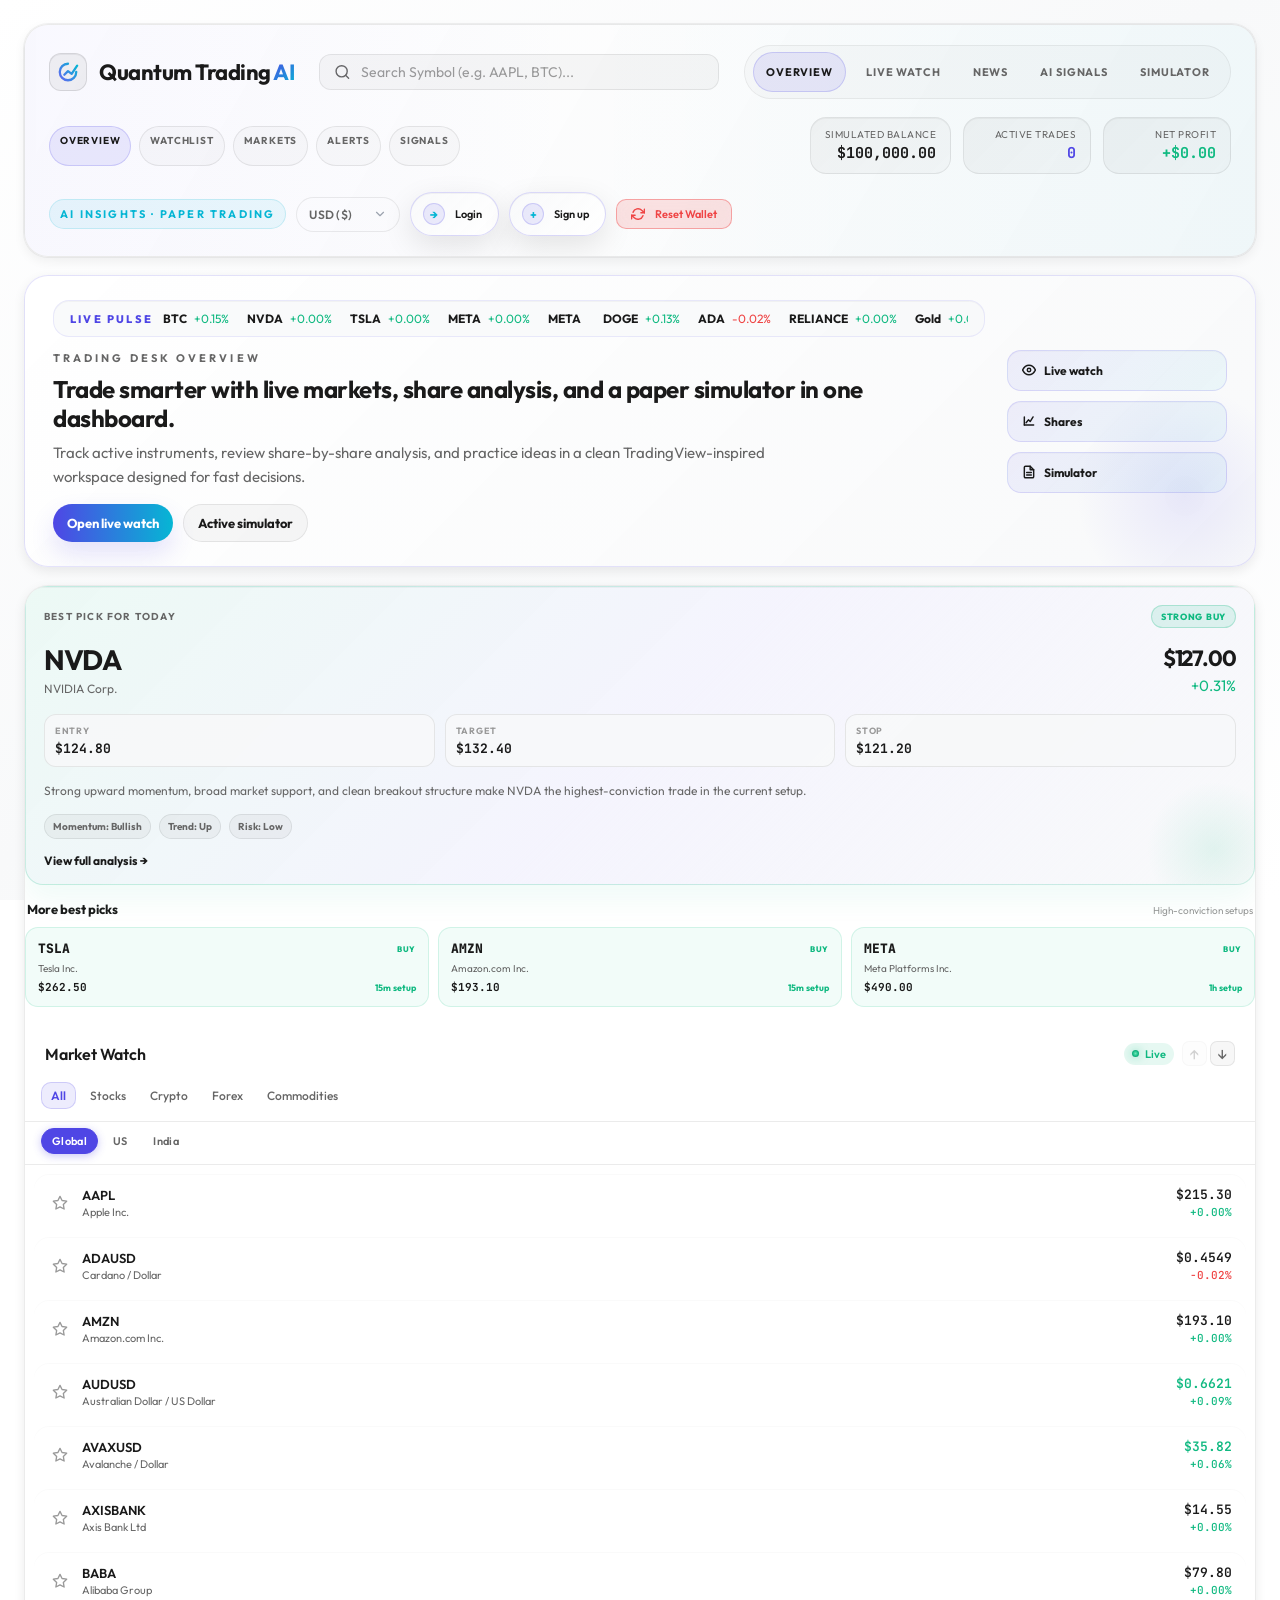
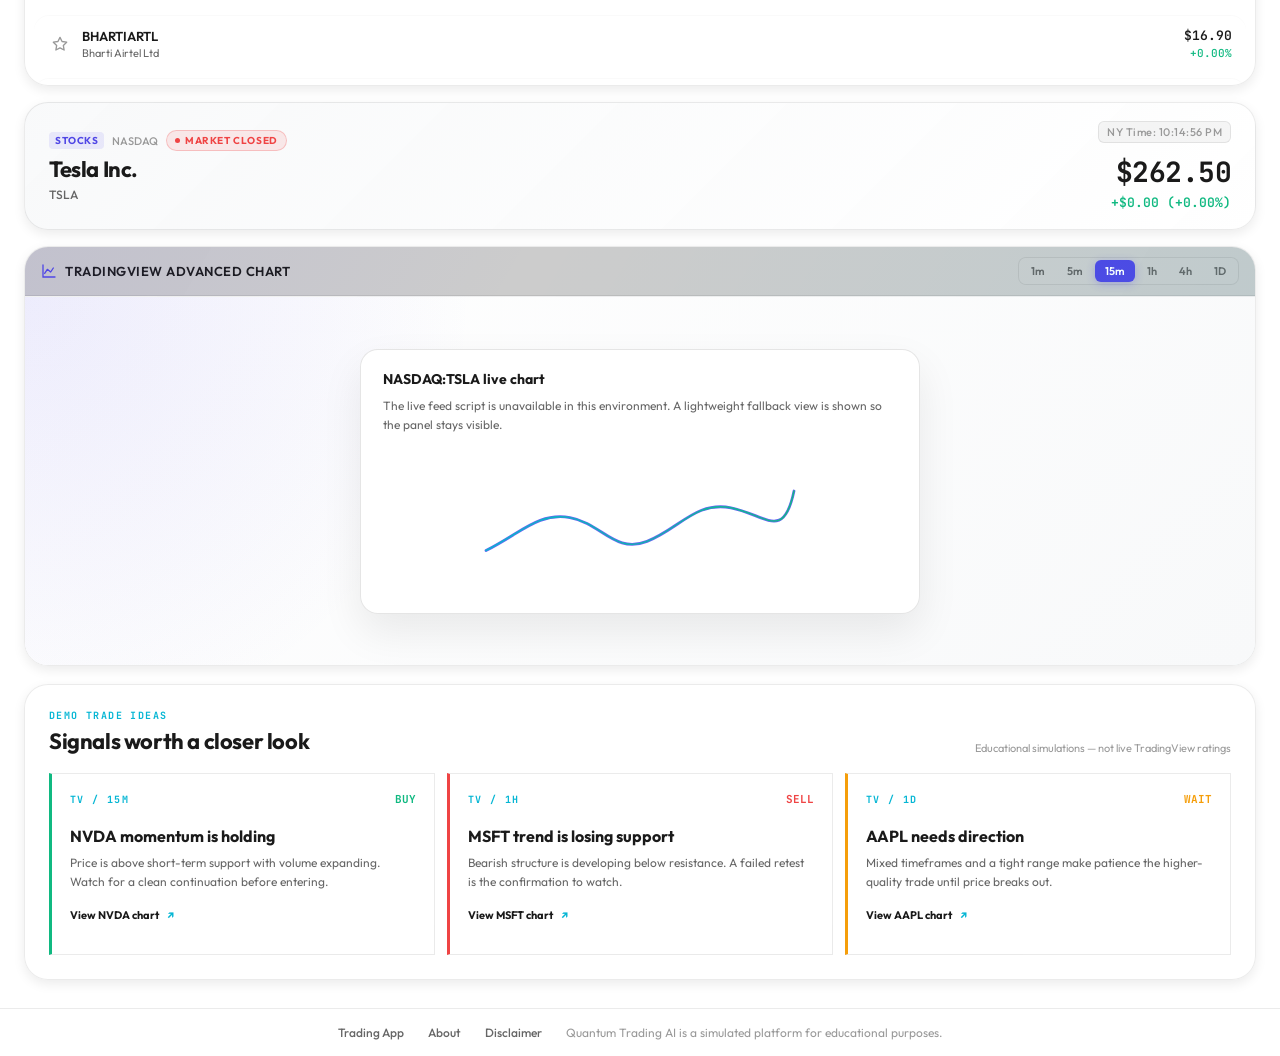
==== commit 8dccb4af: "Add scroll-reveal.js script for enhanced visual effects on the main page" ====
--- a/index.html
+++ b/index.html
@@ -10,6 +10,7 @@
     <link href="https://fonts.googleapis.com/css2?family=JetBrains+Mono:wght@400;500;700&family=Outfit:wght@300;400;500;600;700;800&display=swap" rel="stylesheet">
     <!-- Main stylesheet -->
     <link rel="stylesheet" href="style.css">
+    <script src="scroll-reveal.js" defer></script>
     <!-- TradingView widget script -->
     <script type="text/javascript" src="https://s3.tradingview.com/tv.js"></script>
 </head>
--- a/style.css
+++ b/style.css
@@ -51,12 +51,7 @@
 
 body {
     background-color: var(--bg-darker);
-    background-image:
-        radial-gradient(ellipse at 14% 0%, rgba(79, 70, 229, 0.06), transparent 40%),
-        radial-gradient(ellipse at 90% 8%, rgba(6, 182, 212, 0.04), transparent 35%),
-        radial-gradient(ellipse at 50% 100%, rgba(79, 70, 229, 0.04), transparent 48%),
-        linear-gradient(145deg, #FFFFFF 0%, #F8F9FA 45%, #FFFFFF 100%);
-    background-size: auto;
+    background-image: linear-gradient(145deg, #FFFFFF 0%, #F8F9FA 48%, #FFFFFF 100%);
     color: var(--text-primary);
     overflow-x: hidden;
     font-size: 15px;
@@ -65,63 +60,13 @@
     background-attachment: fixed;
 }
 
-/* Smooth ambient light creates a clean professional backdrop */
-body::before,
-body::after {
-    content: "";
-    position: fixed;
-    border-radius: 50%;
-    pointer-events: none;
-    filter: blur(120px);
-    opacity: 0.15;
-    z-index: 0;
-    animation: floatOrb 14s ease-in-out infinite alternate;
-}
-
-body::before {
-    width: 340px;
-    height: 340px;
-    top: -130px;
-    right: -100px;
-    background: rgba(79, 70, 229, 0.15);
-}
-
-body::after {
-    width: 270px;
-    height: 270px;
-    bottom: 8%;
-    left: -100px;
-    background: rgba(6, 182, 212, 0.1);
-    animation-delay: -5s;
-}
-
 .bg-glow {
-    position: absolute;
-    width: 580px;
-    height: 580px;
-    border-radius: 50%;
-    filter: blur(150px);
-    opacity: 0.08;
-    pointer-events: none;
-    z-index: 0;
-}
-
-.bg-glow-1 {
-    background: radial-gradient(circle, rgba(79, 70, 229, 0.3) 0%, transparent 70%);
-    top: -100px;
-    right: -100px;
-}
-
-.bg-glow-2 {
-    background: radial-gradient(circle, rgba(6, 182, 212, 0.2) 0%, transparent 70%);
-    bottom: 20%;
-    left: -200px;
-}
-
-.bg-glow-3 {
-    background: radial-gradient(circle, rgba(16, 185, 129, 0.15) 0%, transparent 70%);
-    top: 40%;
-    right: 15%;
+    display: none;
+}
+
+:where(a, button, input, select, textarea, [tabindex]):focus-visible {
+    outline: 3px solid rgba(79, 70, 229, 0.55);
+    outline-offset: 2px;
 }
 
 /* Scrollbar customization */
@@ -321,7 +266,10 @@
     align-items: center;
     justify-content: center;
     gap: 8px;
-    flex-wrap: wrap;
+    flex-wrap: nowrap;
+    max-width: 100%;
+    overflow-x: auto;
+    scrollbar-width: thin;
     position: relative;
     z-index: 1;
     padding: 6px 8px;
@@ -335,6 +283,8 @@
     align-items: center;
     justify-content: center;
     padding: 8px 12px;
+    min-height: 40px;
+    white-space: nowrap;
     border-radius: 999px;
     font-size: 11px;
     letter-spacing: 0.08em;
@@ -356,7 +306,10 @@
     display: flex;
     align-items: center;
     gap: 8px;
-    flex-wrap: wrap;
+    flex-wrap: nowrap;
+    max-width: 100%;
+    overflow-x: auto;
+    scrollbar-width: thin;
     position: relative;
     z-index: 1;
 }
@@ -372,6 +325,8 @@
     text-transform: uppercase;
     font-weight: 700;
     padding: 7px 10px;
+    min-height: 40px;
+    white-space: nowrap;
     cursor: pointer;
     transition: all 0.2s ease;
 }
@@ -452,8 +407,7 @@
 }
 
 .card:hover {
-    transform: translateY(-2px);
-    box-shadow: 0 20px 46px rgba(0, 0, 0, 0.08);
+    box-shadow: 0 12px 30px rgba(0, 0, 0, 0.07);
     border-color: rgba(79, 70, 229, 0.2);
 }
 
@@ -3140,11 +3094,6 @@
         padding: 11px 12px;
     }
 
-    .bg-glow {
-        width: 100vw;
-        max-width: 100vw;
-    }
-
     .app-container {
         padding: 14px 14px 20px;
         width: 100%;
@@ -3155,6 +3104,13 @@
         flex-direction: column;
         align-items: stretch;
         padding: 16px;
+    }
+
+    .header-nav,
+    .market-toolbar-tabs {
+        justify-content: flex-start;
+        width: 100%;
+        padding: 4px;
     }
 
     .header-search {
@@ -3258,6 +3214,17 @@
     }
 }
 
+@media (prefers-reduced-motion: reduce) {
+    *,
+    *::before,
+    *::after {
+        scroll-behavior: auto !important;
+        animation-duration: 0.01ms !important;
+        animation-iteration-count: 1 !important;
+        transition-duration: 0.01ms !important;
+    }
+}
+
 
 .btn-apply-targets {
     width: 100%;
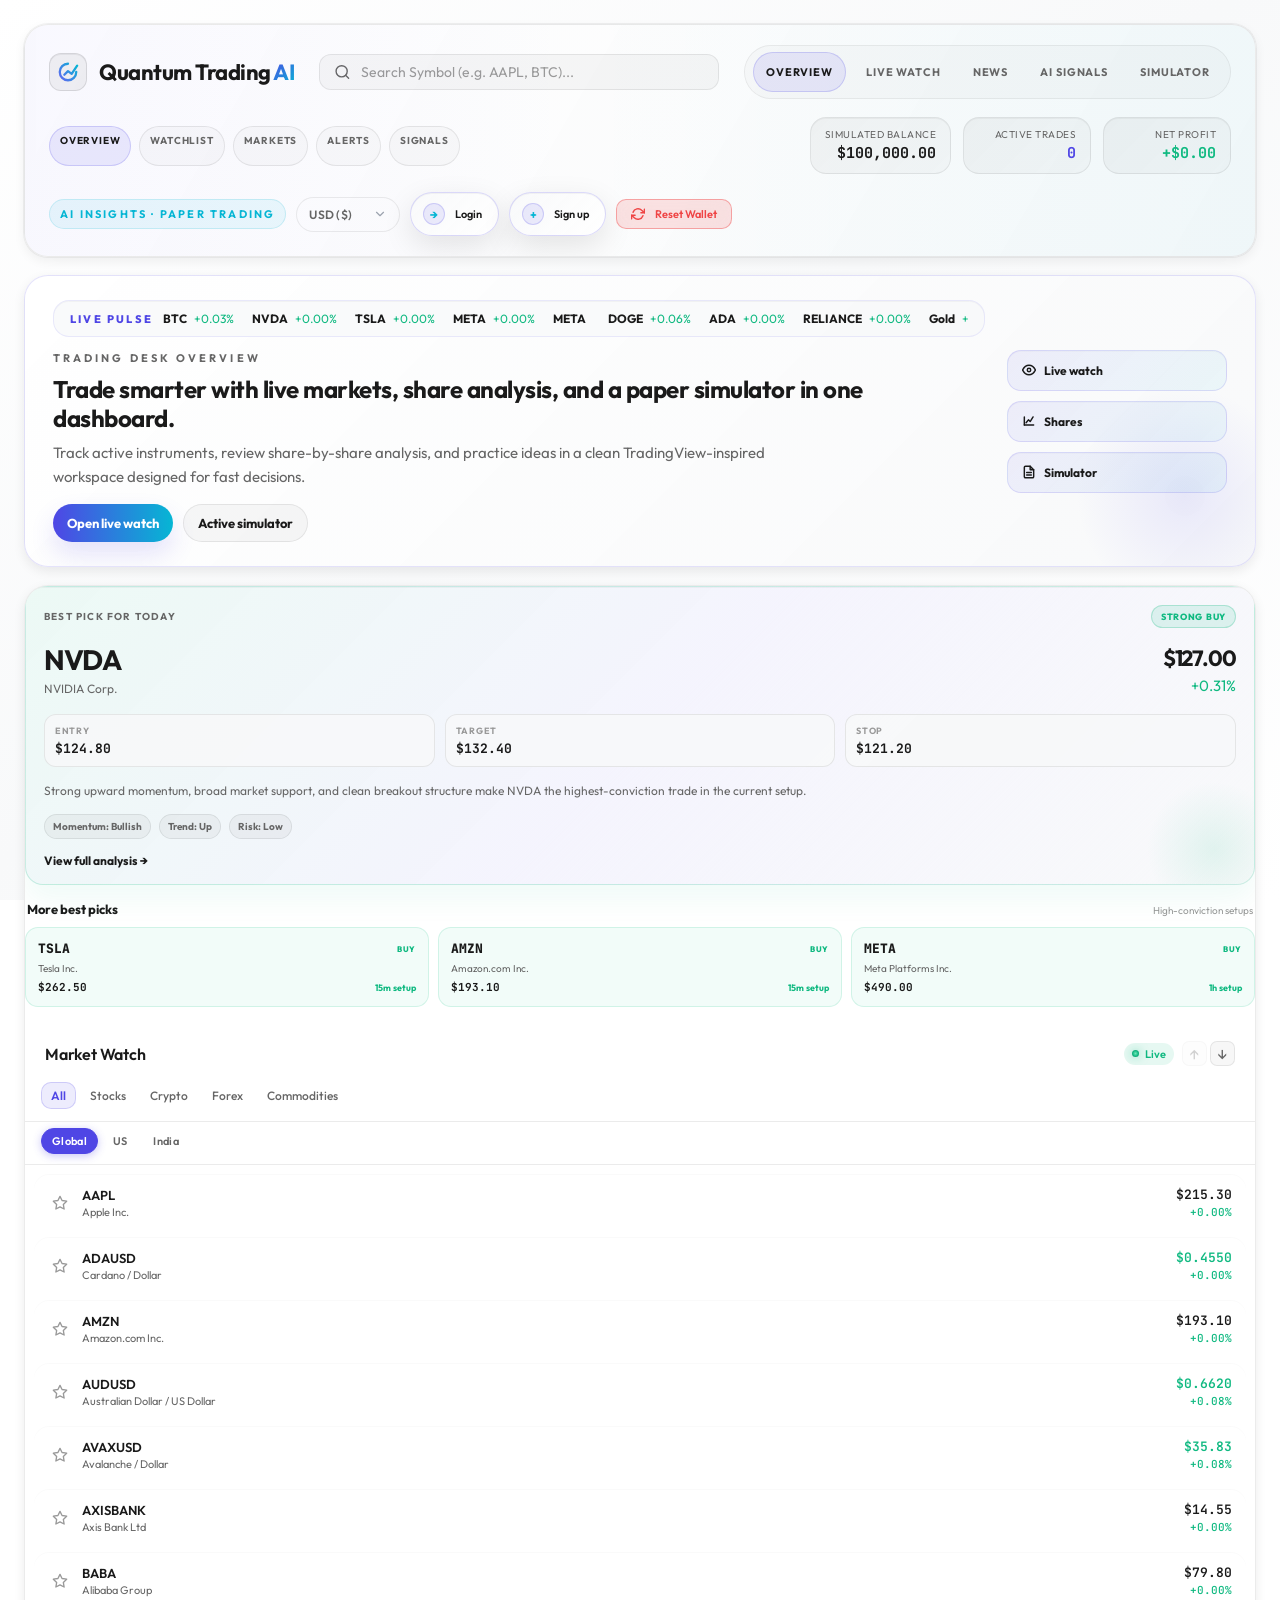
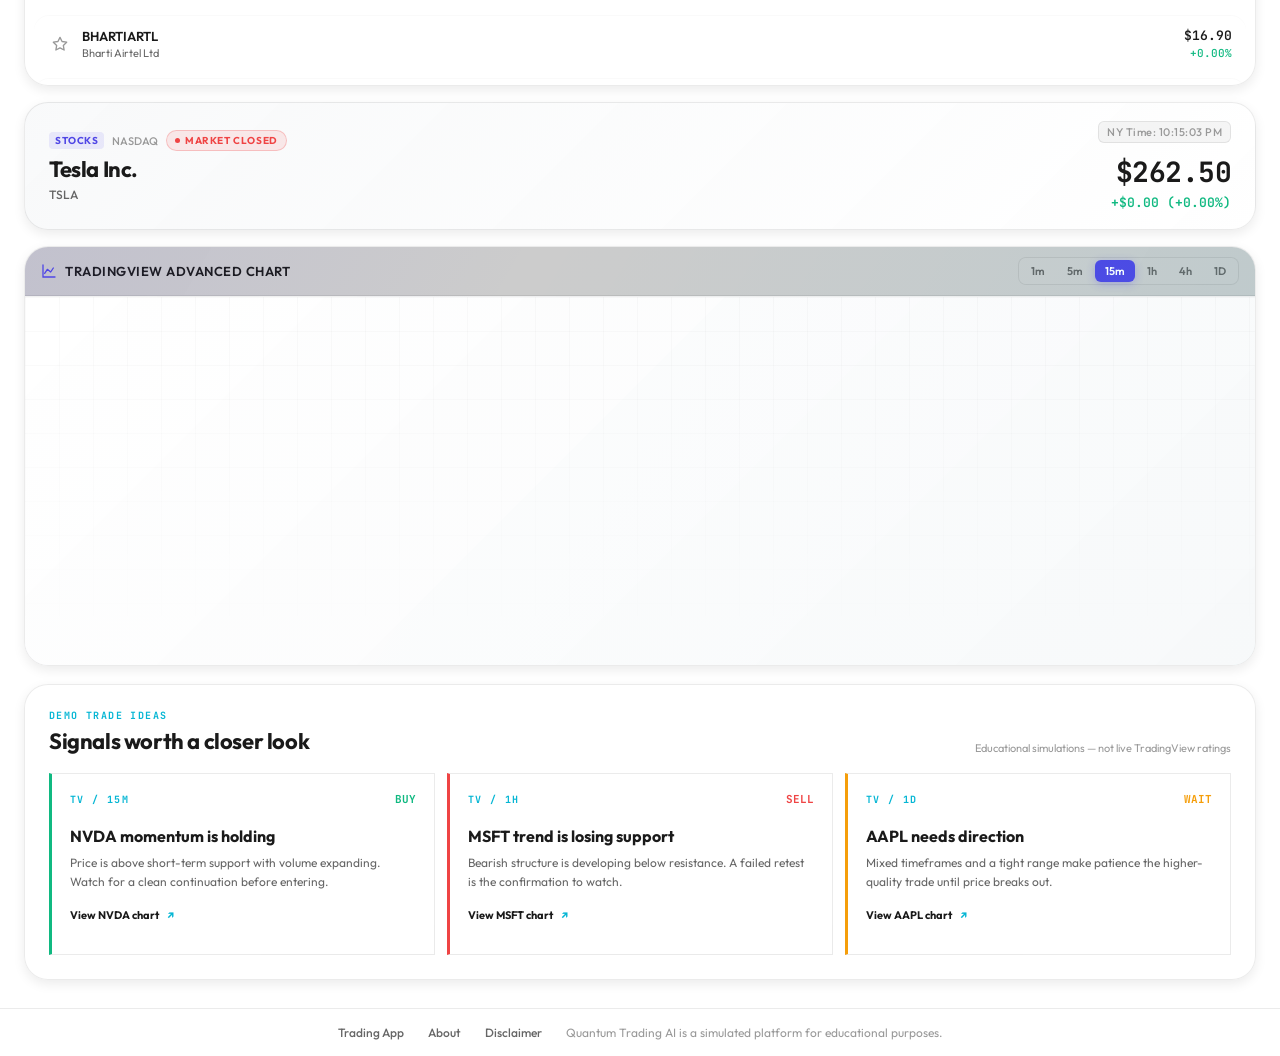
==== commit 293116b8: "Remove TradingView widget script and update script loading for improved performance" ====
--- a/index.html
+++ b/index.html
@@ -10,9 +10,8 @@
     <link href="https://fonts.googleapis.com/css2?family=JetBrains+Mono:wght@400;500;700&family=Outfit:wght@300;400;500;600;700;800&display=swap" rel="stylesheet">
     <!-- Main stylesheet -->
     <link rel="stylesheet" href="style.css">
+    <link rel="stylesheet" href="tradingview-chart.css">
     <script src="scroll-reveal.js" defer></script>
-    <!-- TradingView widget script -->
-    <script type="text/javascript" src="https://s3.tradingview.com/tv.js"></script>
 </head>
 <body>
     <!-- Background glows -->
@@ -324,6 +323,7 @@
 
     <!-- Load main script -->
     <script src="auth.js"></script>
+    <script src="tradingview-chart.js"></script>
     <script src="app.js"></script>
 </body>
 </html>
--- a/style.css
+++ b/style.css
@@ -58,6 +58,25 @@
     min-height: 100vh;
     position: relative;
     background-attachment: fixed;
+}
+
+.scroll-reveal {
+    opacity: 0;
+    transform: translateY(18px);
+    transition: opacity 0.65s ease, transform 0.65s cubic-bezier(0.2, 0.65, 0.3, 1);
+}
+
+.scroll-reveal.is-visible {
+    opacity: 1;
+    transform: translateY(0);
+}
+
+@media (prefers-reduced-motion: reduce) {
+    .scroll-reveal {
+        opacity: 1;
+        transform: none;
+        transition: none;
+    }
 }
 
 .bg-glow {
@@ -1537,6 +1556,375 @@
     .live-search-box { width: 100%; }
 }
 
+/* Saved watchlist page */
+.watchlist-page {
+    min-height: 100vh;
+    display: flex;
+    flex-direction: column;
+    background:
+        radial-gradient(ellipse at 82% 5%, rgba(79, 70, 229, 0.07), transparent 32%),
+        linear-gradient(145deg, #fff 0%, #f7f8fc 55%, #fff 100%);
+}
+
+.watchlist-shell {
+    width: min(1160px, calc(100% - 48px));
+    margin: 0 auto;
+    padding: 30px 0 54px;
+    flex: 1;
+}
+
+.watchlist-back-link {
+    display: inline-flex;
+    align-items: center;
+    gap: 8px;
+    margin-bottom: 22px;
+    color: var(--text-secondary);
+    font-size: 13px;
+    font-weight: 600;
+    text-decoration: none;
+    transition: color var(--transition-fast);
+}
+
+.watchlist-back-link:hover { color: var(--color-indigo); }
+.watchlist-back-link span { font-size: 17px; }
+
+.watchlist-page-header {
+    display: flex;
+    align-items: flex-end;
+    justify-content: space-between;
+    gap: 28px;
+    padding: 10px 0 34px;
+}
+
+.watchlist-page-header__copy { max-width: 650px; }
+.watchlist-page-header .hero-eyebrow { margin-bottom: 12px; }
+
+.watchlist-page-header h1 {
+    margin-bottom: 12px;
+    font-size: clamp(38px, 6vw, 64px);
+    line-height: 1;
+    letter-spacing: -0.065em;
+}
+
+.watchlist-page-header__copy > p:last-child {
+    max-width: 560px;
+    color: var(--text-secondary);
+    font-size: 16px;
+    line-height: 1.65;
+}
+
+.watchlist-page-actions {
+    display: flex;
+    align-items: center;
+    justify-content: flex-end;
+    gap: 10px;
+    flex-wrap: wrap;
+}
+
+.watchlist-page-actions a,
+.watchlist-empty a {
+    min-height: 44px;
+    display: inline-flex;
+    align-items: center;
+    justify-content: center;
+    gap: 8px;
+    padding: 0 16px;
+    border-radius: 12px;
+    font-size: 13px;
+    font-weight: 700;
+    text-decoration: none;
+    transition: transform var(--transition-fast), box-shadow var(--transition-fast), background var(--transition-fast);
+}
+
+.watchlist-page-actions .btn-secondary,
+.watchlist-empty a {
+    background: #fff;
+    border: 1px solid var(--border-color);
+}
+
+.watchlist-page-actions .btn-primary {
+    border: 1px solid transparent;
+    box-shadow: 0 8px 18px rgba(79, 70, 229, 0.18);
+}
+
+.watchlist-page-actions a:hover,
+.watchlist-empty a:hover {
+    transform: translateY(-2px);
+    box-shadow: 0 8px 20px rgba(31, 41, 55, 0.12);
+}
+
+.watchlist-browse-link span { font-size: 17px; }
+
+.watchlist-page-panel {
+    overflow: hidden;
+    border-radius: 20px;
+    background: rgba(255, 255, 255, 0.94);
+    box-shadow: 0 16px 42px rgba(30, 41, 59, 0.07);
+}
+
+.watchlist-page-toolbar {
+    display: flex;
+    align-items: center;
+    justify-content: space-between;
+    gap: 20px;
+    padding: 22px 26px;
+}
+
+.watchlist-page-toolbar__title {
+    display: flex;
+    align-items: center;
+    gap: 13px;
+}
+
+.watchlist-page-title-mark {
+    width: 42px;
+    height: 42px;
+    display: grid;
+    place-items: center;
+    border: 1px solid rgba(79, 70, 229, 0.12);
+    border-radius: 13px;
+    background: rgba(79, 70, 229, 0.07);
+    color: var(--color-indigo);
+    font-size: 20px;
+}
+
+.watchlist-page-toolbar h2 {
+    margin-bottom: 3px;
+    font-size: 19px;
+    letter-spacing: -0.025em;
+}
+
+.watchlist-page-toolbar p {
+    color: var(--text-secondary);
+    font-size: 12px;
+}
+
+.watchlist-page-toolbar p span {
+    color: var(--text-primary);
+    font-weight: 700;
+}
+
+.watchlist-page-search { width: min(340px, 100%); }
+.watchlist-page-search input { font-size: 13px; }
+
+.saved-watchlist-columns,
+.saved-watchlist-item {
+    display: grid;
+    grid-template-columns: minmax(210px, 1.6fr) minmax(110px, 0.8fr) minmax(140px, 1fr) minmax(115px, 0.8fr) 98px;
+    align-items: center;
+    gap: 18px;
+}
+
+.saved-watchlist-columns {
+    min-height: 44px;
+    padding: 0 26px;
+    border-top: 1px solid rgba(15, 23, 42, 0.06);
+    border-bottom: 1px solid rgba(15, 23, 42, 0.07);
+    background: #f8f9fc;
+    color: var(--text-muted);
+    font-size: 10px;
+    font-weight: 700;
+    letter-spacing: 0.12em;
+    text-transform: uppercase;
+}
+
+.saved-watchlist {
+    display: grid;
+    padding: 0 26px;
+}
+
+.saved-watchlist-item {
+    min-height: 78px;
+    border-bottom: 1px solid rgba(15, 23, 42, 0.065);
+    transition: background var(--transition-fast);
+}
+
+.saved-watchlist-item:last-child { border-bottom: 0; }
+.saved-watchlist-item:hover { background: rgba(79, 70, 229, 0.025); }
+
+.saved-watchlist-item__asset {
+    min-width: 0;
+    display: flex;
+    align-items: center;
+    gap: 12px;
+}
+
+.saved-watchlist-item__icon {
+    width: 38px;
+    height: 38px;
+    display: grid;
+    flex: 0 0 38px;
+    place-items: center;
+    border: 1px solid rgba(79, 70, 229, 0.12);
+    border-radius: 12px;
+    background: linear-gradient(145deg, rgba(79, 70, 229, 0.1), rgba(6, 182, 212, 0.08));
+    color: var(--color-indigo);
+    font-size: 14px;
+    font-weight: 800;
+}
+
+.saved-watchlist-item__identity {
+    min-width: 0;
+    display: flex;
+    flex-direction: column;
+    gap: 4px;
+}
+
+.saved-watchlist-item__identity strong {
+    overflow: hidden;
+    color: var(--text-primary);
+    font-family: 'JetBrains Mono', monospace;
+    font-size: 12px;
+    text-overflow: ellipsis;
+}
+
+.saved-watchlist-item__identity span {
+    overflow: hidden;
+    color: var(--text-secondary);
+    font-size: 12px;
+    text-overflow: ellipsis;
+    white-space: nowrap;
+}
+
+.saved-watchlist-item__market {
+    display: flex;
+    flex-direction: column;
+    gap: 4px;
+    color: var(--text-primary);
+    font-size: 12px;
+    text-transform: capitalize;
+}
+
+.saved-watchlist-item__market small {
+    color: var(--text-muted);
+    font-size: 10px;
+    letter-spacing: 0.04em;
+}
+
+.saved-watchlist-item__price {
+    color: var(--text-primary);
+    font-family: 'JetBrains Mono', monospace;
+    font-size: 12px;
+    font-weight: 600;
+}
+
+.saved-watchlist-item .signal-badge {
+    justify-self: start;
+    white-space: nowrap;
+}
+
+.saved-watchlist-item__actions {
+    display: flex;
+    align-items: center;
+    justify-content: flex-end;
+    gap: 6px;
+}
+
+.watchlist-open,
+.watchlist-remove {
+    height: 34px;
+    display: inline-grid;
+    place-items: center;
+    border-radius: 10px;
+    color: var(--text-secondary);
+    font-size: 12px;
+    font-weight: 700;
+    text-decoration: none;
+    transition: color var(--transition-fast), background var(--transition-fast), border-color var(--transition-fast);
+}
+
+.watchlist-open {
+    padding: 0 10px;
+    border: 1px solid var(--border-color);
+    background: #fff;
+}
+
+.watchlist-open:hover {
+    border-color: rgba(79, 70, 229, 0.25);
+    background: rgba(79, 70, 229, 0.06);
+    color: var(--color-indigo);
+}
+
+.watchlist-remove {
+    width: 34px;
+    border: 1px solid transparent;
+    background: transparent;
+    cursor: pointer;
+    font-size: 20px;
+    font-weight: 400;
+}
+
+.watchlist-remove:hover {
+    background: rgba(var(--color-sell-rgb), 0.08);
+    color: var(--color-sell);
+}
+
+.watchlist-empty {
+    padding: 58px 24px 64px;
+    text-align: center;
+}
+
+.watchlist-empty__icon {
+    width: 52px;
+    height: 52px;
+    display: grid;
+    place-items: center;
+    margin: 0 auto 15px;
+    border-radius: 16px;
+    background: rgba(79, 70, 229, 0.08);
+    color: var(--color-indigo);
+    font-size: 27px;
+}
+
+.watchlist-empty strong {
+    display: block;
+    margin-bottom: 7px;
+    font-size: 17px;
+}
+
+.watchlist-empty p {
+    margin-bottom: 18px;
+    color: var(--text-secondary);
+    font-size: 13px;
+}
+
+.watchlist-empty a { color: var(--text-primary); }
+
+.watchlist-page + .app-footer {
+    width: min(1160px, calc(100% - 48px));
+    max-width: none;
+    margin-top: auto;
+}
+
+@media (max-width: 760px) {
+    .watchlist-shell { width: min(100% - 32px, 600px); padding-top: 22px; }
+    .watchlist-page-header { align-items: flex-start; flex-direction: column; gap: 22px; padding-bottom: 25px; }
+    .watchlist-page-header__copy > p:last-child { font-size: 14px; }
+    .watchlist-page-actions { justify-content: flex-start; }
+    .watchlist-page-toolbar { align-items: stretch; flex-direction: column; padding: 18px; }
+    .watchlist-page-search { width: 100%; }
+    .saved-watchlist-columns { display: none; }
+    .saved-watchlist { padding: 0 14px; }
+    .saved-watchlist-item {
+        grid-template-columns: minmax(0, 1fr) auto auto;
+        gap: 10px;
+        padding: 14px 4px;
+    }
+    .saved-watchlist-item__market { display: none; }
+    .saved-watchlist-item__price { justify-self: end; }
+    .saved-watchlist-item .signal-badge { display: none; }
+    .saved-watchlist-item__actions { grid-column: 3; grid-row: 1; }
+    .saved-watchlist-item__price { grid-column: 2; grid-row: 1; }
+    .watchlist-page + .app-footer { width: calc(100% - 32px); }
+}
+
+@media (max-width: 420px) {
+    .watchlist-page-actions { width: 100%; }
+    .watchlist-page-actions a { flex: 1; padding: 0 10px; font-size: 12px; }
+    .saved-watchlist-item__identity span { max-width: 150px; }
+    .saved-watchlist-item__price { font-size: 11px; }
+}
+
 /* Center Content: Chart & Multi-Timeframe Gauge Grid */
 .main-content {
     display: flex;
